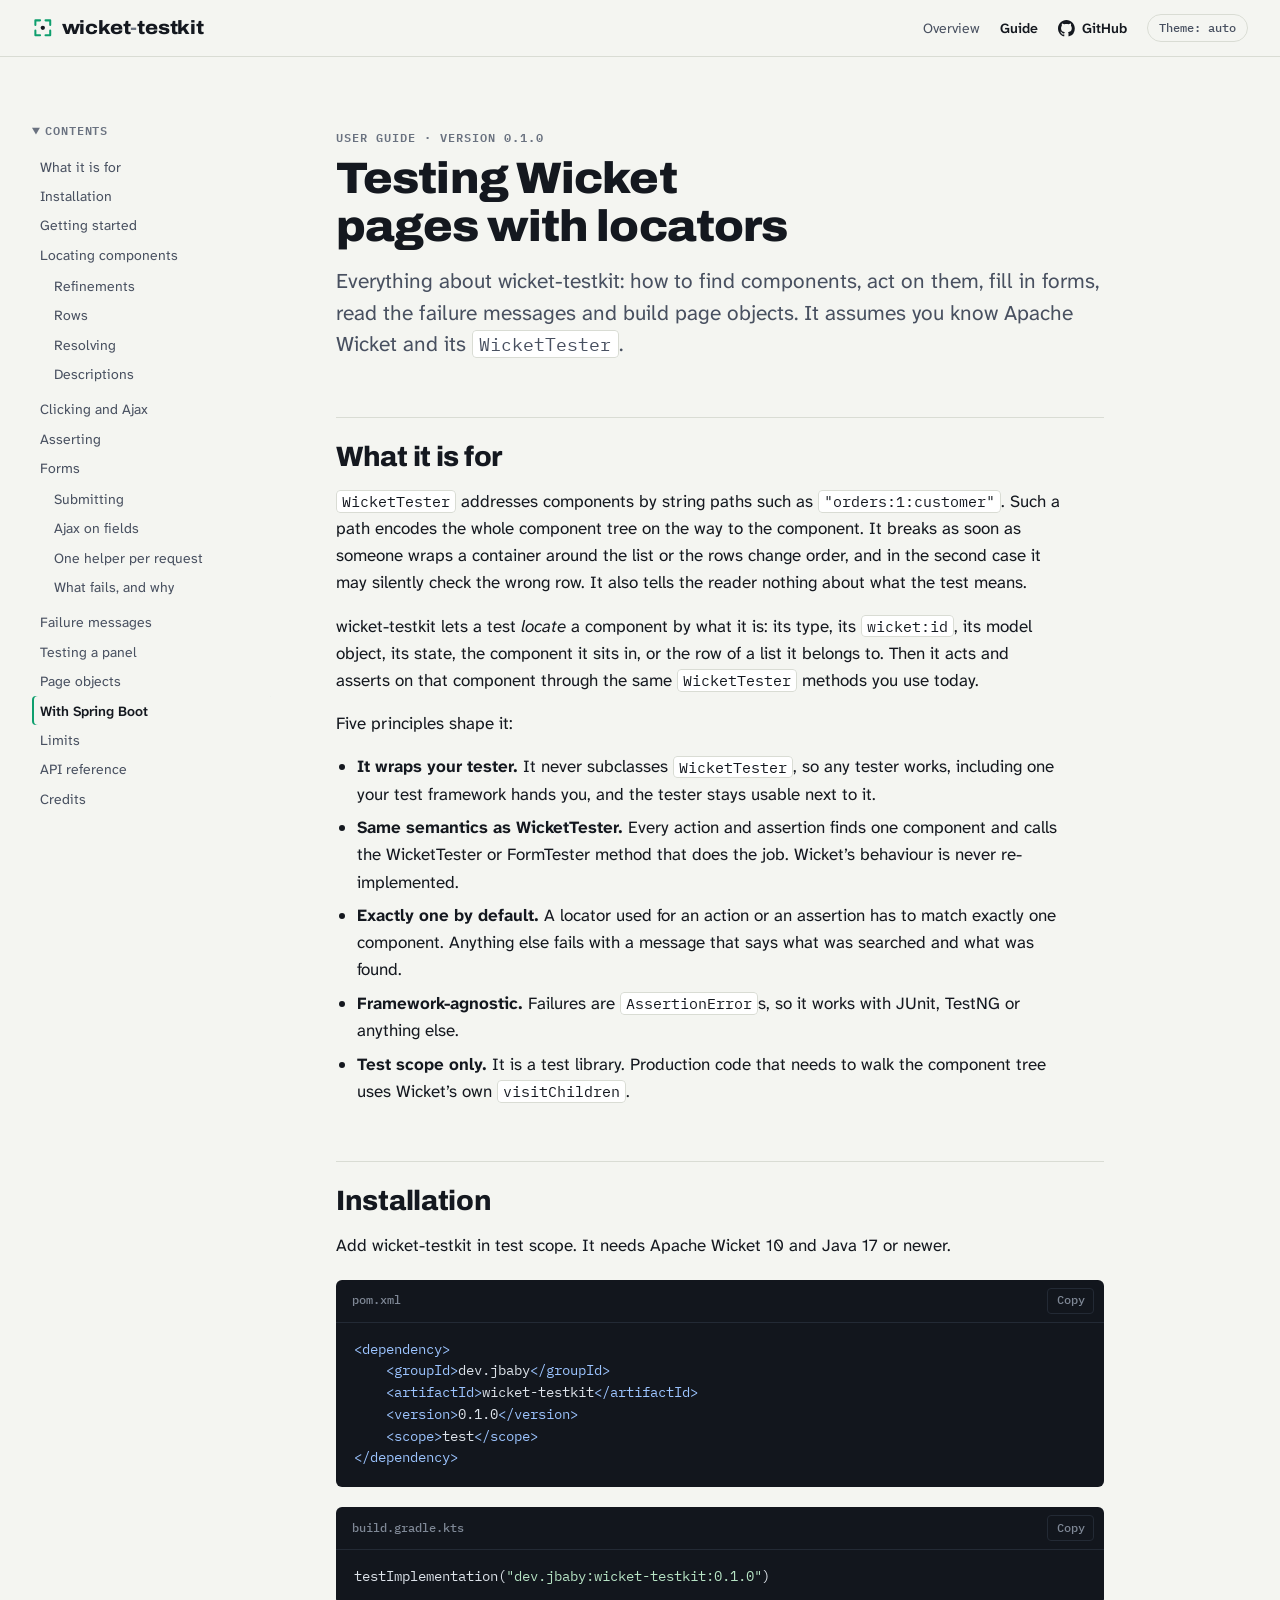
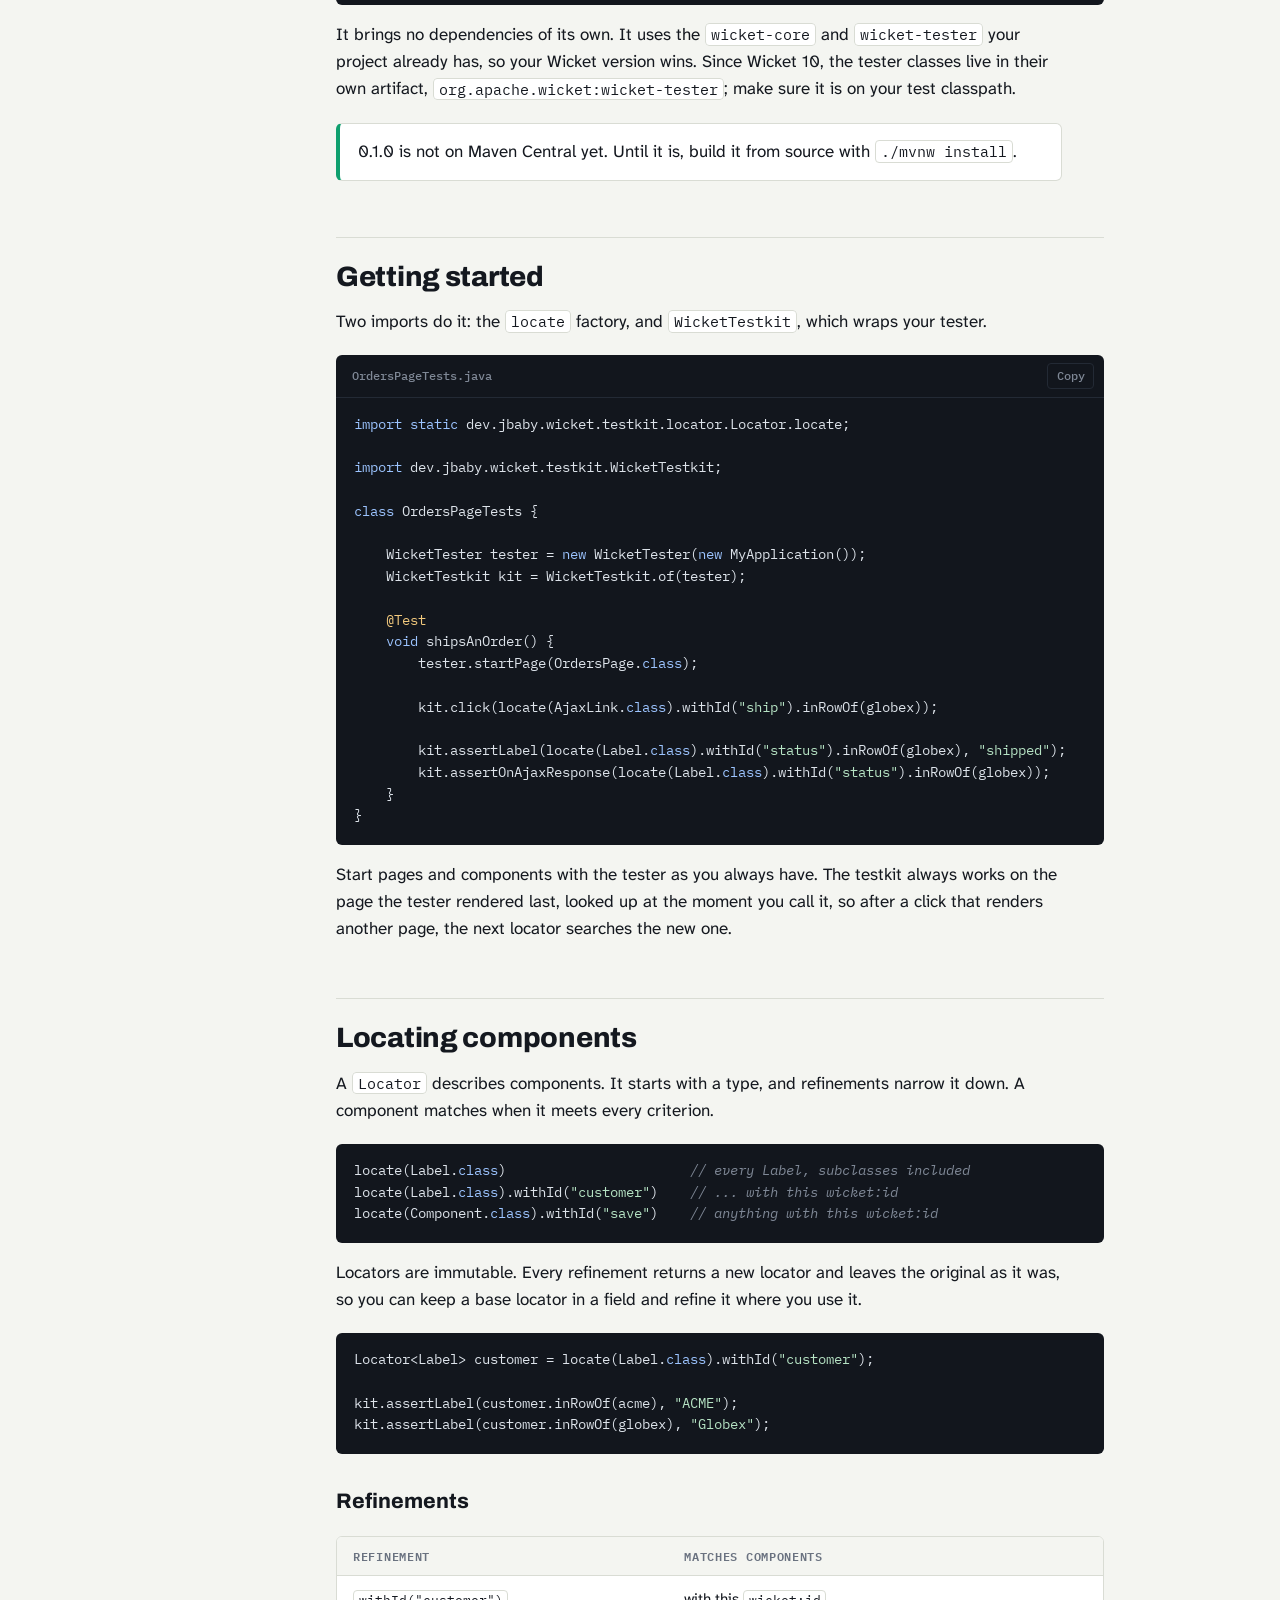
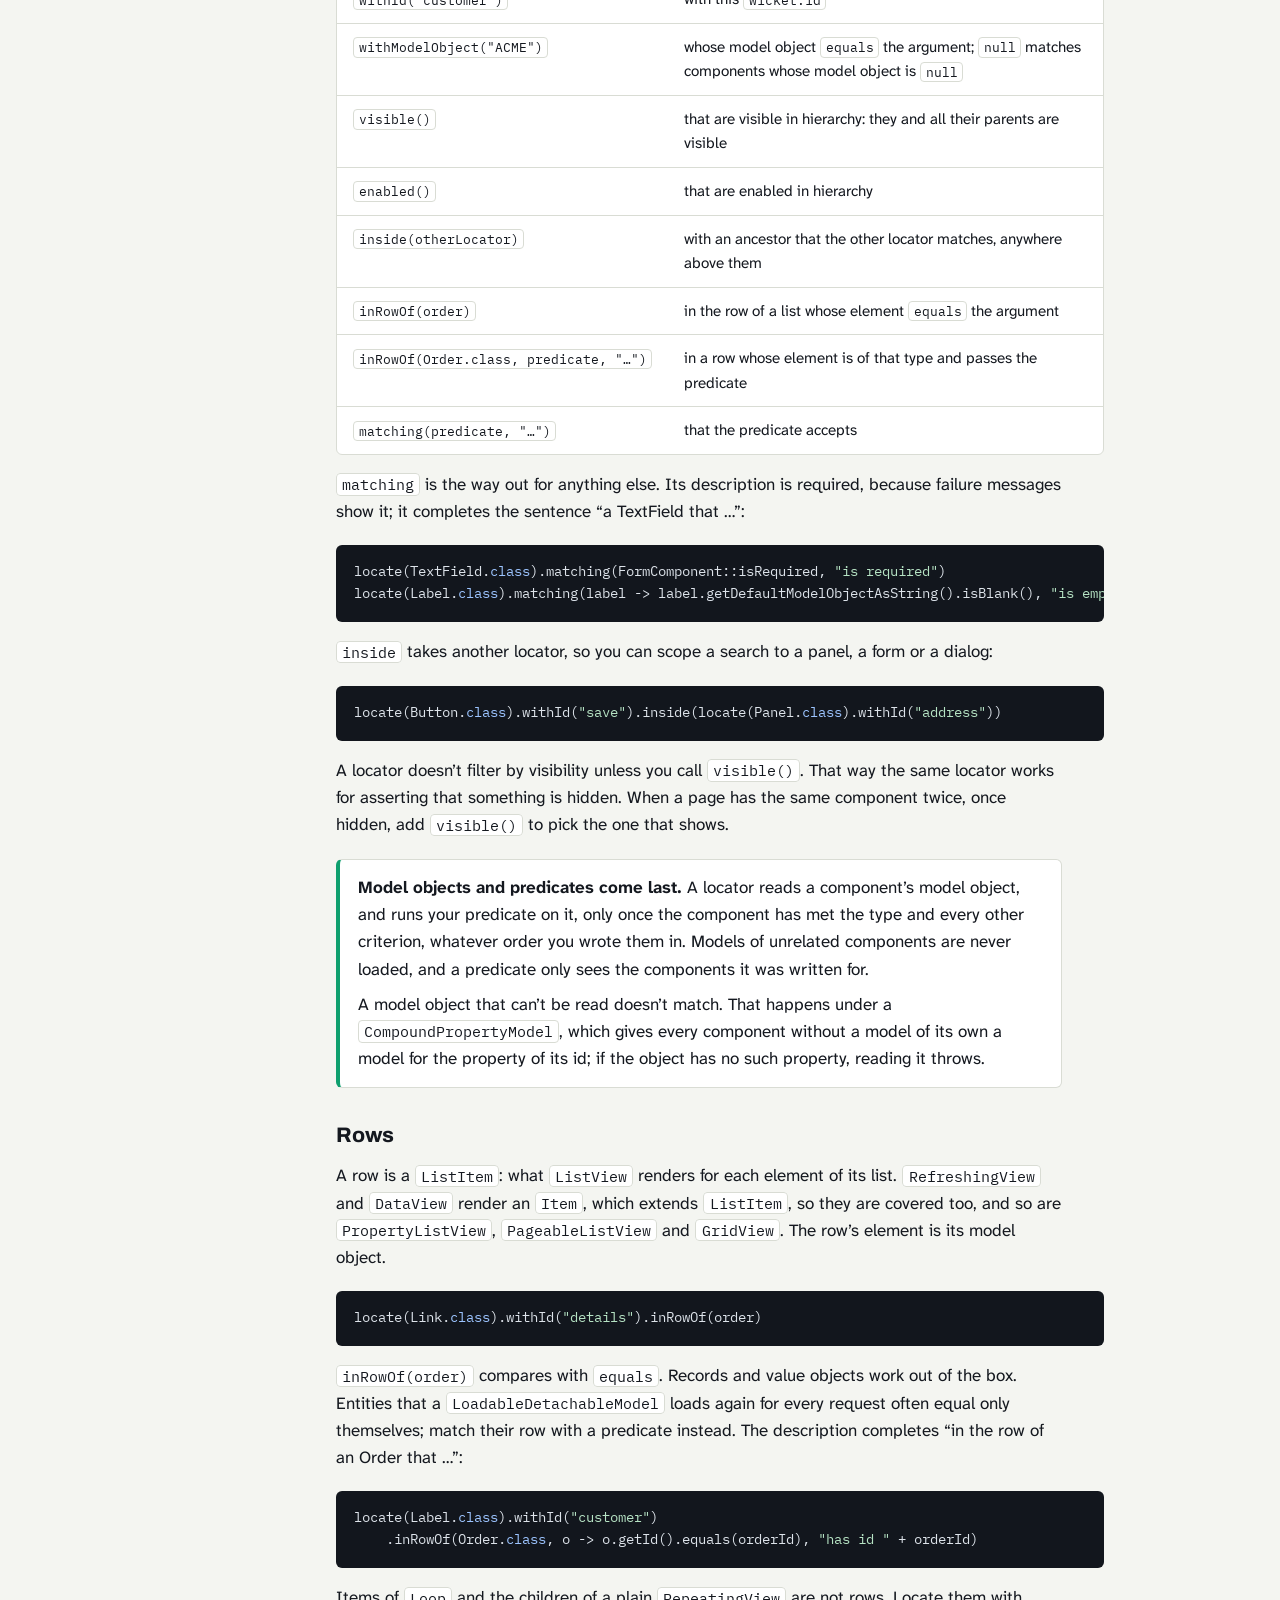
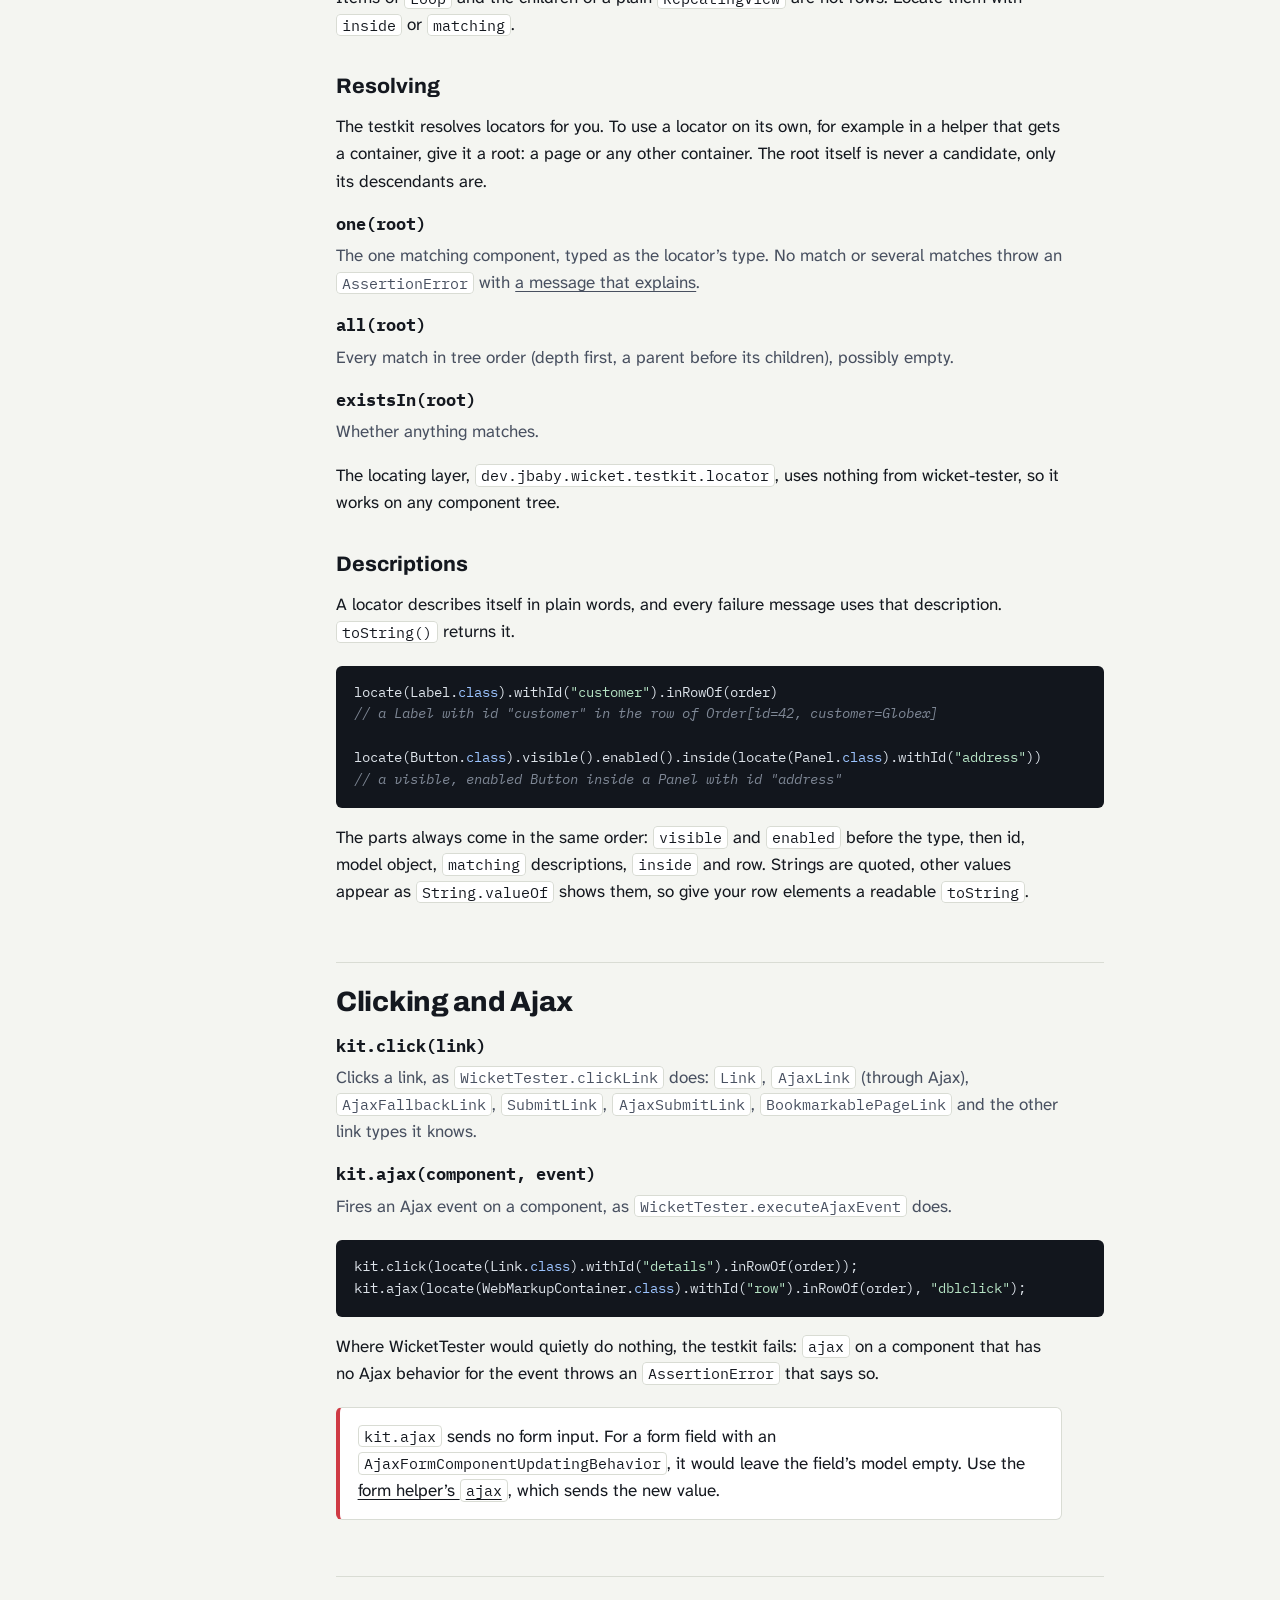
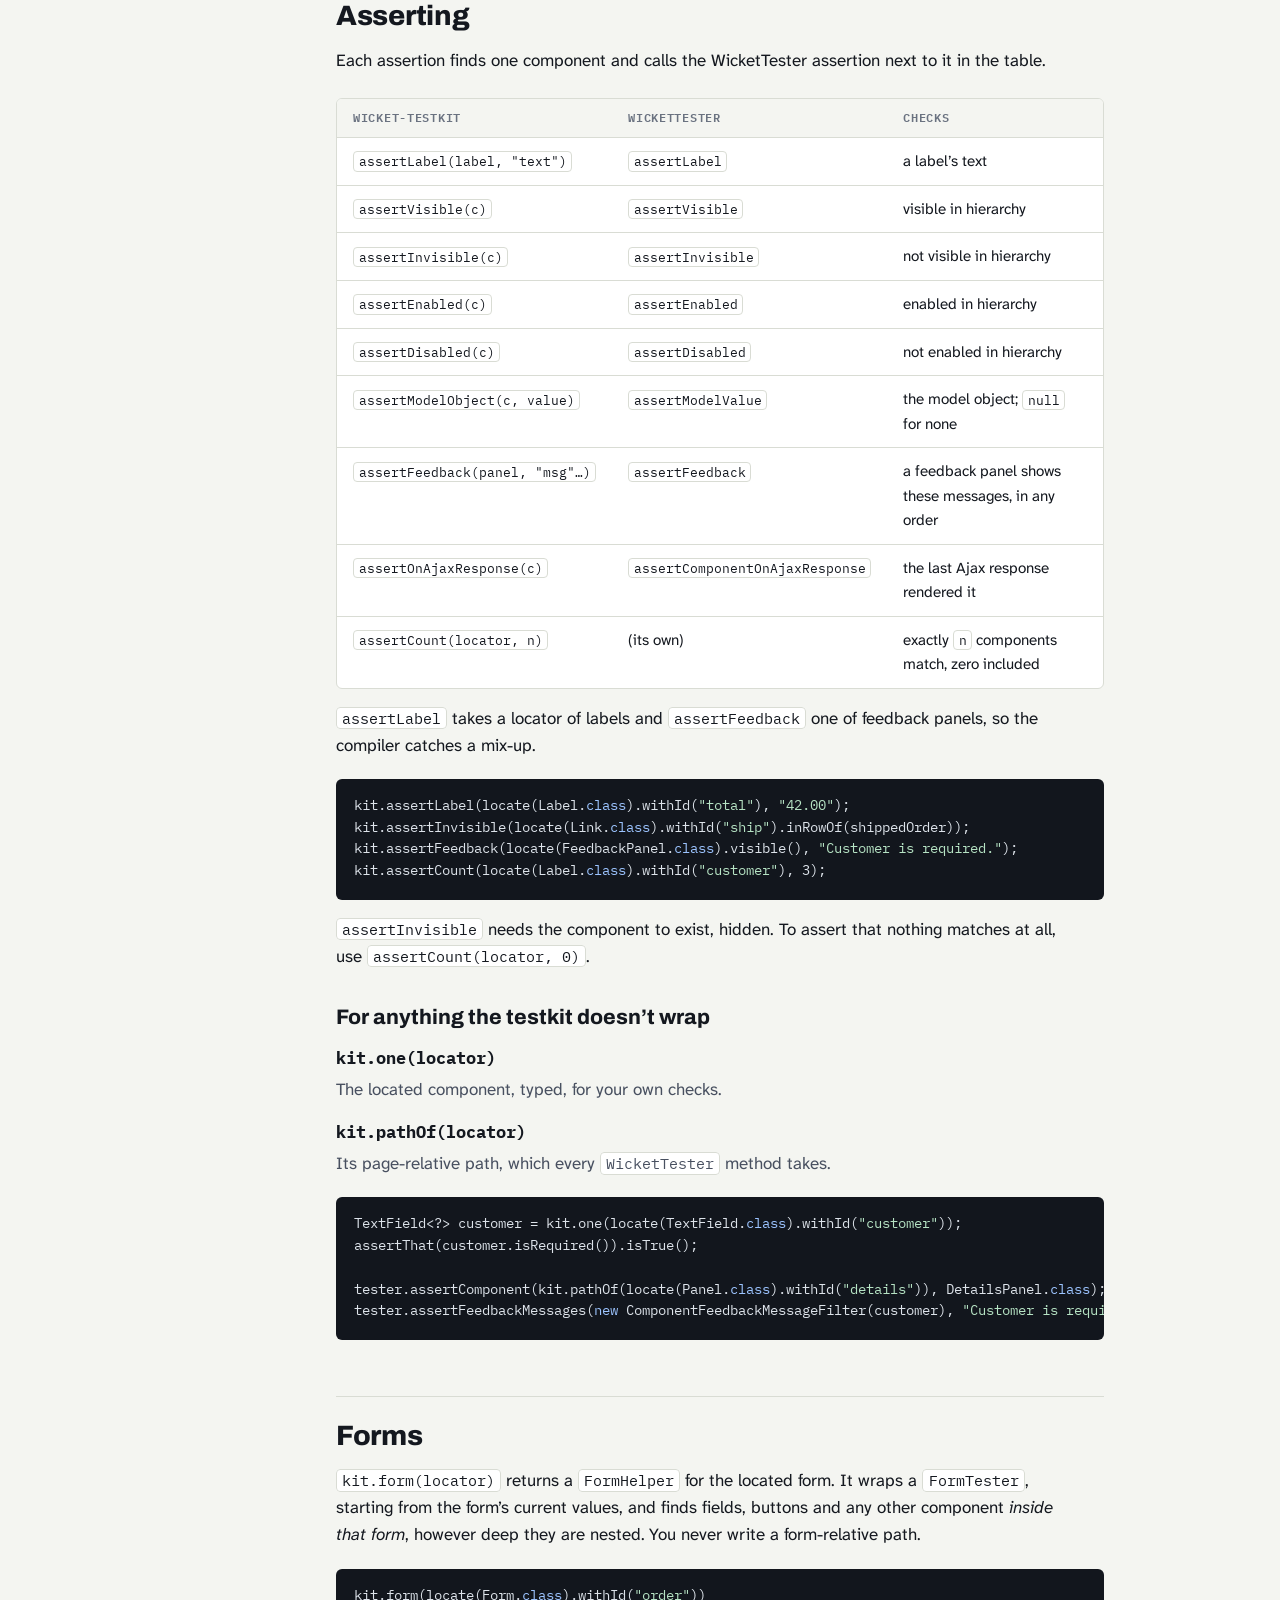
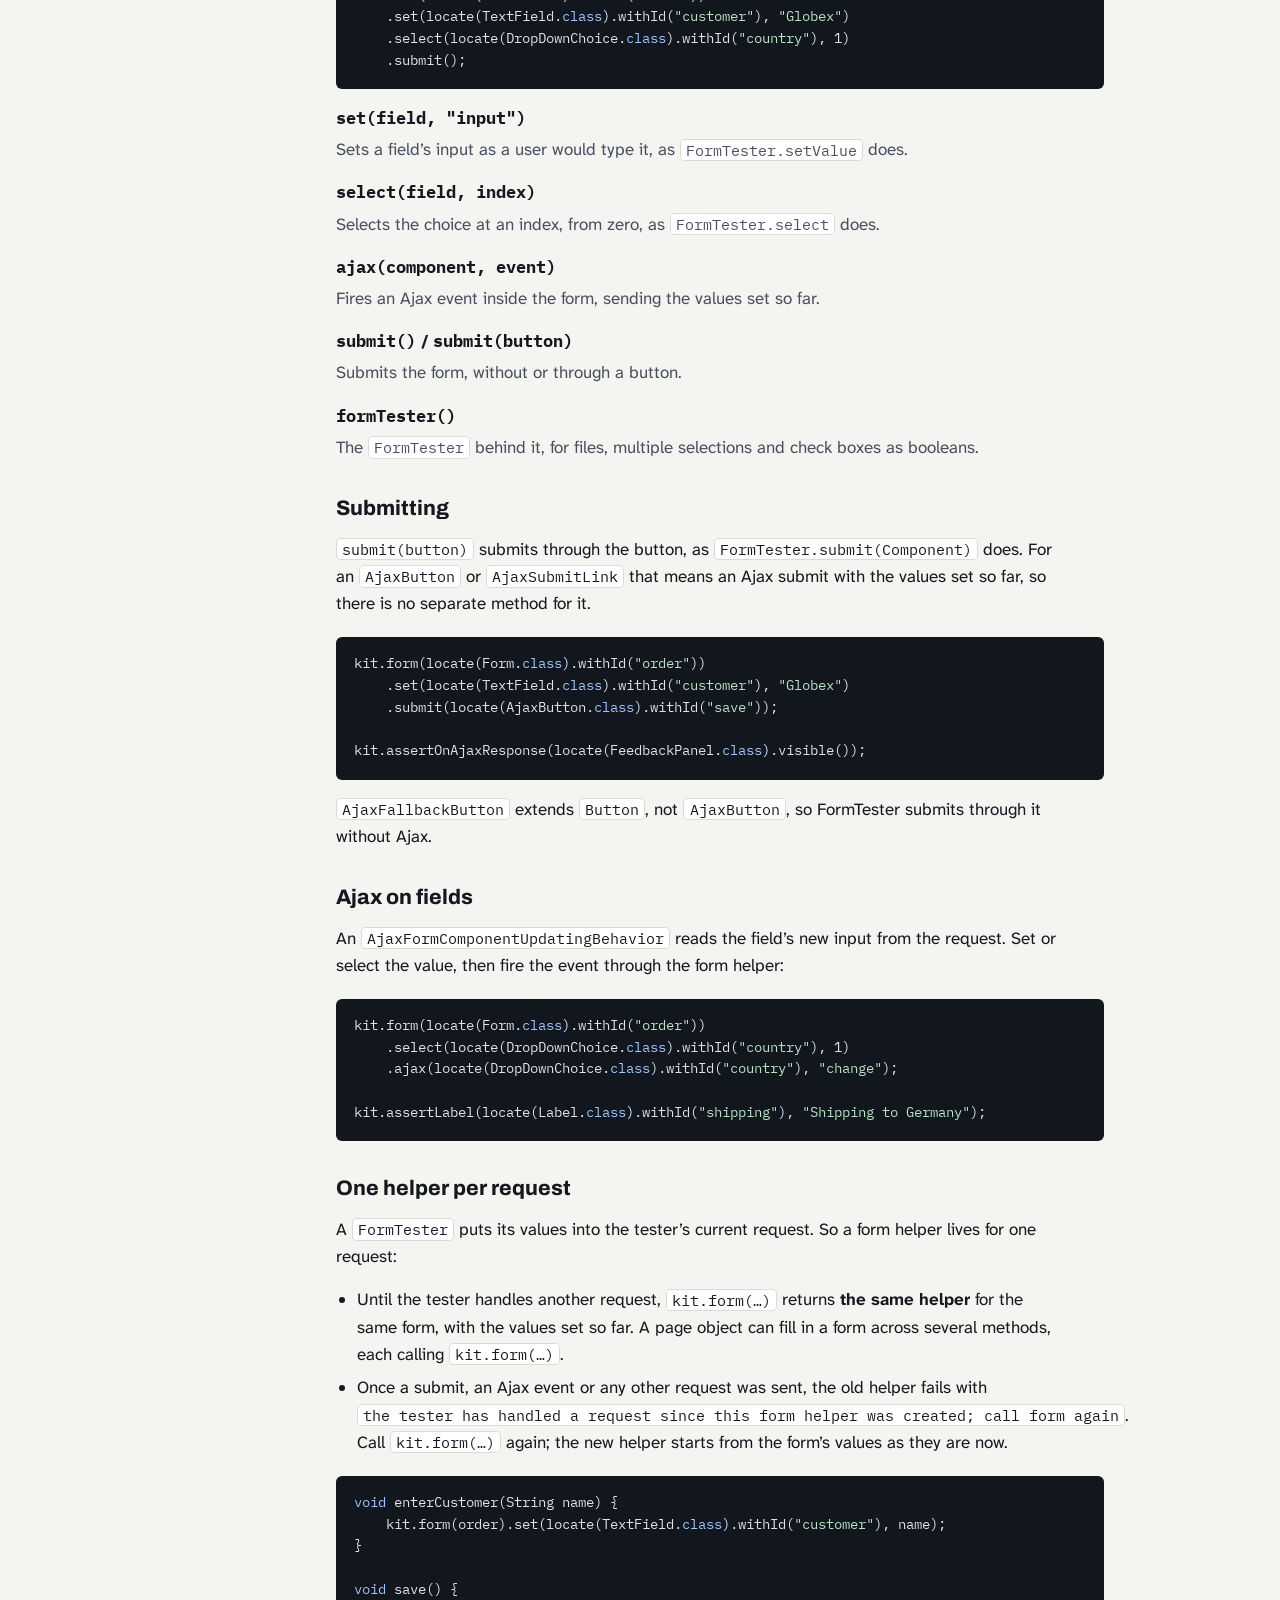
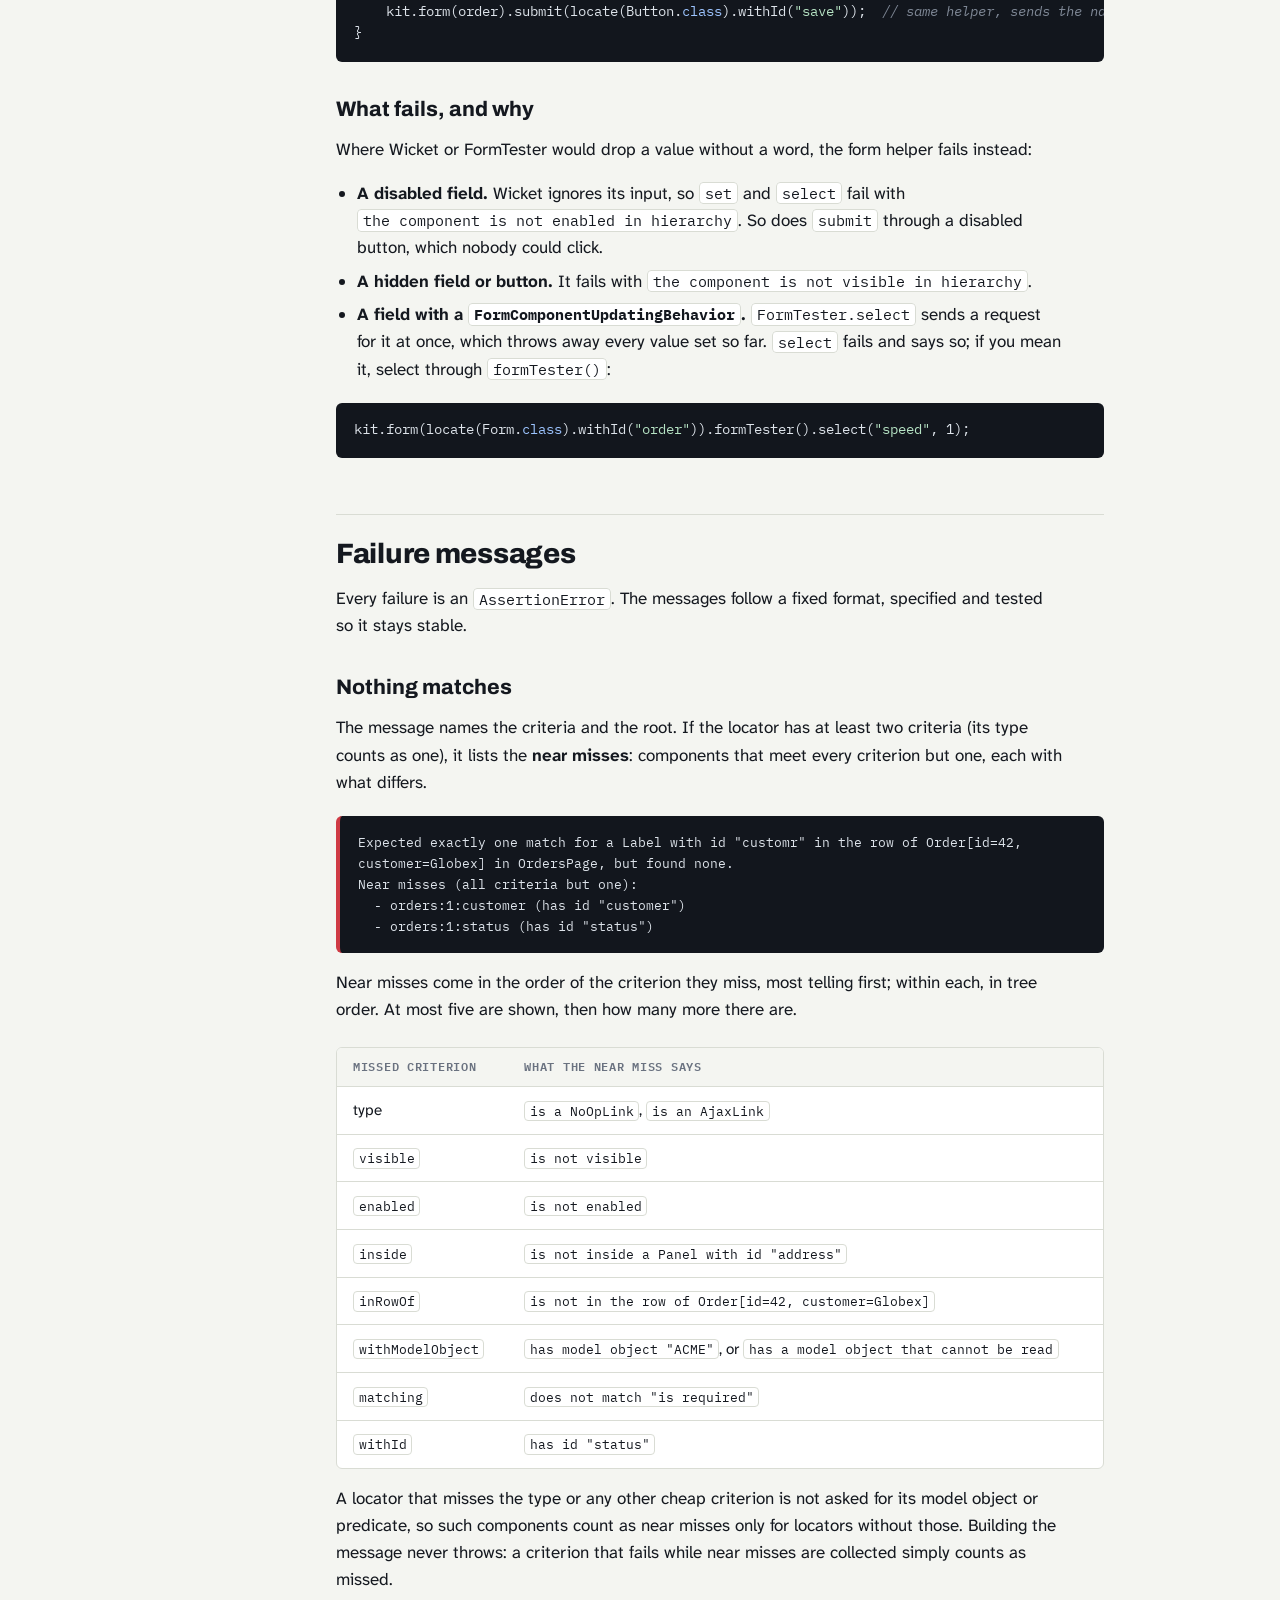
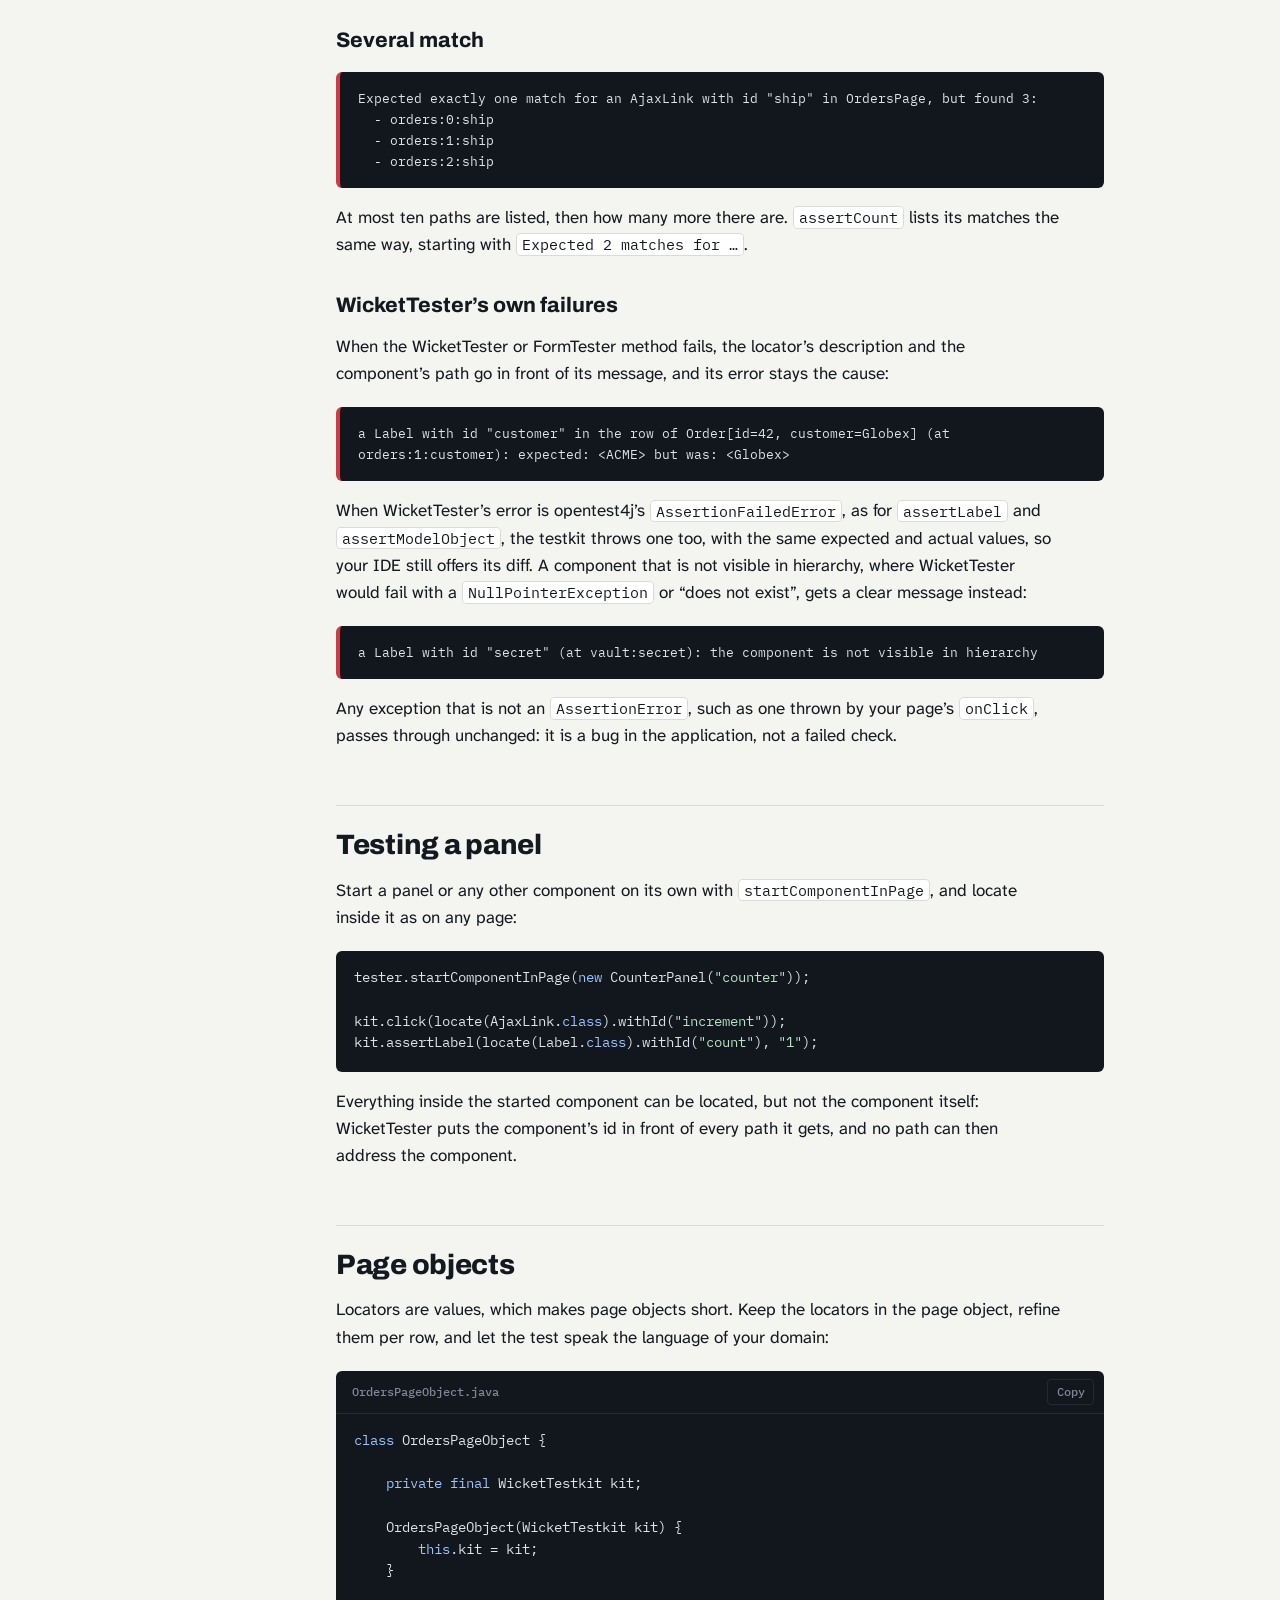
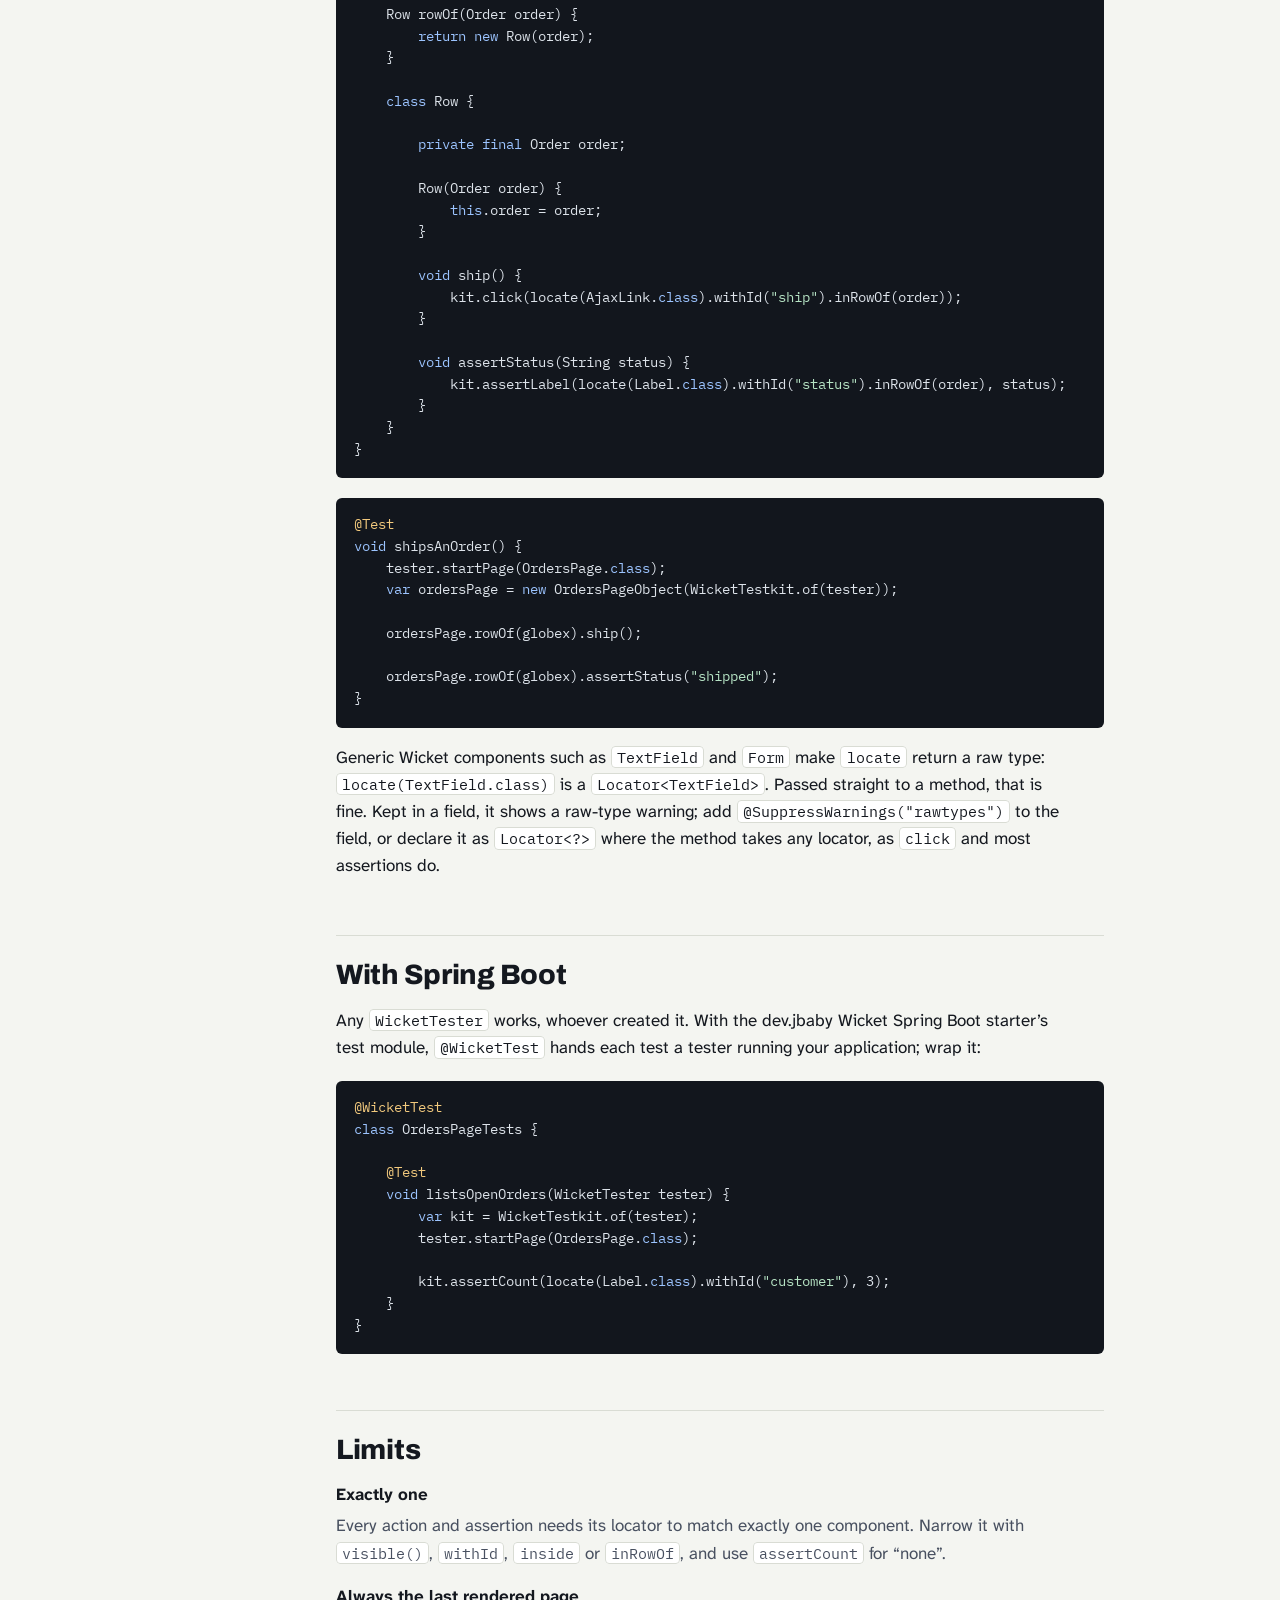
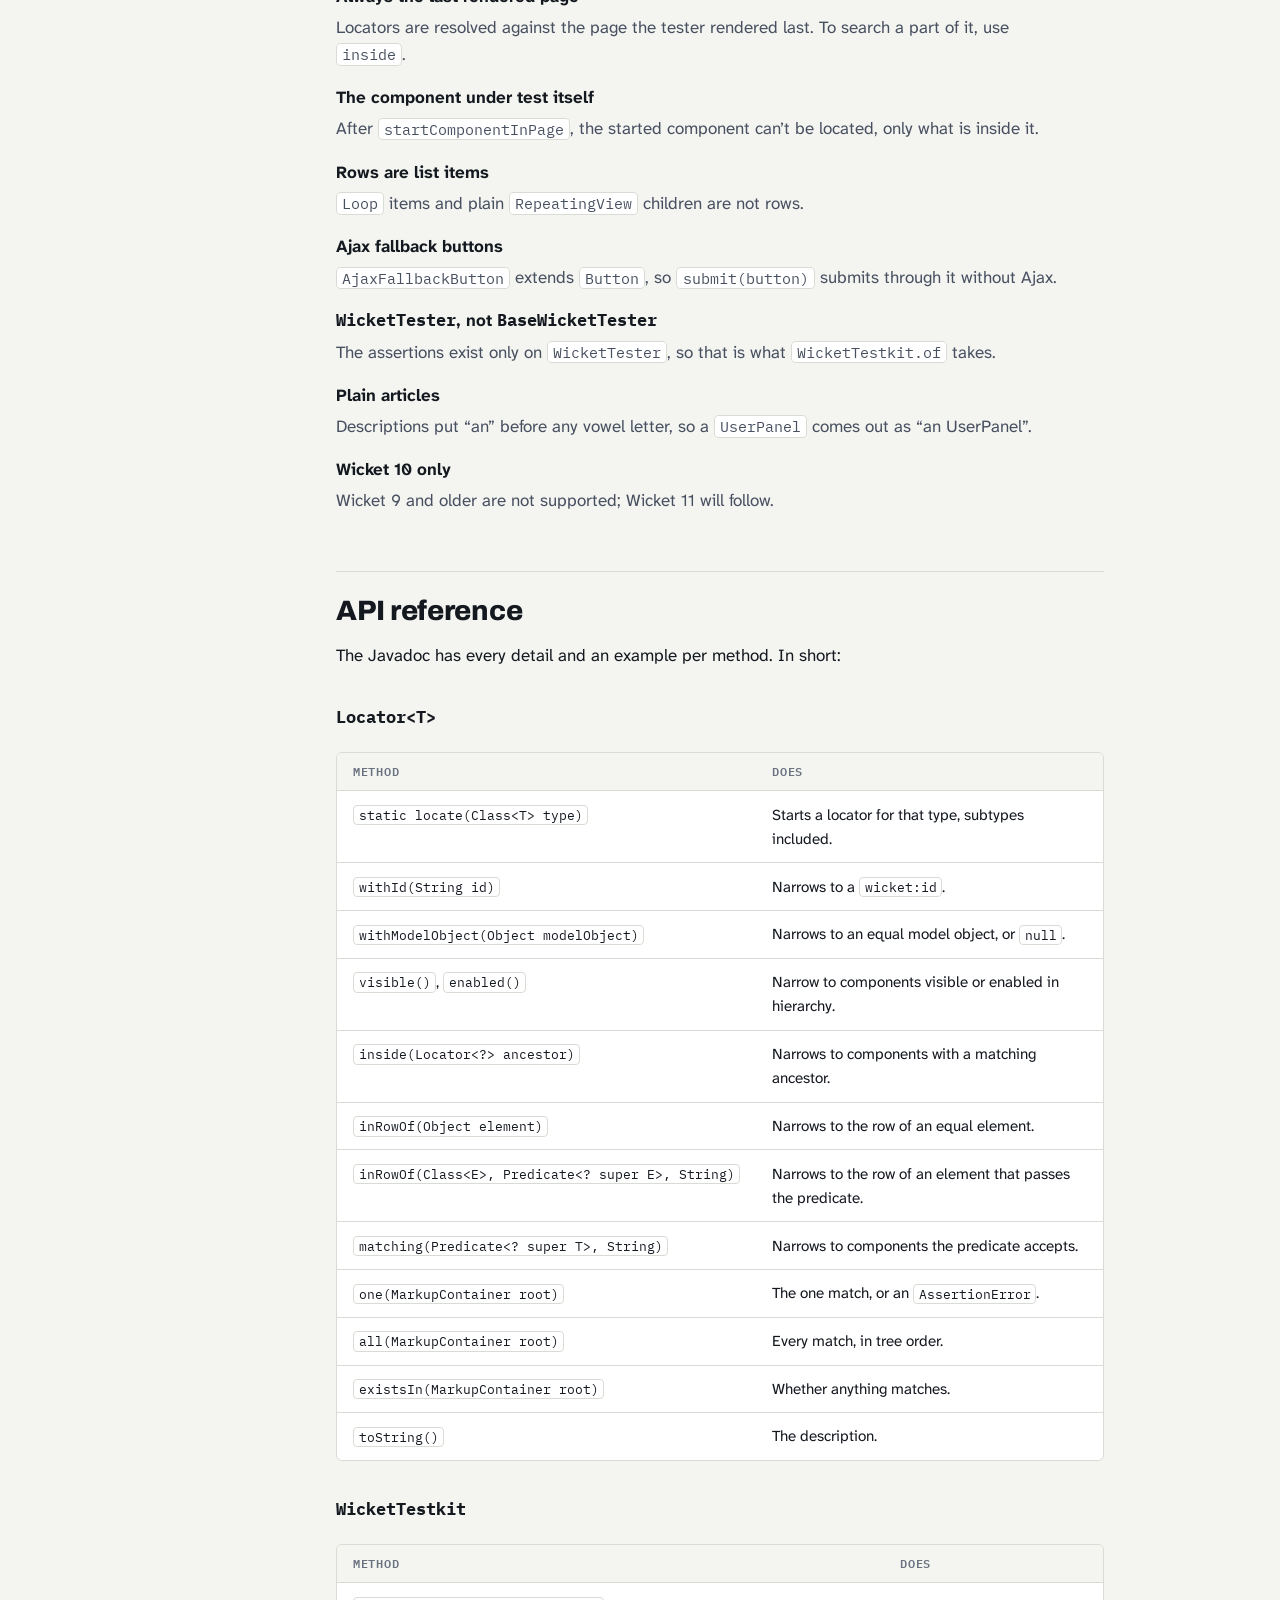
==== site/guide.html @ 8bc58cbb "Add a landing page and a user guide for GitHub Pages site/ holds the landing page (with an interacti" ====
<!doctype html>
<html lang="en">
<head>
<meta charset="utf-8">
<meta name="viewport" content="width=device-width, initial-scale=1, viewport-fit=cover">
<title>wicket-testkit User Guide</title>
<meta name="description" content="How to locate Wicket components with wicket-testkit, act and assert through WicketTester, fill in forms, read failure messages and build page objects.">
<meta property="og:title" content="wicket-testkit User Guide">
<meta property="og:description" content="Everything about testing Apache Wicket 10 pages with locators instead of string paths.">
<meta property="og:type" content="article">
<link rel="icon" href="data:image/svg+xml,%3Csvg xmlns='http://www.w3.org/2000/svg' viewBox='0 0 32 32'%3E%3Crect width='32' height='32' rx='7' fill='%2314181F'/%3E%3Cpath d='M8 13V8h5M19 8h5v5M24 19v5h-5M13 24H8v-5' fill='none' stroke='%233DDC97' stroke-width='2.6' stroke-linecap='round' stroke-linejoin='round'/%3E%3Ccircle cx='16' cy='16' r='2.6' fill='%23E8ECF1'/%3E%3C/svg%3E">
<script>try { var t = localStorage.getItem("wicket-testkit-theme"); if (t === "light" || t === "dark") document.documentElement.setAttribute("data-theme", t); } catch (e) {}</script>
<link rel="preconnect" href="https://fonts.googleapis.com">
<link rel="preconnect" href="https://fonts.gstatic.com" crossorigin>
<link rel="stylesheet" href="https://fonts.googleapis.com/css2?family=Archivo:wdth,wght@62..125,400..900&family=Atkinson+Hyperlegible+Next:ital,wght@0,400;0,600;0,700;1,400&family=IBM+Plex+Mono:wght@400;500;600&display=swap">
<link rel="stylesheet" href="site.css">
<style>
/* Guide: one reading column with a sticky table of contents; brackets mark the current section. */
.guide {
  display: grid;
  grid-template-columns: 15rem minmax(0, 1fr);
  gap: clamp(2rem, 5vw, 4.5rem);
  align-items: start;
  padding-block: clamp(2rem, 5vw, 3.5rem) 0;
}
@media (max-width: 960px) { .guide { grid-template-columns: minmax(0, 1fr); gap: 1.5rem; } }

/* ---------- table of contents ---------- */
.toc { position: sticky; top: 5rem; max-height: calc(100vh - 6rem); overflow-y: auto; font-size: var(--step--1); }
@media (max-width: 960px) { .toc { position: static; max-height: none; border: 1px solid var(--rule); border-radius: var(--radius); background: var(--surface); padding: 0 1rem; } }
.toc summary { font: 600 0.75rem/1.3 var(--mono); letter-spacing: 0.08em; text-transform: uppercase; color: var(--ink-3); cursor: pointer; padding-block: 0.6rem; }
.toc ol { list-style: none; margin: 0.25rem 0 0.75rem; padding: 0; }
.toc ol ol { margin: 0.1rem 0 0.35rem 0.85rem; }
.toc a { display: block; padding: 0.22rem 0.5rem; text-decoration: none; color: var(--ink-2); border-radius: 4px; }
.toc a:hover { color: var(--ink); background: var(--surface); }
.toc a[aria-current] { color: var(--ink); font-weight: 600; box-shadow: inset 2px 0 0 var(--hit); }

/* ---------- reading column ---------- */
main.doc { max-width: 48rem; min-width: 0; }
.doc > header h1 { font-size: var(--step-3); font-weight: 850; font-stretch: 105%; letter-spacing: -0.02em; margin-top: 0.6rem; }
.doc > header p:not(.eyebrow) { margin-top: 1rem; font-size: var(--step-1); line-height: 1.5; color: var(--ink-2); }
.doc h2 { font-size: var(--step-2); font-weight: 800; letter-spacing: -0.01em; margin-top: 3.5rem; padding-top: 1.5rem; border-top: 1px solid var(--rule); scroll-margin-top: 5rem; }
.doc h3 { font-size: var(--step-1); font-weight: 750; margin-top: 2.25rem; scroll-margin-top: 5rem; }
.doc p, .doc ul, .doc ol, .doc dl { margin-top: 1rem; max-width: var(--measure); }
.doc ul, .doc ol { padding-left: 1.3rem; }
.doc li + li { margin-top: 0.4rem; }
.doc dt { font-weight: 700; margin-top: 1rem; }
.doc dd { margin: 0.25rem 0 0; color: var(--ink-2); }
.doc .table-wrap { max-width: none; }
.doc .message { margin-top: 1.25rem; }
.note {
  margin-top: 1.25rem;
  padding: 0.9rem 1.1rem;
  border-radius: var(--radius);
  background: var(--surface);
  border: 1px solid var(--rule);
  border-left: 4px solid var(--hit);
  max-width: var(--measure);
}
.note.warn { border-left-color: var(--miss); }
.note p { margin: 0; }
.note p + p { margin-top: 0.5rem; }
.anchor { text-decoration: none; color: var(--ink-3); margin-left: 0.4rem; font-weight: 400; opacity: 0; }
h2:hover .anchor, h3:hover .anchor, .anchor:focus { opacity: 1; }
</style>
</head>
<body>

<header class="top">
  <div class="wrap">
    <a class="mark" href="./" aria-label="wicket-testkit home">
      <svg viewBox="0 0 32 32" aria-hidden="true"><path d="M5 12V5h7M20 5h7v7M27 20v7h-7M12 27H5v-7" fill="none" stroke="var(--hit)" stroke-width="3" stroke-linecap="round" stroke-linejoin="round"/><circle cx="16" cy="16" r="3.2" fill="currentColor"/></svg>
      <span>wicket<span class="dim">-</span>testkit</span>
    </a>
    <nav class="nav" aria-label="Site">
      <a class="sec" href="./">Overview</a>
      <a href="guide.html" aria-current="page">Guide</a>
      <a class="gh" href="https://github.com/danielbartl/wicket-testkit"><svg viewBox="0 0 16 16" aria-hidden="true"><path fill="currentColor" d="M8 0C3.58 0 0 3.58 0 8c0 3.54 2.29 6.53 5.47 7.59.4.07.55-.17.55-.38 0-.19-.01-.82-.01-1.49-2.01.37-2.53-.49-2.69-.94-.09-.23-.48-.94-.82-1.13-.28-.15-.68-.52-.01-.53.63-.01 1.08.58 1.23.82.72 1.21 1.87.87 2.33.66.07-.52.28-.87.51-1.07-1.78-.2-3.64-.89-3.64-3.95 0-.87.31-1.59.82-2.15-.08-.2-.36-1.02.08-2.12 0 0 .67-.21 2.2.82.64-.18 1.32-.27 2-.27.68 0 1.36.09 2 .27 1.53-1.04 2.2-.82 2.2-.82.44 1.1.16 1.92.08 2.12.51.56.82 1.27.82 2.15 0 3.07-1.87 3.75-3.65 3.95.29.25.54.73.54 1.48 0 1.07-.01 1.93-.01 2.2 0 .21.15.46.55.38A8.013 8.013 0 0016 8c0-4.42-3.58-8-8-8z"/></svg><span class="t">GitHub</span></a>
      <button class="theme-btn" type="button"><span class="lbl">Theme: </span>auto</button>
    </nav>
  </div>
</header>

<div class="wrap guide">
  <nav class="toc" aria-label="Guide contents">
    <details open>
      <summary>Contents</summary>
      <ol>
        <li><a href="#purpose">What it is for</a></li>
        <li><a href="#install">Installation</a></li>
        <li><a href="#start">Getting started</a></li>
        <li><a href="#locating">Locating components</a>
          <ol>
            <li><a href="#refinements">Refinements</a></li>
            <li><a href="#rows">Rows</a></li>
            <li><a href="#resolving">Resolving</a></li>
            <li><a href="#descriptions">Descriptions</a></li>
          </ol>
        </li>
        <li><a href="#acting">Clicking and Ajax</a></li>
        <li><a href="#asserting">Asserting</a></li>
        <li><a href="#forms">Forms</a>
          <ol>
            <li><a href="#forms-submit">Submitting</a></li>
            <li><a href="#forms-ajax">Ajax on fields</a></li>
            <li><a href="#forms-requests">One helper per request</a></li>
            <li><a href="#forms-guards">What fails, and why</a></li>
          </ol>
        </li>
        <li><a href="#messages">Failure messages</a></li>
        <li><a href="#panels">Testing a panel</a></li>
        <li><a href="#page-objects">Page objects</a></li>
        <li><a href="#spring">With Spring Boot</a></li>
        <li><a href="#limits">Limits</a></li>
        <li><a href="#reference">API reference</a></li>
        <li><a href="#credits">Credits</a></li>
      </ol>
    </details>
  </nav>

  <main class="doc">
    <header>
      <p class="eyebrow">User guide · version 0.1.0</p>
      <h1>Testing Wicket pages with locators</h1>
      <p>Everything about wicket-testkit: how to find components, act on them, fill in forms, read the failure
        messages and build page objects. It assumes you know Apache Wicket and its <code>WicketTester</code>.</p>
    </header>

    <h2 id="purpose">What it is for<a class="anchor" href="#purpose" aria-label="Link to this section">#</a></h2>
    <p><code>WicketTester</code> addresses components by string paths such as <code>"orders:1:customer"</code>. Such a
      path encodes the whole component tree on the way to the component. It breaks as soon as someone wraps a
      container around the list or the rows change order, and in the second case it may silently check the wrong
      row. It also tells the reader nothing about what the test means.</p>
    <p>wicket-testkit lets a test <em>locate</em> a component by what it is: its type, its <code>wicket:id</code>, its
      model object, its state, the component it sits in, or the row of a list it belongs to. Then it acts and asserts
      on that component through the same <code>WicketTester</code> methods you use today.</p>
    <p>Five principles shape it:</p>
    <ul>
      <li><strong>It wraps your tester.</strong> It never subclasses <code>WicketTester</code>, so any tester works,
        including one your test framework hands you, and the tester stays usable next to it.</li>
      <li><strong>Same semantics as WicketTester.</strong> Every action and assertion finds one component and calls the
        WicketTester or FormTester method that does the job. Wicket&#8217;s behaviour is never re-implemented.</li>
      <li><strong>Exactly one by default.</strong> A locator used for an action or an assertion has to match exactly
        one component. Anything else fails with a message that says what was searched and what was found.</li>
      <li><strong>Framework-agnostic.</strong> Failures are <code>AssertionError</code>s, so it works with JUnit,
        TestNG or anything else.</li>
      <li><strong>Test scope only.</strong> It is a test library. Production code that needs to walk the component tree
        uses Wicket&#8217;s own <code>visitChildren</code>.</li>
    </ul>

    <h2 id="install">Installation<a class="anchor" href="#install" aria-label="Link to this section">#</a></h2>
    <p>Add wicket-testkit in test scope. It needs Apache Wicket 10 and Java 17 or newer.</p>
    <div class="code">
      <div class="bar"><span class="name">pom.xml</span><button class="copy" type="button">Copy</button></div>
      <pre><code data-lang="xml">&lt;dependency&gt;
    &lt;groupId&gt;dev.jbaby&lt;/groupId&gt;
    &lt;artifactId&gt;wicket-testkit&lt;/artifactId&gt;
    &lt;version&gt;0.1.0&lt;/version&gt;
    &lt;scope&gt;test&lt;/scope&gt;
&lt;/dependency&gt;</code></pre>
    </div>
    <div class="code">
      <div class="bar"><span class="name">build.gradle.kts</span><button class="copy" type="button">Copy</button></div>
      <pre><code data-lang="kotlin">testImplementation("dev.jbaby:wicket-testkit:0.1.0")</code></pre>
    </div>
    <p>It brings no dependencies of its own. It uses the <code>wicket-core</code> and <code>wicket-tester</code> your
      project already has, so your Wicket version wins. Since Wicket 10, the tester classes live in their own artifact,
      <code>org.apache.wicket:wicket-tester</code>; make sure it is on your test classpath.</p>
    <div class="note"><p>0.1.0 is not on Maven Central yet. Until it is, build it from source with
      <code>./mvnw install</code>.</p></div>

    <h2 id="start">Getting started<a class="anchor" href="#start" aria-label="Link to this section">#</a></h2>
    <p>Two imports do it: the <code>locate</code> factory, and <code>WicketTestkit</code>, which wraps your tester.</p>
    <div class="code">
      <div class="bar"><span class="name">OrdersPageTests.java</span><button class="copy" type="button">Copy</button></div>
      <pre><code data-lang="java">import static dev.jbaby.wicket.testkit.locator.Locator.locate;

import dev.jbaby.wicket.testkit.WicketTestkit;

class OrdersPageTests {

    WicketTester tester = new WicketTester(new MyApplication());
    WicketTestkit kit = WicketTestkit.of(tester);

    @Test
    void shipsAnOrder() {
        tester.startPage(OrdersPage.class);

        kit.click(locate(AjaxLink.class).withId("ship").inRowOf(globex));

        kit.assertLabel(locate(Label.class).withId("status").inRowOf(globex), "shipped");
        kit.assertOnAjaxResponse(locate(Label.class).withId("status").inRowOf(globex));
    }
}</code></pre>
    </div>
    <p>Start pages and components with the tester as you always have. The testkit always works on the page the
      tester rendered last, looked up at the moment you call it, so after a click that renders another page, the next
      locator searches the new one.</p>

    <h2 id="locating">Locating components<a class="anchor" href="#locating" aria-label="Link to this section">#</a></h2>
    <p>A <code>Locator</code> describes components. It starts with a type, and refinements narrow it down. A
      component matches when it meets every criterion.</p>
    <div class="code"><pre><code data-lang="java">locate(Label.class)                       // every Label, subclasses included
locate(Label.class).withId("customer")    // ... with this wicket:id
locate(Component.class).withId("save")    // anything with this wicket:id</code></pre></div>
    <p>Locators are immutable. Every refinement returns a new locator and leaves the original as it was, so you can
      keep a base locator in a field and refine it where you use it.</p>
    <div class="code"><pre><code data-lang="java">Locator&lt;Label&gt; customer = locate(Label.class).withId("customer");

kit.assertLabel(customer.inRowOf(acme), "ACME");
kit.assertLabel(customer.inRowOf(globex), "Globex");</code></pre></div>

    <h3 id="refinements">Refinements<a class="anchor" href="#refinements" aria-label="Link to this section">#</a></h3>
    <div class="table-wrap">
      <table>
        <thead><tr><th>Refinement</th><th>Matches components</th></tr></thead>
        <tbody>
          <tr><td><code>withId("customer")</code></td><td>with this <code>wicket:id</code></td></tr>
          <tr><td><code>withModelObject("ACME")</code></td><td>whose model object <code>equals</code> the argument;
            <code>null</code> matches components whose model object is <code>null</code></td></tr>
          <tr><td><code>visible()</code></td><td>that are visible in hierarchy: they and all their parents are visible</td></tr>
          <tr><td><code>enabled()</code></td><td>that are enabled in hierarchy</td></tr>
          <tr><td><code>inside(otherLocator)</code></td><td>with an ancestor that the other locator matches, anywhere above them</td></tr>
          <tr><td><code>inRowOf(order)</code></td><td>in the row of a list whose element <code>equals</code> the argument</td></tr>
          <tr><td><code>inRowOf(Order.class, predicate, "…")</code></td><td>in a row whose element is of that type and passes the predicate</td></tr>
          <tr><td><code>matching(predicate, "…")</code></td><td>that the predicate accepts</td></tr>
        </tbody>
      </table>
    </div>
    <p><code>matching</code> is the way out for anything else. Its description is required, because failure messages
      show it; it completes the sentence &#8220;a TextField that &#8230;&#8221;:</p>
    <div class="code"><pre><code data-lang="java">locate(TextField.class).matching(FormComponent::isRequired, "is required")
locate(Label.class).matching(label -&gt; label.getDefaultModelObjectAsString().isBlank(), "is empty")</code></pre></div>
    <p><code>inside</code> takes another locator, so you can scope a search to a panel, a form or a dialog:</p>
    <div class="code"><pre><code data-lang="java">locate(Button.class).withId("save").inside(locate(Panel.class).withId("address"))</code></pre></div>
    <p>A locator doesn&#8217;t filter by visibility unless you call <code>visible()</code>. That way the same locator
      works for asserting that something is hidden. When a page has the same component twice, once hidden, add
      <code>visible()</code> to pick the one that shows.</p>
    <div class="note">
      <p><strong>Model objects and predicates come last.</strong> A locator reads a component&#8217;s model object, and
        runs your predicate on it, only once the component has met the type and every other criterion, whatever order
        you wrote them in. Models of unrelated components are never loaded, and a predicate only sees the components
        it was written for.</p>
      <p>A model object that can&#8217;t be read doesn&#8217;t match. That happens under a
        <code>CompoundPropertyModel</code>, which gives every component without a model of its own a model for the
        property of its id; if the object has no such property, reading it throws.</p>
    </div>

    <h3 id="rows">Rows<a class="anchor" href="#rows" aria-label="Link to this section">#</a></h3>
    <p>A row is a <code>ListItem</code>: what <code>ListView</code> renders for each element of its list.
      <code>RefreshingView</code> and <code>DataView</code> render an <code>Item</code>, which extends
      <code>ListItem</code>, so they are covered too, and so are <code>PropertyListView</code>,
      <code>PageableListView</code> and <code>GridView</code>. The row&#8217;s element is its model object.</p>
    <div class="code"><pre><code data-lang="java">locate(Link.class).withId("details").inRowOf(order)</code></pre></div>
    <p><code>inRowOf(order)</code> compares with <code>equals</code>. Records and value objects work out of the box.
      Entities that a <code>LoadableDetachableModel</code> loads again for every request often equal only themselves;
      match their row with a predicate instead. The description completes &#8220;in the row of an Order that
      &#8230;&#8221;:</p>
    <div class="code"><pre><code data-lang="java">locate(Label.class).withId("customer")
    .inRowOf(Order.class, o -&gt; o.getId().equals(orderId), "has id " + orderId)</code></pre></div>
    <p>Items of <code>Loop</code> and the children of a plain <code>RepeatingView</code> are not rows. Locate them
      with <code>inside</code> or <code>matching</code>.</p>

    <h3 id="resolving">Resolving<a class="anchor" href="#resolving" aria-label="Link to this section">#</a></h3>
    <p>The testkit resolves locators for you. To use a locator on its own, for example in a helper that gets a
      container, give it a root: a page or any other container. The root itself is never a candidate, only its
      descendants are.</p>
    <dl>
      <dt><code>one(root)</code></dt>
      <dd>The one matching component, typed as the locator&#8217;s type. No match or several matches throw an
        <code>AssertionError</code> with <a href="#messages">a message that explains</a>.</dd>
      <dt><code>all(root)</code></dt>
      <dd>Every match in tree order (depth first, a parent before its children), possibly empty.</dd>
      <dt><code>existsIn(root)</code></dt>
      <dd>Whether anything matches.</dd>
    </dl>
    <p>The locating layer, <code>dev.jbaby.wicket.testkit.locator</code>, uses nothing from wicket-tester, so it works
      on any component tree.</p>

    <h3 id="descriptions">Descriptions<a class="anchor" href="#descriptions" aria-label="Link to this section">#</a></h3>
    <p>A locator describes itself in plain words, and every failure message uses that description.
      <code>toString()</code> returns it.</p>
    <div class="code"><pre><code data-lang="java">locate(Label.class).withId("customer").inRowOf(order)
// a Label with id "customer" in the row of Order[id=42, customer=Globex]

locate(Button.class).visible().enabled().inside(locate(Panel.class).withId("address"))
// a visible, enabled Button inside a Panel with id "address"</code></pre></div>
    <p>The parts always come in the same order: <code>visible</code> and <code>enabled</code> before the type, then id,
      model object, <code>matching</code> descriptions, <code>inside</code> and row. Strings are quoted, other values
      appear as <code>String.valueOf</code> shows them, so give your row elements a readable <code>toString</code>.</p>

    <h2 id="acting">Clicking and Ajax<a class="anchor" href="#acting" aria-label="Link to this section">#</a></h2>
    <dl>
      <dt><code>kit.click(link)</code></dt>
      <dd>Clicks a link, as <code>WicketTester.clickLink</code> does: <code>Link</code>, <code>AjaxLink</code> (through
        Ajax), <code>AjaxFallbackLink</code>, <code>SubmitLink</code>, <code>AjaxSubmitLink</code>,
        <code>BookmarkablePageLink</code> and the other link types it knows.</dd>
      <dt><code>kit.ajax(component, event)</code></dt>
      <dd>Fires an Ajax event on a component, as <code>WicketTester.executeAjaxEvent</code> does.</dd>
    </dl>
    <div class="code"><pre><code data-lang="java">kit.click(locate(Link.class).withId("details").inRowOf(order));
kit.ajax(locate(WebMarkupContainer.class).withId("row").inRowOf(order), "dblclick");</code></pre></div>
    <p>Where WicketTester would quietly do nothing, the testkit fails: <code>ajax</code> on a component that has no
      Ajax behavior for the event throws an <code>AssertionError</code> that says so.</p>
    <div class="note warn"><p><code>kit.ajax</code> sends no form input. For a form field with an
      <code>AjaxFormComponentUpdatingBehavior</code>, it would leave the field&#8217;s model empty. Use the
      <a href="#forms-ajax">form helper&#8217;s <code>ajax</code></a>, which sends the new value.</p></div>

    <h2 id="asserting">Asserting<a class="anchor" href="#asserting" aria-label="Link to this section">#</a></h2>
    <p>Each assertion finds one component and calls the WicketTester assertion next to it in the table.</p>
    <div class="table-wrap">
      <table>
        <thead><tr><th>wicket-testkit</th><th>WicketTester</th><th>Checks</th></tr></thead>
        <tbody>
          <tr><td><code>assertLabel(label, "text")</code></td><td><code>assertLabel</code></td><td>a label&#8217;s text</td></tr>
          <tr><td><code>assertVisible(c)</code></td><td><code>assertVisible</code></td><td>visible in hierarchy</td></tr>
          <tr><td><code>assertInvisible(c)</code></td><td><code>assertInvisible</code></td><td>not visible in hierarchy</td></tr>
          <tr><td><code>assertEnabled(c)</code></td><td><code>assertEnabled</code></td><td>enabled in hierarchy</td></tr>
          <tr><td><code>assertDisabled(c)</code></td><td><code>assertDisabled</code></td><td>not enabled in hierarchy</td></tr>
          <tr><td><code>assertModelObject(c, value)</code></td><td><code>assertModelValue</code></td><td>the model object; <code>null</code> for none</td></tr>
          <tr><td><code>assertFeedback(panel, "msg"…)</code></td><td><code>assertFeedback</code></td><td>a feedback panel shows these messages, in any order</td></tr>
          <tr><td><code>assertOnAjaxResponse(c)</code></td><td><code>assertComponentOnAjaxResponse</code></td><td>the last Ajax response rendered it</td></tr>
          <tr><td><code>assertCount(locator, n)</code></td><td>(its own)</td><td>exactly <code>n</code> components match, zero included</td></tr>
        </tbody>
      </table>
    </div>
    <p><code>assertLabel</code> takes a locator of labels and <code>assertFeedback</code> one of feedback panels, so the
      compiler catches a mix-up.</p>
    <div class="code"><pre><code data-lang="java">kit.assertLabel(locate(Label.class).withId("total"), "42.00");
kit.assertInvisible(locate(Link.class).withId("ship").inRowOf(shippedOrder));
kit.assertFeedback(locate(FeedbackPanel.class).visible(), "Customer is required.");
kit.assertCount(locate(Label.class).withId("customer"), 3);</code></pre></div>
    <p><code>assertInvisible</code> needs the component to exist, hidden. To assert that nothing matches at all, use
      <code>assertCount(locator, 0)</code>.</p>

    <h3 id="escape">For anything the testkit doesn&#8217;t wrap<a class="anchor" href="#escape" aria-label="Link to this section">#</a></h3>
    <dl>
      <dt><code>kit.one(locator)</code></dt>
      <dd>The located component, typed, for your own checks.</dd>
      <dt><code>kit.pathOf(locator)</code></dt>
      <dd>Its page-relative path, which every <code>WicketTester</code> method takes.</dd>
    </dl>
    <div class="code"><pre><code data-lang="java">TextField&lt;?&gt; customer = kit.one(locate(TextField.class).withId("customer"));
assertThat(customer.isRequired()).isTrue();

tester.assertComponent(kit.pathOf(locate(Panel.class).withId("details")), DetailsPanel.class);
tester.assertFeedbackMessages(new ComponentFeedbackMessageFilter(customer), "Customer is required.");</code></pre></div>

    <h2 id="forms">Forms<a class="anchor" href="#forms" aria-label="Link to this section">#</a></h2>
    <p><code>kit.form(locator)</code> returns a <code>FormHelper</code> for the located form. It wraps a
      <code>FormTester</code>, starting from the form&#8217;s current values, and finds fields, buttons and any other
      component <em>inside that form</em>, however deep they are nested. You never write a form-relative path.</p>
    <div class="code"><pre><code data-lang="java">kit.form(locate(Form.class).withId("order"))
    .set(locate(TextField.class).withId("customer"), "Globex")
    .select(locate(DropDownChoice.class).withId("country"), 1)
    .submit();</code></pre></div>
    <dl>
      <dt><code>set(field, "input")</code></dt>
      <dd>Sets a field&#8217;s input as a user would type it, as <code>FormTester.setValue</code> does.</dd>
      <dt><code>select(field, index)</code></dt>
      <dd>Selects the choice at an index, from zero, as <code>FormTester.select</code> does.</dd>
      <dt><code>ajax(component, event)</code></dt>
      <dd>Fires an Ajax event inside the form, sending the values set so far.</dd>
      <dt><code>submit()</code> / <code>submit(button)</code></dt>
      <dd>Submits the form, without or through a button.</dd>
      <dt><code>formTester()</code></dt>
      <dd>The <code>FormTester</code> behind it, for files, multiple selections and check boxes as booleans.</dd>
    </dl>

    <h3 id="forms-submit">Submitting<a class="anchor" href="#forms-submit" aria-label="Link to this section">#</a></h3>
    <p><code>submit(button)</code> submits through the button, as <code>FormTester.submit(Component)</code> does. For an
      <code>AjaxButton</code> or <code>AjaxSubmitLink</code> that means an Ajax submit with the values set so far, so
      there is no separate method for it.</p>
    <div class="code"><pre><code data-lang="java">kit.form(locate(Form.class).withId("order"))
    .set(locate(TextField.class).withId("customer"), "Globex")
    .submit(locate(AjaxButton.class).withId("save"));

kit.assertOnAjaxResponse(locate(FeedbackPanel.class).visible());</code></pre></div>
    <p><code>AjaxFallbackButton</code> extends <code>Button</code>, not <code>AjaxButton</code>, so FormTester submits
      through it without Ajax.</p>

    <h3 id="forms-ajax">Ajax on fields<a class="anchor" href="#forms-ajax" aria-label="Link to this section">#</a></h3>
    <p>An <code>AjaxFormComponentUpdatingBehavior</code> reads the field&#8217;s new input from the request. Set or
      select the value, then fire the event through the form helper:</p>
    <div class="code"><pre><code data-lang="java">kit.form(locate(Form.class).withId("order"))
    .select(locate(DropDownChoice.class).withId("country"), 1)
    .ajax(locate(DropDownChoice.class).withId("country"), "change");

kit.assertLabel(locate(Label.class).withId("shipping"), "Shipping to Germany");</code></pre></div>

    <h3 id="forms-requests">One helper per request<a class="anchor" href="#forms-requests" aria-label="Link to this section">#</a></h3>
    <p>A <code>FormTester</code> puts its values into the tester&#8217;s current request. So a form helper lives for one
      request:</p>
    <ul>
      <li>Until the tester handles another request, <code>kit.form(…)</code> returns <strong>the same helper</strong>
        for the same form, with the values set so far. A page object can fill in a form across several methods, each
        calling <code>kit.form(…)</code>.</li>
      <li>Once a submit, an Ajax event or any other request was sent, the old helper fails with
        <code>the tester has handled a request since this form helper was created; call form again</code>. Call
        <code>kit.form(…)</code> again; the new helper starts from the form&#8217;s values as they are now.</li>
    </ul>
    <div class="code"><pre><code data-lang="java">void enterCustomer(String name) {
    kit.form(order).set(locate(TextField.class).withId("customer"), name);
}

void save() {
    kit.form(order).submit(locate(Button.class).withId("save"));  // same helper, sends the name
}</code></pre></div>

    <h3 id="forms-guards">What fails, and why<a class="anchor" href="#forms-guards" aria-label="Link to this section">#</a></h3>
    <p>Where Wicket or FormTester would drop a value without a word, the form helper fails instead:</p>
    <ul>
      <li><strong>A disabled field.</strong> Wicket ignores its input, so <code>set</code> and <code>select</code>
        fail with <code>the component is not enabled in hierarchy</code>. So does <code>submit</code> through a
        disabled button, which nobody could click.</li>
      <li><strong>A hidden field or button.</strong> It fails with <code>the component is not visible in
        hierarchy</code>.</li>
      <li><strong>A field with a <code>FormComponentUpdatingBehavior</code>.</strong> <code>FormTester.select</code>
        sends a request for it at once, which throws away every value set so far. <code>select</code> fails and says
        so; if you mean it, select through <code>formTester()</code>:</li>
    </ul>
    <div class="code"><pre><code data-lang="java">kit.form(locate(Form.class).withId("order")).formTester().select("speed", 1);</code></pre></div>

    <h2 id="messages">Failure messages<a class="anchor" href="#messages" aria-label="Link to this section">#</a></h2>
    <p>Every failure is an <code>AssertionError</code>. The messages follow a fixed format, specified and tested so it
      stays stable.</p>

    <h3 id="messages-none">Nothing matches<a class="anchor" href="#messages-none" aria-label="Link to this section">#</a></h3>
    <p>The message names the criteria and the root. If the locator has at least two criteria (its type counts as one),
      it lists the <strong>near misses</strong>: components that meet every criterion but one, each with what
      differs.</p>
    <div class="message"><pre>Expected exactly one match for a Label with id "customr" in the row of Order[id=42, customer=Globex] in OrdersPage, but found none.
Near misses (all criteria but one):
  - orders:1:customer (has id "customer")
  - orders:1:status (has id "status")</pre></div>
    <p>Near misses come in the order of the criterion they miss, most telling first; within each, in tree order. At
      most five are shown, then how many more there are.</p>
    <div class="table-wrap">
      <table>
        <thead><tr><th>Missed criterion</th><th>What the near miss says</th></tr></thead>
        <tbody>
          <tr><td>type</td><td><code>is a NoOpLink</code>, <code>is an AjaxLink</code></td></tr>
          <tr><td><code>visible</code></td><td><code>is not visible</code></td></tr>
          <tr><td><code>enabled</code></td><td><code>is not enabled</code></td></tr>
          <tr><td><code>inside</code></td><td><code>is not inside a Panel with id "address"</code></td></tr>
          <tr><td><code>inRowOf</code></td><td><code>is not in the row of Order[id=42, customer=Globex]</code></td></tr>
          <tr><td><code>withModelObject</code></td><td><code>has model object "ACME"</code>, or <code>has a model object that cannot be read</code></td></tr>
          <tr><td><code>matching</code></td><td><code>does not match "is required"</code></td></tr>
          <tr><td><code>withId</code></td><td><code>has id "status"</code></td></tr>
        </tbody>
      </table>
    </div>
    <p>A locator that misses the type or any other cheap criterion is not asked for its model object or predicate, so
      such components count as near misses only for locators without those. Building the message never throws: a
      criterion that fails while near misses are collected simply counts as missed.</p>

    <h3 id="messages-several">Several match<a class="anchor" href="#messages-several" aria-label="Link to this section">#</a></h3>
    <div class="message"><pre>Expected exactly one match for an AjaxLink with id "ship" in OrdersPage, but found 3:
  - orders:0:ship
  - orders:1:ship
  - orders:2:ship</pre></div>
    <p>At most ten paths are listed, then how many more there are. <code>assertCount</code> lists its matches the same
      way, starting with <code>Expected 2 matches for &#8230;</code>.</p>

    <h3 id="messages-wickettester">WicketTester&#8217;s own failures<a class="anchor" href="#messages-wickettester" aria-label="Link to this section">#</a></h3>
    <p>When the WicketTester or FormTester method fails, the locator&#8217;s description and the component&#8217;s path go
      in front of its message, and its error stays the cause:</p>
    <div class="message"><pre>a Label with id "customer" in the row of Order[id=42, customer=Globex] (at orders:1:customer): expected: &lt;ACME&gt; but was: &lt;Globex&gt;</pre></div>
    <p>When WicketTester&#8217;s error is opentest4j&#8217;s <code>AssertionFailedError</code>, as for
      <code>assertLabel</code> and <code>assertModelObject</code>, the testkit throws one too, with the same expected
      and actual values, so your IDE still offers its diff. A component that is not visible in hierarchy, where
      WicketTester would fail with a <code>NullPointerException</code> or &#8220;does not exist&#8221;, gets a clear
      message instead:</p>
    <div class="message"><pre>a Label with id "secret" (at vault:secret): the component is not visible in hierarchy</pre></div>
    <p>Any exception that is not an <code>AssertionError</code>, such as one thrown by your page&#8217;s
      <code>onClick</code>, passes through unchanged: it is a bug in the application, not a failed check.</p>

    <h2 id="panels">Testing a panel<a class="anchor" href="#panels" aria-label="Link to this section">#</a></h2>
    <p>Start a panel or any other component on its own with <code>startComponentInPage</code>, and locate inside it
      as on any page:</p>
    <div class="code"><pre><code data-lang="java">tester.startComponentInPage(new CounterPanel("counter"));

kit.click(locate(AjaxLink.class).withId("increment"));
kit.assertLabel(locate(Label.class).withId("count"), "1");</code></pre></div>
    <p>Everything inside the started component can be located, but not the component itself: WicketTester puts the
      component&#8217;s id in front of every path it gets, and no path can then address the component.</p>

    <h2 id="page-objects">Page objects<a class="anchor" href="#page-objects" aria-label="Link to this section">#</a></h2>
    <p>Locators are values, which makes page objects short. Keep the locators in the page object, refine them per
      row, and let the test speak the language of your domain:</p>
    <div class="code">
      <div class="bar"><span class="name">OrdersPageObject.java</span><button class="copy" type="button">Copy</button></div>
      <pre><code data-lang="java">class OrdersPageObject {

    private final WicketTestkit kit;

    OrdersPageObject(WicketTestkit kit) {
        this.kit = kit;
    }

    Row rowOf(Order order) {
        return new Row(order);
    }

    class Row {

        private final Order order;

        Row(Order order) {
            this.order = order;
        }

        void ship() {
            kit.click(locate(AjaxLink.class).withId("ship").inRowOf(order));
        }

        void assertStatus(String status) {
            kit.assertLabel(locate(Label.class).withId("status").inRowOf(order), status);
        }
    }
}</code></pre>
    </div>
    <div class="code"><pre><code data-lang="java">@Test
void shipsAnOrder() {
    tester.startPage(OrdersPage.class);
    var ordersPage = new OrdersPageObject(WicketTestkit.of(tester));

    ordersPage.rowOf(globex).ship();

    ordersPage.rowOf(globex).assertStatus("shipped");
}</code></pre></div>
    <p>Generic Wicket components such as <code>TextField</code> and <code>Form</code> make <code>locate</code> return
      a raw type: <code>locate(TextField.class)</code> is a <code>Locator&lt;TextField&gt;</code>. Passed straight to a
      method, that is fine. Kept in a field, it shows a raw-type warning; add
      <code>@SuppressWarnings("rawtypes")</code> to the field, or declare it as <code>Locator&lt;?&gt;</code> where the
      method takes any locator, as <code>click</code> and most assertions do.</p>

    <h2 id="spring">With Spring Boot<a class="anchor" href="#spring" aria-label="Link to this section">#</a></h2>
    <p>Any <code>WicketTester</code> works, whoever created it. With the dev.jbaby Wicket Spring Boot starter&#8217;s
      test module, <code>@WicketTest</code> hands each test a tester running your application; wrap it:</p>
    <div class="code"><pre><code data-lang="java">@WicketTest
class OrdersPageTests {

    @Test
    void listsOpenOrders(WicketTester tester) {
        var kit = WicketTestkit.of(tester);
        tester.startPage(OrdersPage.class);

        kit.assertCount(locate(Label.class).withId("customer"), 3);
    }
}</code></pre></div>

    <h2 id="limits">Limits<a class="anchor" href="#limits" aria-label="Link to this section">#</a></h2>
    <dl>
      <dt>Exactly one</dt>
      <dd>Every action and assertion needs its locator to match exactly one component. Narrow it with
        <code>visible()</code>, <code>withId</code>, <code>inside</code> or <code>inRowOf</code>, and use
        <code>assertCount</code> for &#8220;none&#8221;.</dd>
      <dt>Always the last rendered page</dt>
      <dd>Locators are resolved against the page the tester rendered last. To search a part of it, use
        <code>inside</code>.</dd>
      <dt>The component under test itself</dt>
      <dd>After <code>startComponentInPage</code>, the started component can&#8217;t be located, only what is inside
        it.</dd>
      <dt>Rows are list items</dt>
      <dd><code>Loop</code> items and plain <code>RepeatingView</code> children are not rows.</dd>
      <dt>Ajax fallback buttons</dt>
      <dd><code>AjaxFallbackButton</code> extends <code>Button</code>, so <code>submit(button)</code> submits through it
        without Ajax.</dd>
      <dt><code>WicketTester</code>, not <code>BaseWicketTester</code></dt>
      <dd>The assertions exist only on <code>WicketTester</code>, so that is what <code>WicketTestkit.of</code>
        takes.</dd>
      <dt>Plain articles</dt>
      <dd>Descriptions put &#8220;an&#8221; before any vowel letter, so a <code>UserPanel</code> comes out as
        &#8220;an UserPanel&#8221;.</dd>
      <dt>Wicket 10 only</dt>
      <dd>Wicket 9 and older are not supported; Wicket 11 will follow.</dd>
    </dl>

    <h2 id="reference">API reference<a class="anchor" href="#reference" aria-label="Link to this section">#</a></h2>
    <p>The Javadoc has every detail and an example per method. In short:</p>
    <h3 id="ref-locator"><code>Locator&lt;T&gt;</code><a class="anchor" href="#ref-locator" aria-label="Link to this section">#</a></h3>
    <div class="table-wrap">
      <table>
        <thead><tr><th>Method</th><th>Does</th></tr></thead>
        <tbody>
          <tr><td><code>static locate(Class&lt;T&gt; type)</code></td><td>Starts a locator for that type, subtypes included.</td></tr>
          <tr><td><code>withId(String id)</code></td><td>Narrows to a <code>wicket:id</code>.</td></tr>
          <tr><td><code>withModelObject(Object modelObject)</code></td><td>Narrows to an equal model object, or <code>null</code>.</td></tr>
          <tr><td><code>visible()</code>, <code>enabled()</code></td><td>Narrow to components visible or enabled in hierarchy.</td></tr>
          <tr><td><code>inside(Locator&lt;?&gt; ancestor)</code></td><td>Narrows to components with a matching ancestor.</td></tr>
          <tr><td><code>inRowOf(Object element)</code></td><td>Narrows to the row of an equal element.</td></tr>
          <tr><td><code>inRowOf(Class&lt;E&gt;, Predicate&lt;? super E&gt;, String)</code></td><td>Narrows to the row of an element that passes the predicate.</td></tr>
          <tr><td><code>matching(Predicate&lt;? super T&gt;, String)</code></td><td>Narrows to components the predicate accepts.</td></tr>
          <tr><td><code>one(MarkupContainer root)</code></td><td>The one match, or an <code>AssertionError</code>.</td></tr>
          <tr><td><code>all(MarkupContainer root)</code></td><td>Every match, in tree order.</td></tr>
          <tr><td><code>existsIn(MarkupContainer root)</code></td><td>Whether anything matches.</td></tr>
          <tr><td><code>toString()</code></td><td>The description.</td></tr>
        </tbody>
      </table>
    </div>
    <h3 id="ref-kit"><code>WicketTestkit</code><a class="anchor" href="#ref-kit" aria-label="Link to this section">#</a></h3>
    <div class="table-wrap">
      <table>
        <thead><tr><th>Method</th><th>Does</th></tr></thead>
        <tbody>
          <tr><td><code>static of(WicketTester tester)</code></td><td>Wraps a tester.</td></tr>
          <tr><td><code>click(Locator&lt;?&gt;)</code></td><td><code>clickLink</code></td></tr>
          <tr><td><code>ajax(Locator&lt;?&gt;, String event)</code></td><td><code>executeAjaxEvent</code>; fails without a behavior for the event</td></tr>
          <tr><td><code>form(Locator&lt;? extends Form&gt;)</code></td><td>A <code>FormHelper</code> for the form</td></tr>
          <tr><td><code>assertLabel(Locator&lt;? extends Label&gt;, String)</code></td><td><code>assertLabel</code></td></tr>
          <tr><td><code>assertVisible</code>, <code>assertInvisible</code>, <code>assertEnabled</code>, <code>assertDisabled</code></td><td>Their WicketTester namesakes</td></tr>
          <tr><td><code>assertModelObject(Locator&lt;?&gt;, Object)</code></td><td><code>assertModelValue</code></td></tr>
          <tr><td><code>assertFeedback(Locator&lt;? extends FeedbackPanel&gt;, Serializable…)</code></td><td><code>assertFeedback</code></td></tr>
          <tr><td><code>assertOnAjaxResponse(Locator&lt;?&gt;)</code></td><td><code>assertComponentOnAjaxResponse</code></td></tr>
          <tr><td><code>assertCount(Locator&lt;?&gt;, int)</code></td><td>How many match</td></tr>
          <tr><td><code>one(Locator&lt;T&gt;)</code></td><td>The located component, typed</td></tr>
          <tr><td><code>pathOf(Locator&lt;?&gt;)</code></td><td>Its page-relative path</td></tr>
        </tbody>
      </table>
    </div>
    <h3 id="ref-form"><code>FormHelper</code><a class="anchor" href="#ref-form" aria-label="Link to this section">#</a></h3>
    <div class="table-wrap">
      <table>
        <thead><tr><th>Method</th><th>Does</th></tr></thead>
        <tbody>
          <tr><td><code>set(Locator&lt;? extends FormComponent&gt;, String)</code></td><td><code>FormTester.setValue</code></td></tr>
          <tr><td><code>select(Locator&lt;? extends FormComponent&gt;, int)</code></td><td><code>FormTester.select</code></td></tr>
          <tr><td><code>ajax(Locator&lt;?&gt;, String event)</code></td><td><code>executeAjaxEvent</code> with the values set so far</td></tr>
          <tr><td><code>submit()</code></td><td><code>FormTester.submit()</code></td></tr>
          <tr><td><code>submit(Locator&lt;?&gt; button)</code></td><td><code>FormTester.submit(Component)</code>, through Ajax for Ajax buttons</td></tr>
          <tr><td><code>formTester()</code></td><td>The <code>FormTester</code> itself</td></tr>
        </tbody>
      </table>
    </div>

    <h2 id="credits">Credits<a class="anchor" href="#credits" aria-label="Link to this section">#</a></h2>
    <p>wicket-testkit builds on the idea of
      <a href="https://github.com/otto-de/enhanced-wickettester">otto-de/enhanced-wickettester</a> (Apache 2.0), which
      selected Wicket components by matchers instead of paths, back in Wicket 7. wicket-testkit is a from-scratch
      rewrite for Wicket 10 and shares no code with it: it wraps <code>WicketTester</code> instead of subclassing it,
      needs no TestNG, Hamcrest or commons-lang, and adds the row shortcut and the failure messages. The word
      &#8220;locator&#8221; is borrowed from <a href="https://playwright.dev/">Playwright</a>.</p>
    <p>Apache Wicket is a trademark of the Apache Software Foundation; this project is not part of it.
      wicket-testkit is licensed under the <a href="https://github.com/danielbartl/wicket-testkit/blob/master/LICENSE">Apache License 2.0</a>.</p>
  </main>
</div>

<footer>
  <div class="wrap">
    <div>
      <h2>wicket-testkit</h2>
      <p>Test helpers for Apache Wicket 10. Apache License 2.0.</p>
    </div>
    <div>
      <h2>Read</h2>
      <ul>
        <li><a href="./">Overview</a></li>
        <li><a href="https://github.com/danielbartl/wicket-testkit">Source on GitHub</a></li>
        <li><a href="https://github.com/danielbartl/wicket-testkit/issues">Issues</a></li>
      </ul>
    </div>
  </div>
</footer>

<script src="site.js"></script>
</body>
</html>
---- site/site.css ----
/* Shared by all pages of the wicket-testkit site: color tokens (light and dark), base type, header, inline
   code, tables, code blocks, the viewfinder brackets and the footer. Page-specific styles live in each page. */
:root {
  --paper: #F4F5F1;
  --surface: #FFFFFF;
  --ink: #14181F;
  --ink-2: #485060;
  --ink-3: #6A7280;
  --rule: #D9DCD4;
  --hit: #0E9F6E;
  --hit-ink: #04261A;
  --hit-soft: #D7F3E6;
  --miss: #CF3A44;
  --miss-soft: #FBE2E3;
  --code-bg: #12161D;
  --code-fg: #DDE3EA;
  --code-dim: #7F8896;
  --code-key: #9CC4FF;
  --code-str: #B6E3C4;
  --code-ann: #F2C97D;
  --code-rule: #232A35;

  --display: "Archivo", "Arial Narrow", "Helvetica Neue", Arial, sans-serif;
  --body: "Atkinson Hyperlegible Next", "Segoe UI", system-ui, -apple-system, sans-serif;
  --mono: "IBM Plex Mono", ui-monospace, "SFMono-Regular", Menlo, Consolas, monospace;

  --step--1: 0.875rem;
  --step-0: 1.0625rem;
  --step-1: 1.3125rem;
  --step-2: 1.75rem;
  --step-3: clamp(2rem, 1.4rem + 2.4vw, 2.75rem);
  --step-4: clamp(2.5rem, 1.5rem + 4.4vw, 4.6rem);

  --measure: 66ch;
  --wide: 76rem;
  --radius: 6px;
  color-scheme: light;
}
@media (prefers-color-scheme: dark) {
  :root:not([data-theme="light"]) {
    --paper: #0E1116;
    --surface: #151A22;
    --ink: #E8ECF1;
    --ink-2: #A5AEBB;
    --ink-3: #7F8896;
    --rule: #252C37;
    --hit: #3DDC97;
    --hit-ink: #04261A;
    --hit-soft: #123A2A;
    --miss: #FF6B72;
    --miss-soft: #3B1B1E;
    --code-bg: #0A0D12;
    --code-rule: #1E2530;
    color-scheme: dark;
  }
}
:root[data-theme="dark"] {
  --paper: #0E1116;
  --surface: #151A22;
  --ink: #E8ECF1;
  --ink-2: #A5AEBB;
  --ink-3: #7F8896;
  --rule: #252C37;
  --hit: #3DDC97;
  --hit-ink: #04261A;
  --hit-soft: #123A2A;
  --miss: #FF6B72;
  --miss-soft: #3B1B1E;
  --code-bg: #0A0D12;
  --code-rule: #1E2530;
  color-scheme: dark;
}

*, *::before, *::after { box-sizing: border-box; }
html { -webkit-text-size-adjust: 100%; scroll-behavior: smooth; }
@media (prefers-reduced-motion: reduce) { html { scroll-behavior: auto; } }
body {
  margin: 0;
  background: var(--paper);
  color: var(--ink);
  font-family: var(--body);
  font-size: var(--step-0);
  line-height: 1.6;
  padding-inline: max(16px, env(safe-area-inset-left, 0px));
}
img, svg { max-width: 100%; }
[hidden] { display: none !important; }
a { color: inherit; text-decoration-thickness: 1px; text-underline-offset: 3px; }
a:hover { text-decoration-color: var(--hit); text-decoration-thickness: 2px; }
:focus-visible { outline: 3px solid var(--hit); outline-offset: 2px; border-radius: 2px; }
h1, h2, h3 { font-family: var(--display); text-wrap: balance; margin: 0; line-height: 1.08; }
p { margin: 0; }
code, pre, kbd { font-family: var(--mono); }
.wrap { max-width: var(--wide); margin-inline: auto; }

/* ---------- the viewfinder: corner brackets around what a locator finds; the site's one device ---------- */
.target {
  --corner: 0.32em;
  --stroke: 0.09em;
  position: relative;
  padding: 0.02em 0.16em;
  margin-inline: 0.04em;
  background:
    linear-gradient(var(--hit), var(--hit)) top left / var(--corner) var(--stroke),
    linear-gradient(var(--hit), var(--hit)) top left / var(--stroke) var(--corner),
    linear-gradient(var(--hit), var(--hit)) top right / var(--corner) var(--stroke),
    linear-gradient(var(--hit), var(--hit)) top right / var(--stroke) var(--corner),
    linear-gradient(var(--hit), var(--hit)) bottom left / var(--corner) var(--stroke),
    linear-gradient(var(--hit), var(--hit)) bottom left / var(--stroke) var(--corner),
    linear-gradient(var(--hit), var(--hit)) bottom right / var(--corner) var(--stroke),
    linear-gradient(var(--hit), var(--hit)) bottom right / var(--stroke) var(--corner);
  background-repeat: no-repeat;
  white-space: nowrap;
}

/* ---------- header ---------- */
.top {
  position: sticky;
  top: env(safe-area-inset-top, 0px);
  z-index: 10;
  background: color-mix(in srgb, var(--paper) 88%, transparent);
  backdrop-filter: blur(8px);
  -webkit-backdrop-filter: blur(8px);
  border-bottom: 1px solid var(--rule);
  margin-inline: calc(-1 * max(16px, env(safe-area-inset-left, 0px)));
  padding-inline: max(16px, env(safe-area-inset-left, 0px));
}
.top .wrap { display: flex; align-items: center; gap: 1.5rem; padding-block: 0.8rem; }
.mark {
  font-family: var(--display);
  font-weight: 800;
  font-stretch: 110%;
  font-size: 1.2rem;
  letter-spacing: -0.01em;
  text-decoration: none;
  display: inline-flex;
  align-items: center;
  gap: 0.5rem;
  white-space: nowrap;
}
.mark svg { width: 1.35rem; height: 1.35rem; flex: none; }
.mark .dim { color: var(--ink-3); font-weight: 600; }
.nav { display: flex; gap: 1.25rem; margin-left: auto; align-items: center; font-size: var(--step--1); }
.nav a { text-decoration: none; color: var(--ink-2); }
.nav a:hover { color: var(--ink); }
.nav a[aria-current="page"] { color: var(--ink); font-weight: 600; }
.nav .gh { color: var(--ink); font-weight: 600; display: inline-flex; gap: 0.4rem; align-items: center; }
.nav .gh svg { width: 1.05rem; height: 1.05rem; }
.theme-btn {
  background: none;
  border: 1px solid var(--rule);
  color: var(--ink-2);
  border-radius: 999px;
  font: 500 0.75rem/1 var(--mono);
  padding: 0.45rem 0.7rem;
  cursor: pointer;
  white-space: nowrap;
}
.theme-btn:hover { color: var(--ink); border-color: var(--ink-3); }
@media (max-width: 760px) { .nav .sec { display: none; } }
@media (max-width: 480px) {
  .nav { gap: 0.9rem; }
  .theme-btn .lbl, .nav .gh .t { position: absolute; width: 1px; height: 1px; overflow: hidden; clip: rect(0 0 0 0); white-space: nowrap; }
}

.eyebrow {
  font: 600 0.78rem/1.3 var(--mono);
  letter-spacing: 0.08em;
  text-transform: uppercase;
  color: var(--ink-3);
}

/* ---------- inline code ---------- */
p code, li code, td code, dd code, h2 code, h3 code, figcaption code {
  font-size: 0.86em;
  background: var(--surface);
  border: 1px solid var(--rule);
  border-radius: 4px;
  padding: 0.05em 0.35em;
  white-space: nowrap;
}
h2 code, h3 code { font-size: 0.8em; border: 0; background: none; padding: 0; }
/* On phones, long inline code wraps instead of overflowing. */
@media (max-width: 600px) {
  p code, li code, td code, dd code {
    white-space: normal;
    overflow-wrap: anywhere;
    -webkit-box-decoration-break: clone;
    box-decoration-break: clone;
  }
}

/* ---------- tables ---------- */
.table-wrap { overflow-x: auto; margin-top: 1.5rem; border: 1px solid var(--rule); border-radius: var(--radius); background: var(--surface); }
table { border-collapse: collapse; width: 100%; min-width: 36rem; font-size: 0.95rem; }
th, td { text-align: left; padding: 0.7rem 1rem; border-bottom: 1px solid var(--rule); vertical-align: top; }
tr:last-child td { border-bottom: 0; }
th { font: 600 0.74rem/1.3 var(--mono); letter-spacing: 0.06em; text-transform: uppercase; color: var(--ink-3); background: var(--paper); }
td code { white-space: nowrap; }

/* ---------- code blocks ---------- */
.code {
  background: var(--code-bg);
  color: var(--code-fg);
  border-radius: var(--radius);
  min-width: 0;
  overflow: hidden;
  margin-top: 1.25rem;
}
.code .bar {
  display: flex;
  align-items: center;
  gap: 0.75rem;
  padding: 0.5rem 0.6rem 0.5rem 1rem;
  border-bottom: 1px solid var(--code-rule);
  font: 500 0.75rem/1.2 var(--mono);
  color: var(--code-dim);
}
.code .bar .name { overflow: hidden; text-overflow: ellipsis; white-space: nowrap; }
.code .copy {
  margin-left: auto;
  background: none;
  border: 1px solid var(--code-rule);
  color: var(--code-dim);
  border-radius: 4px;
  font: inherit;
  padding: 0.3rem 0.55rem;
  cursor: pointer;
}
.code .copy:hover { color: var(--code-fg); border-color: var(--code-dim); }
.code pre {
  margin: 0;
  padding: 1rem 1.1rem 1.1rem;
  overflow-x: auto;
  font-size: 0.85rem;
  line-height: 1.6;
  tab-size: 4;
}
.code pre code { font-size: inherit; }
.code .k { color: var(--code-key); }
.code .s { color: var(--code-str); }
.code .c { color: var(--code-dim); font-style: italic; }
.code .a { color: var(--code-ann); }
.code .bad { color: #FF8A8F; }
.code .good { color: #4FE0A5; }

/* A failure message, as a test runner prints it. */
.message {
  background: var(--code-bg);
  color: var(--code-fg);
  border-radius: var(--radius);
  border-left: 4px solid var(--miss);
  overflow: hidden;
}
.message pre { margin: 0; padding: 1rem 1.1rem; font-size: 0.82rem; line-height: 1.6; white-space: pre-wrap; overflow-wrap: anywhere; }
.message .em { color: #FFD08A; }
.message .ok { color: #7EE8B8; }

/* ---------- footer ---------- */
footer {
  border-top: 1px solid var(--rule);
  margin-top: clamp(3rem, 8vw, 5rem);
  padding-block: 2.5rem 3rem;
  color: var(--ink-3);
  font-size: var(--step--1);
}
footer .wrap { display: grid; gap: 1.25rem; grid-template-columns: repeat(auto-fit, minmax(14rem, 1fr)); }
footer h2 { font: 600 0.75rem/1.3 var(--mono); letter-spacing: 0.08em; text-transform: uppercase; color: var(--ink-2); margin-bottom: 0.6rem; }
footer ul { list-style: none; margin: 0; padding: 0; display: grid; gap: 0.35rem; }
footer p + p { margin-top: 0.5rem; }

/* Code inside a code block is never styled as inline code, wherever the block sits. */
pre code {
  background: none;
  border: 0;
  border-radius: 0;
  padding: 0;
  font-size: inherit;
  color: inherit;
  white-space: inherit;
  overflow-wrap: normal;
}
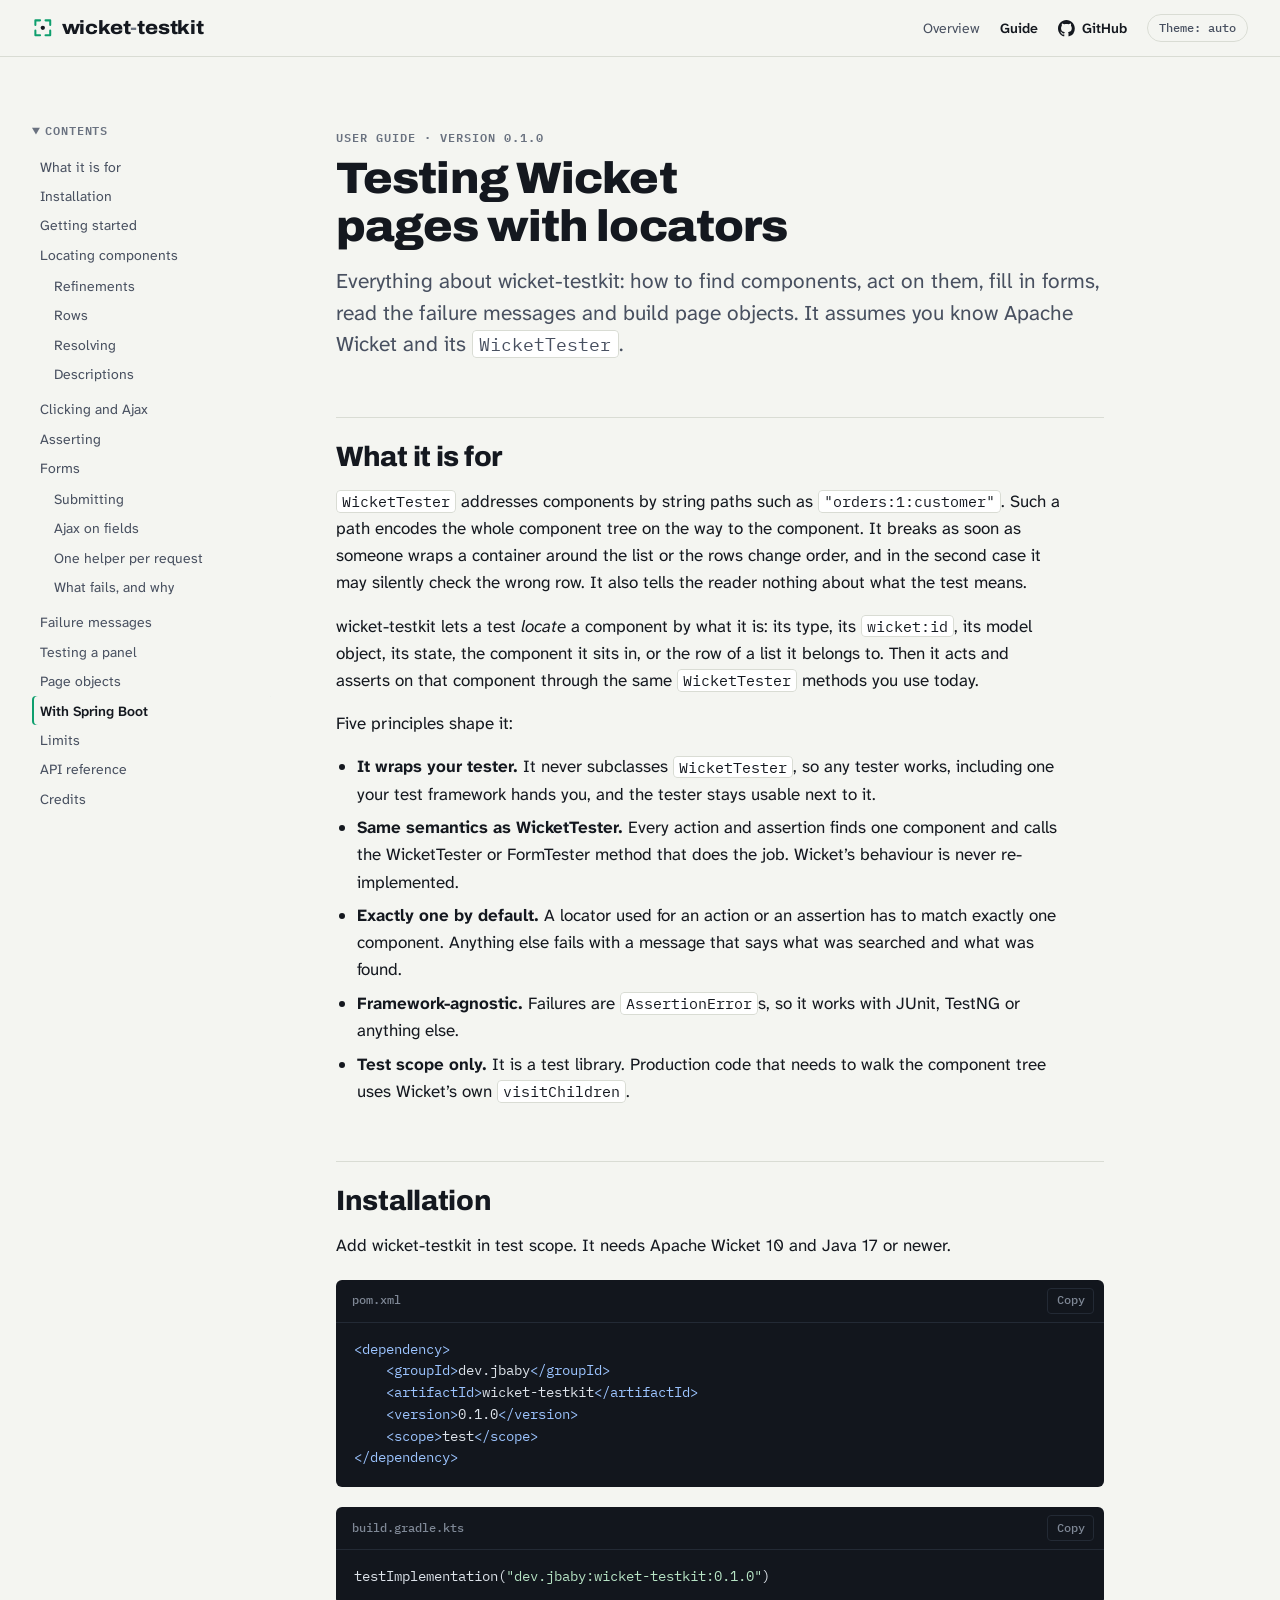
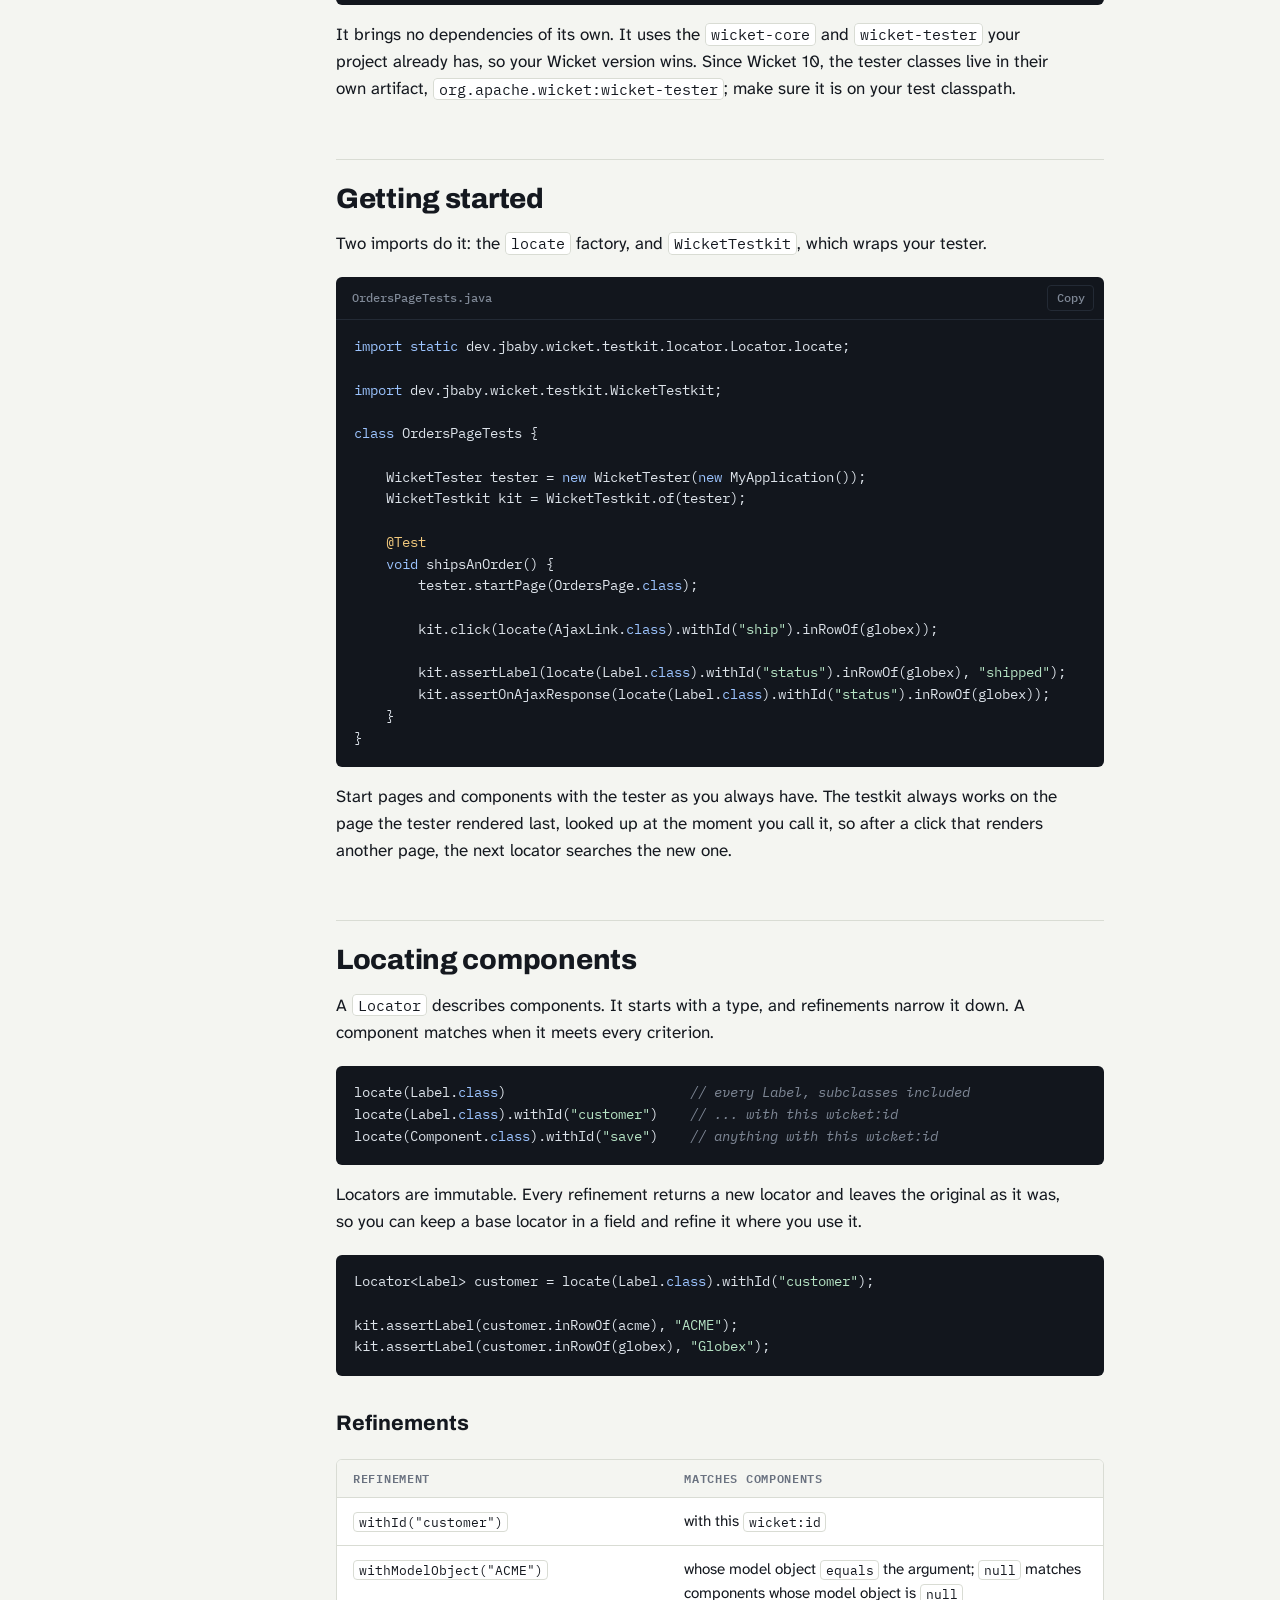
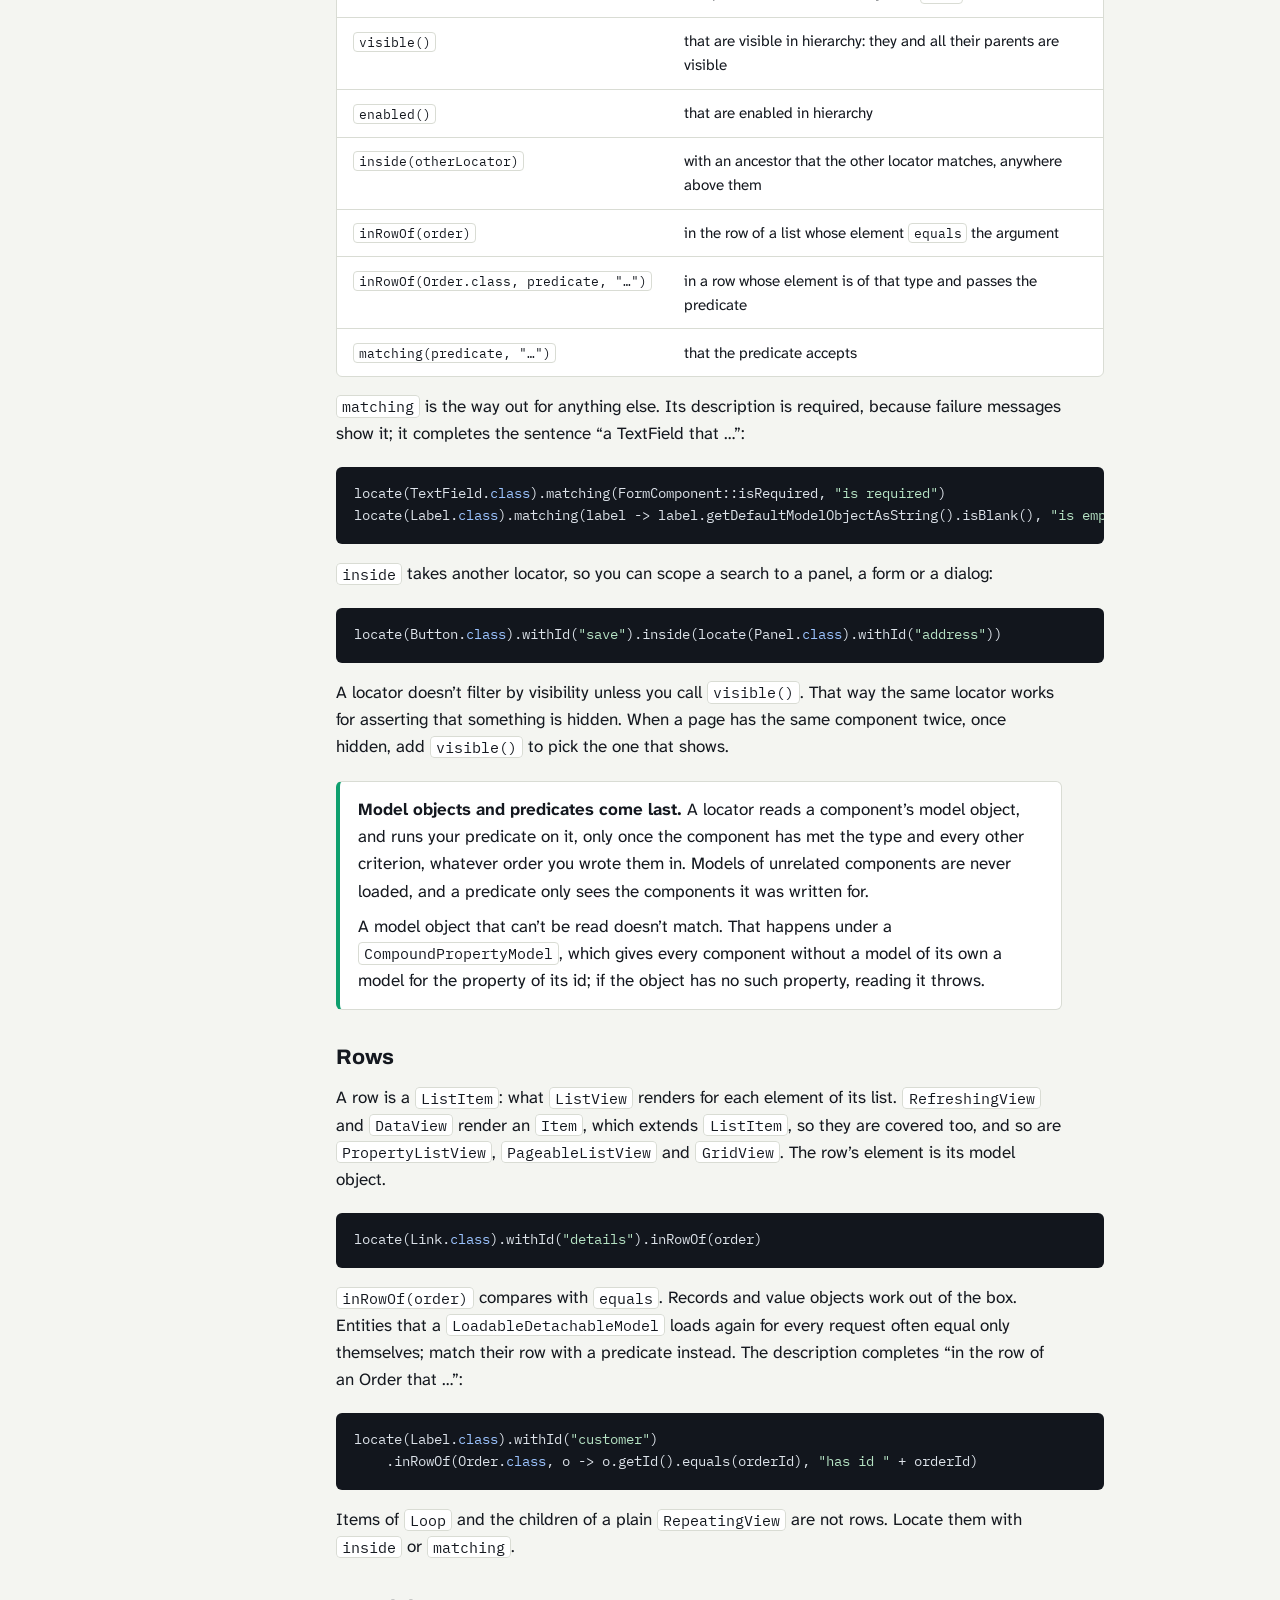
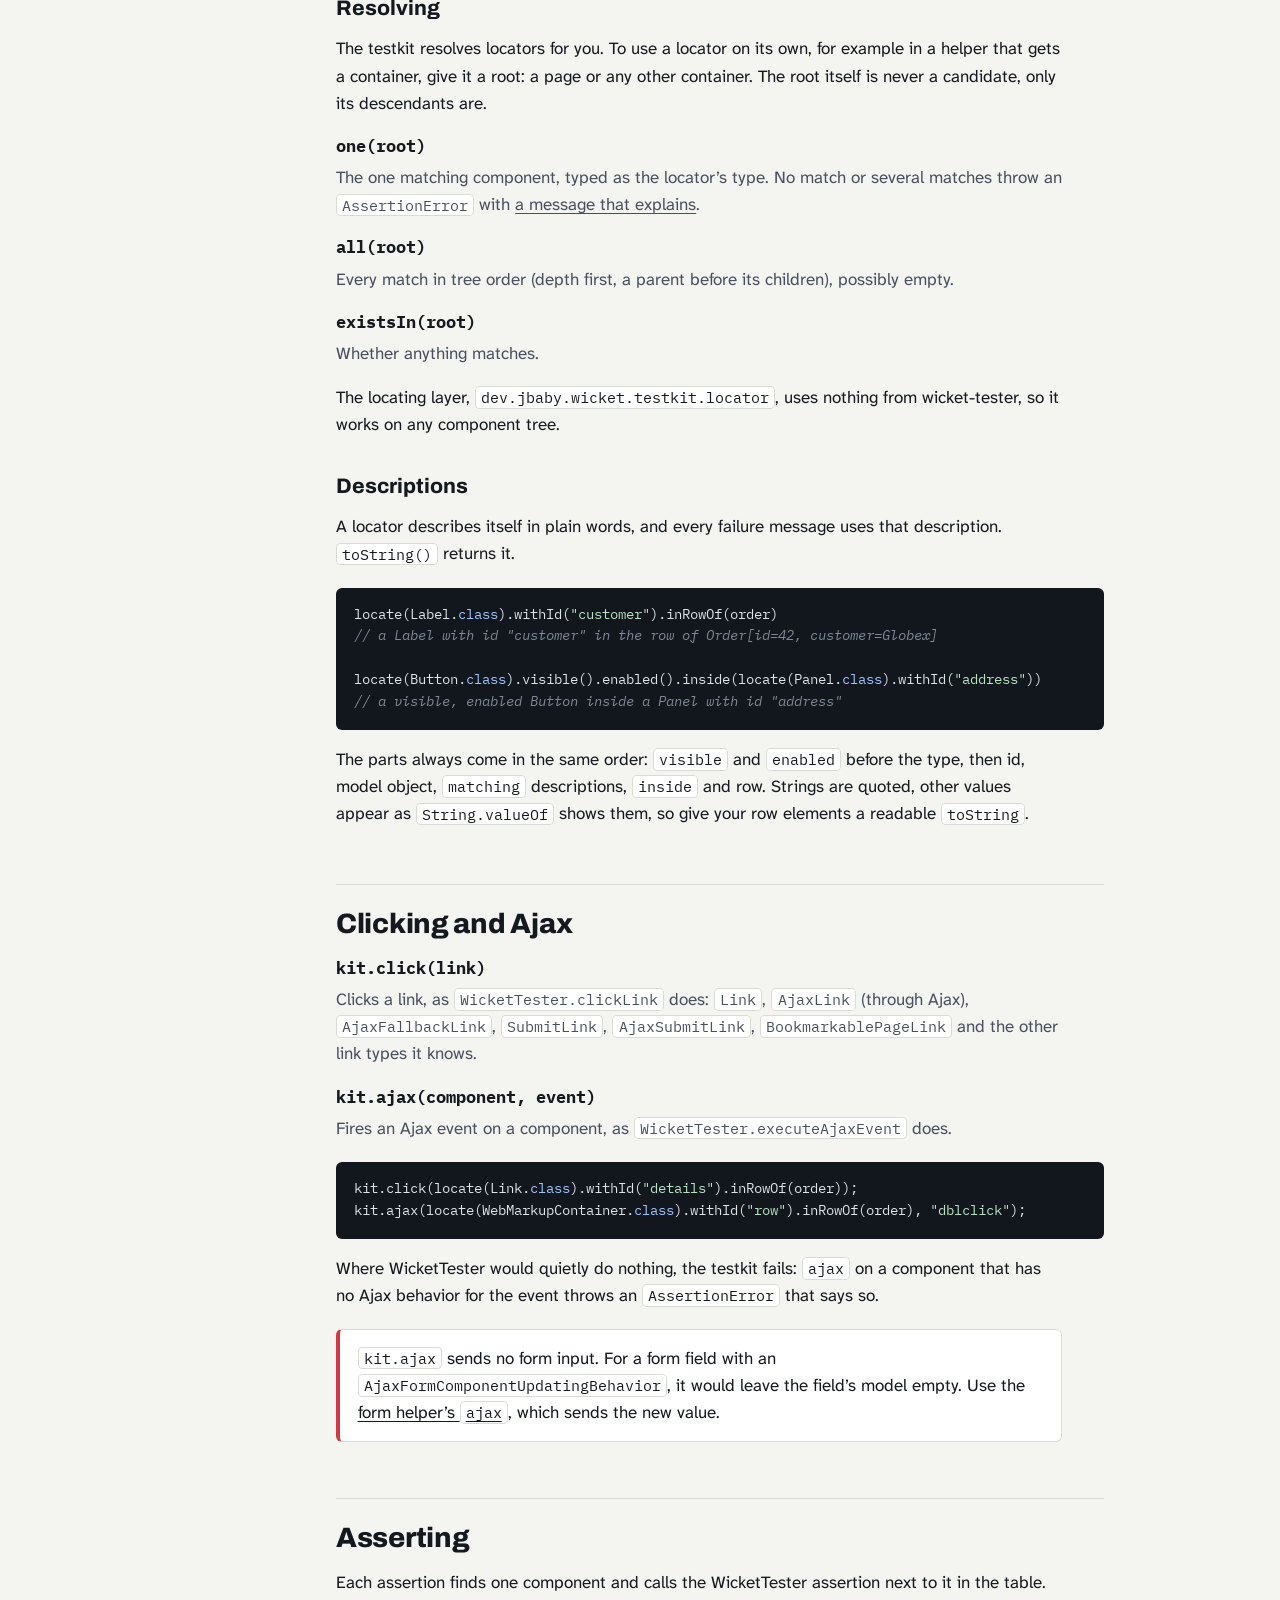
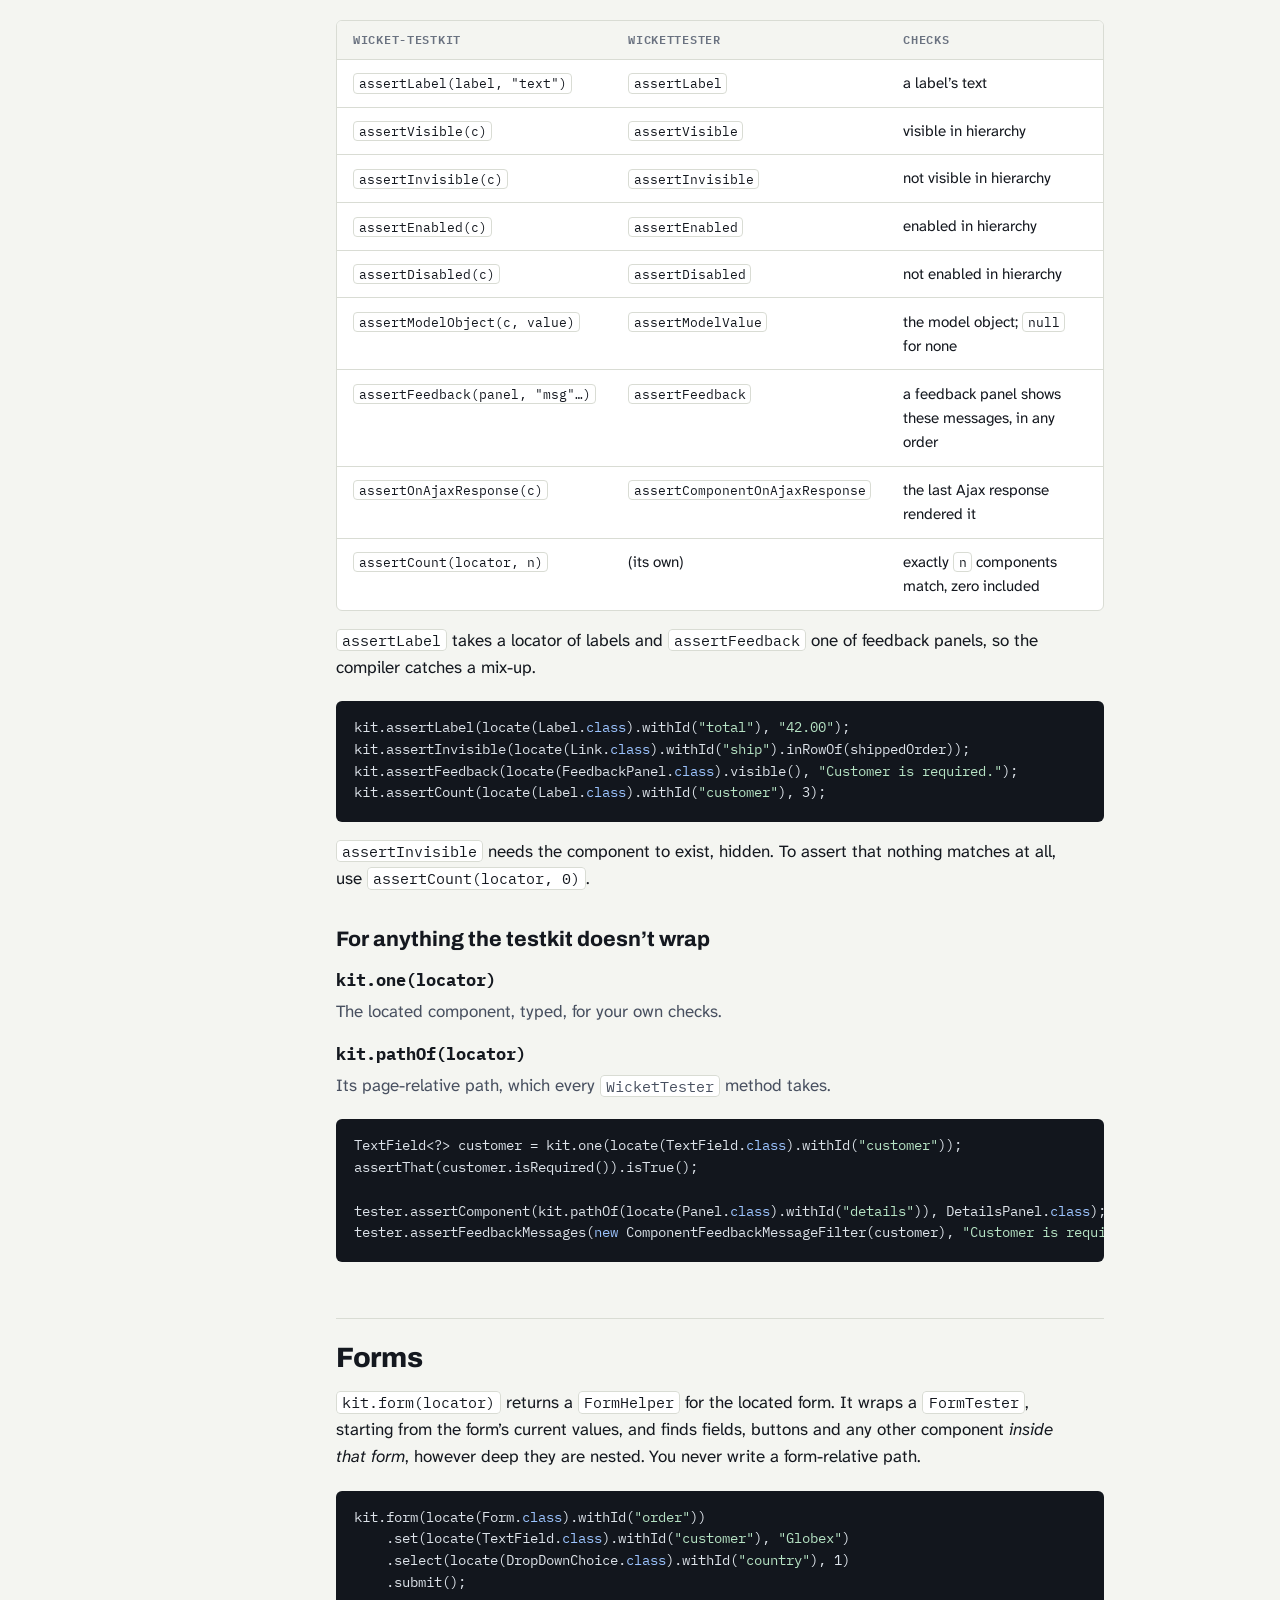
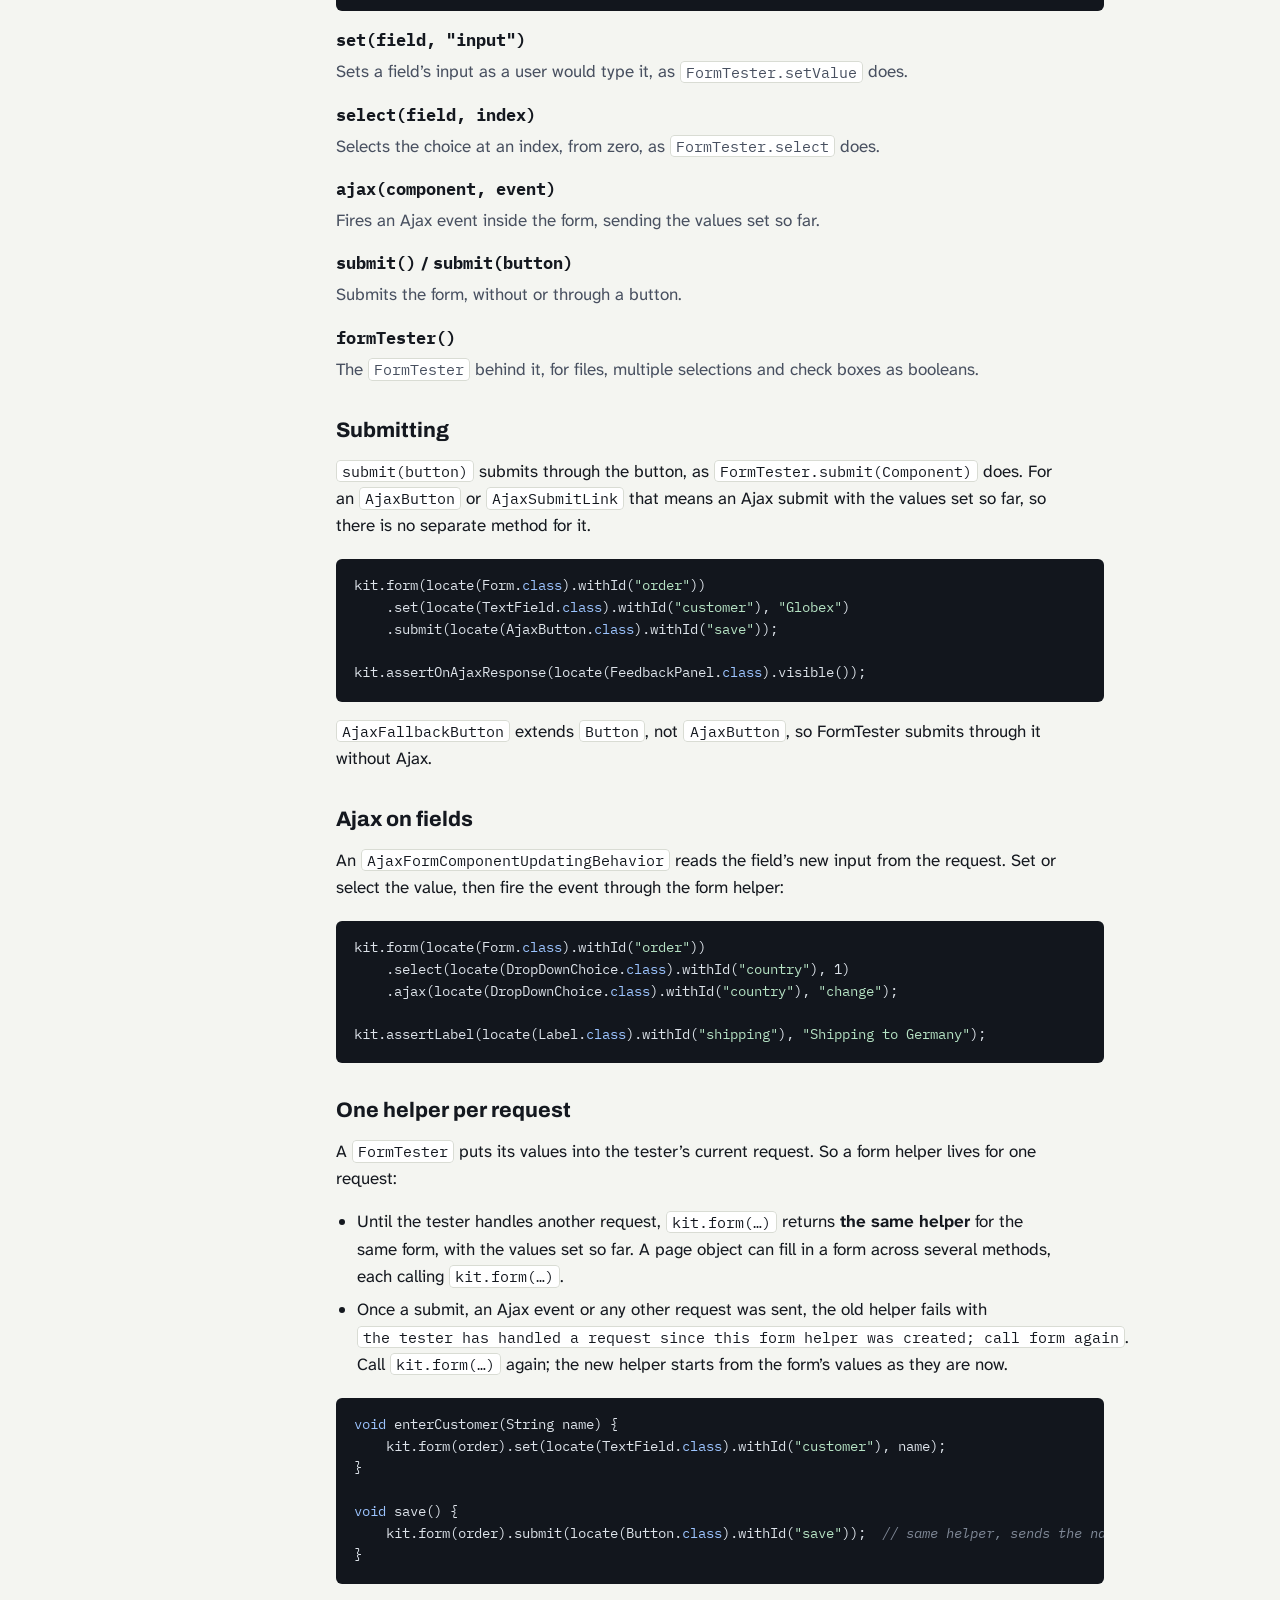
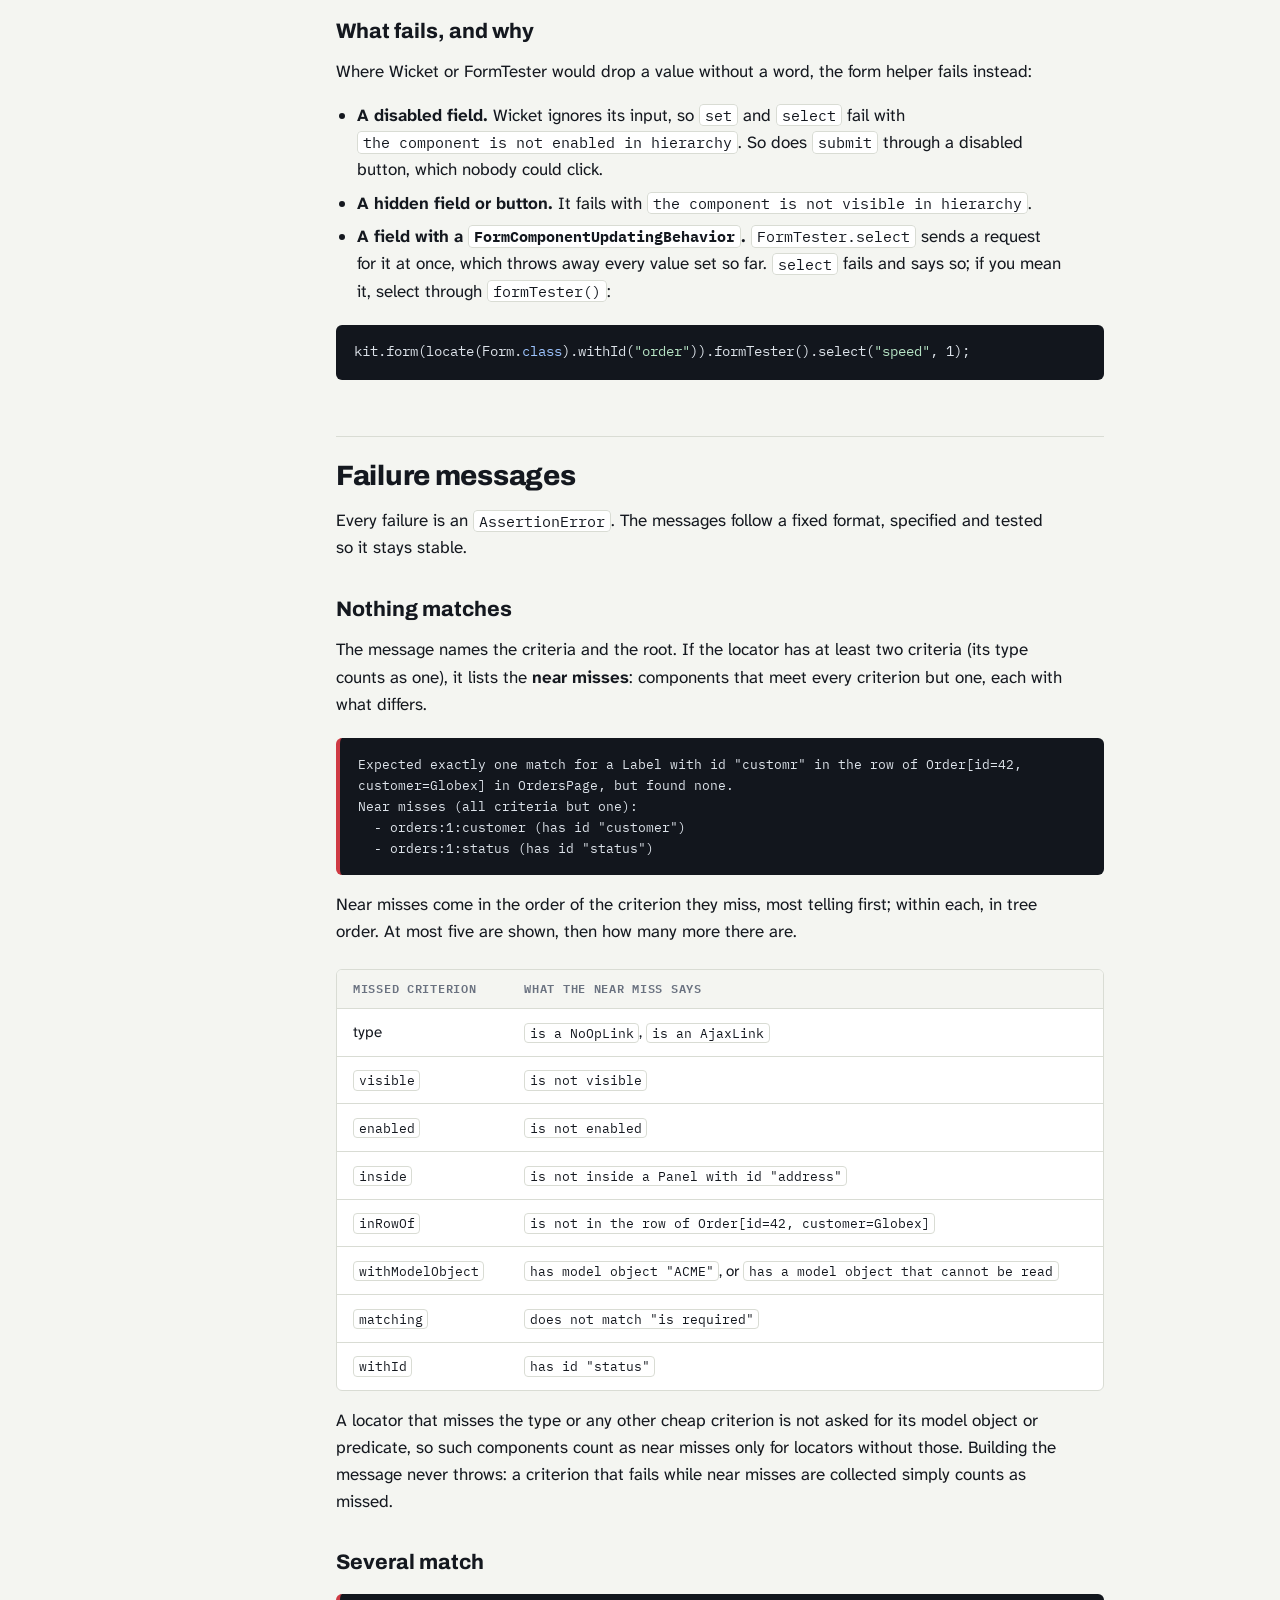
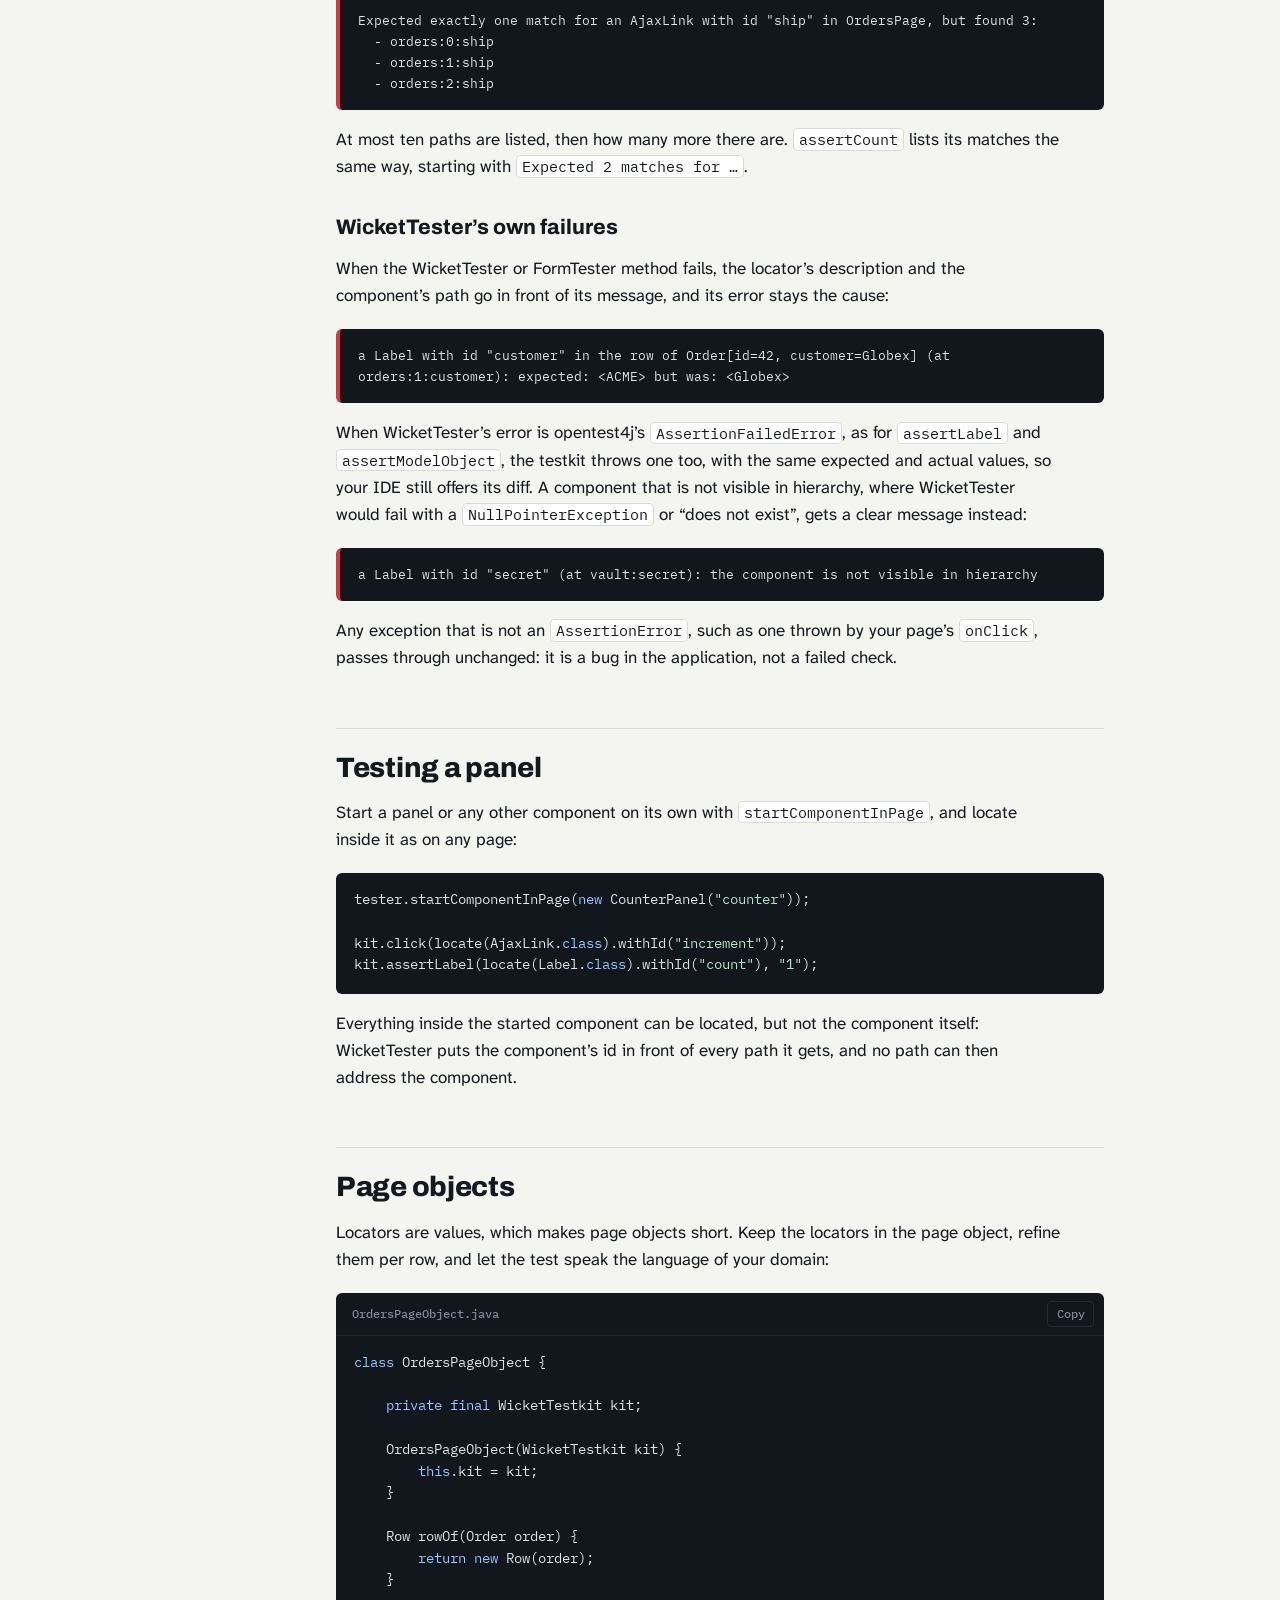
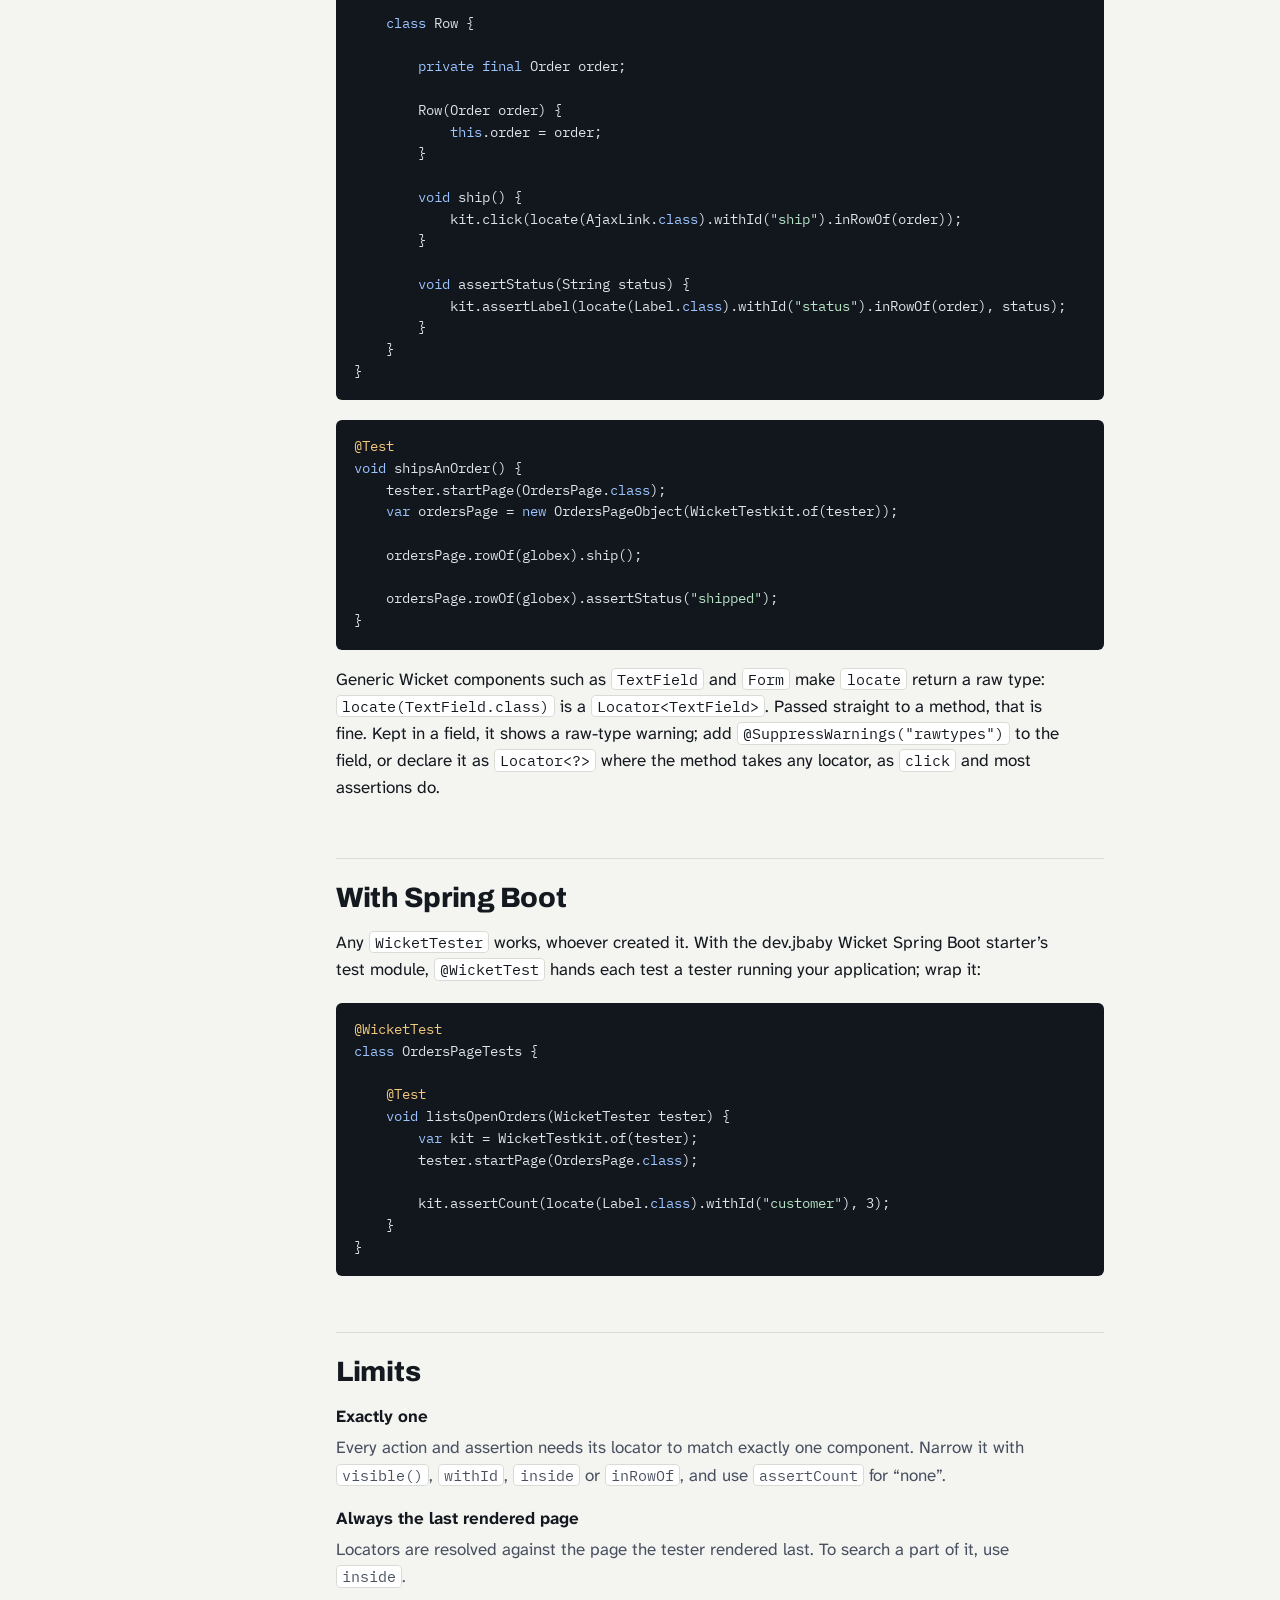
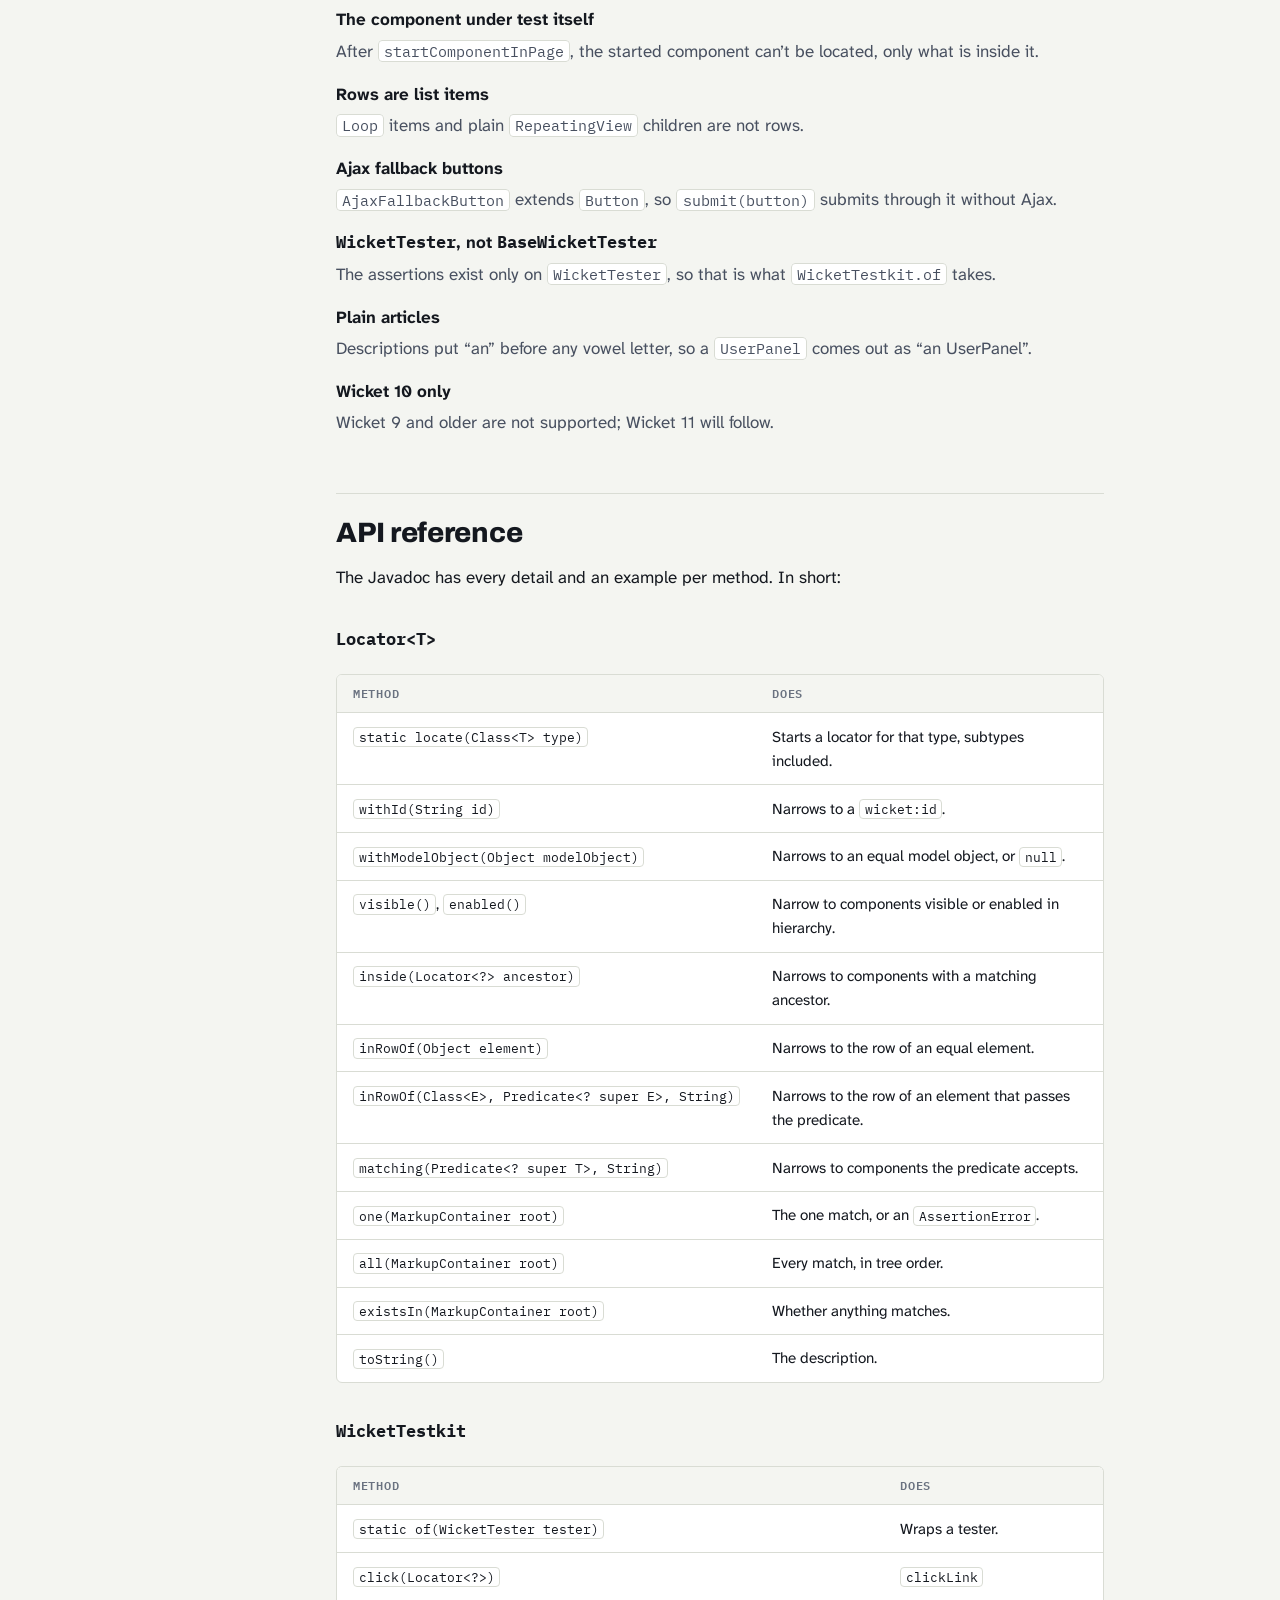
==== commit 92e16968: "Point to the 0.1.0 release on Maven Central Co-Authored-By: Claude Opus 5.5 <noreply@anthropic.com>" ====
--- a/site/guide.html
+++ b/site/guide.html
@@ -166,8 +166,6 @@
     <p>It brings no dependencies of its own. It uses the <code>wicket-core</code> and <code>wicket-tester</code> your
       project already has, so your Wicket version wins. Since Wicket 10, the tester classes live in their own artifact,
       <code>org.apache.wicket:wicket-tester</code>; make sure it is on your test classpath.</p>
-    <div class="note"><p>0.1.0 is not on Maven Central yet. Until it is, build it from source with
-      <code>./mvnw install</code>.</p></div>
 
     <h2 id="start">Getting started<a class="anchor" href="#start" aria-label="Link to this section">#</a></h2>
     <p>Two imports do it: the <code>locate</code> factory, and <code>WicketTestkit</code>, which wraps your tester.</p>
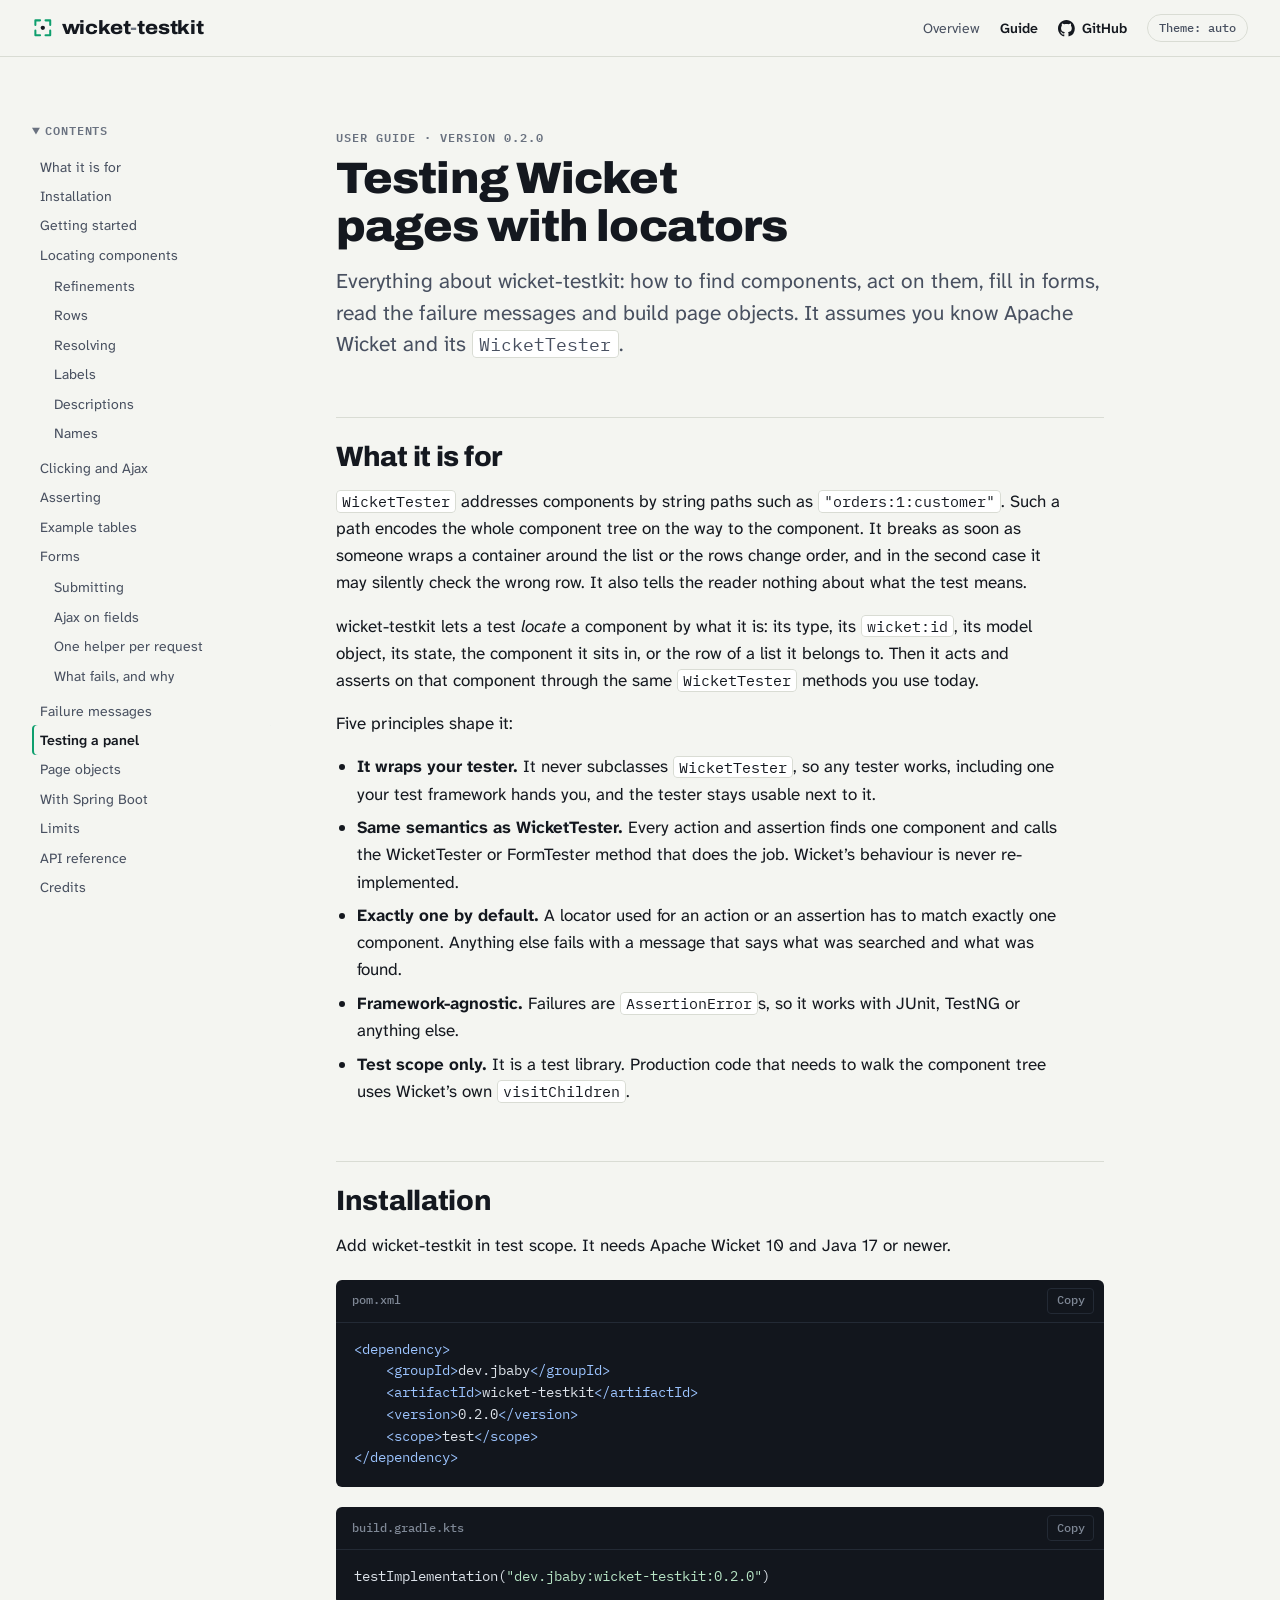
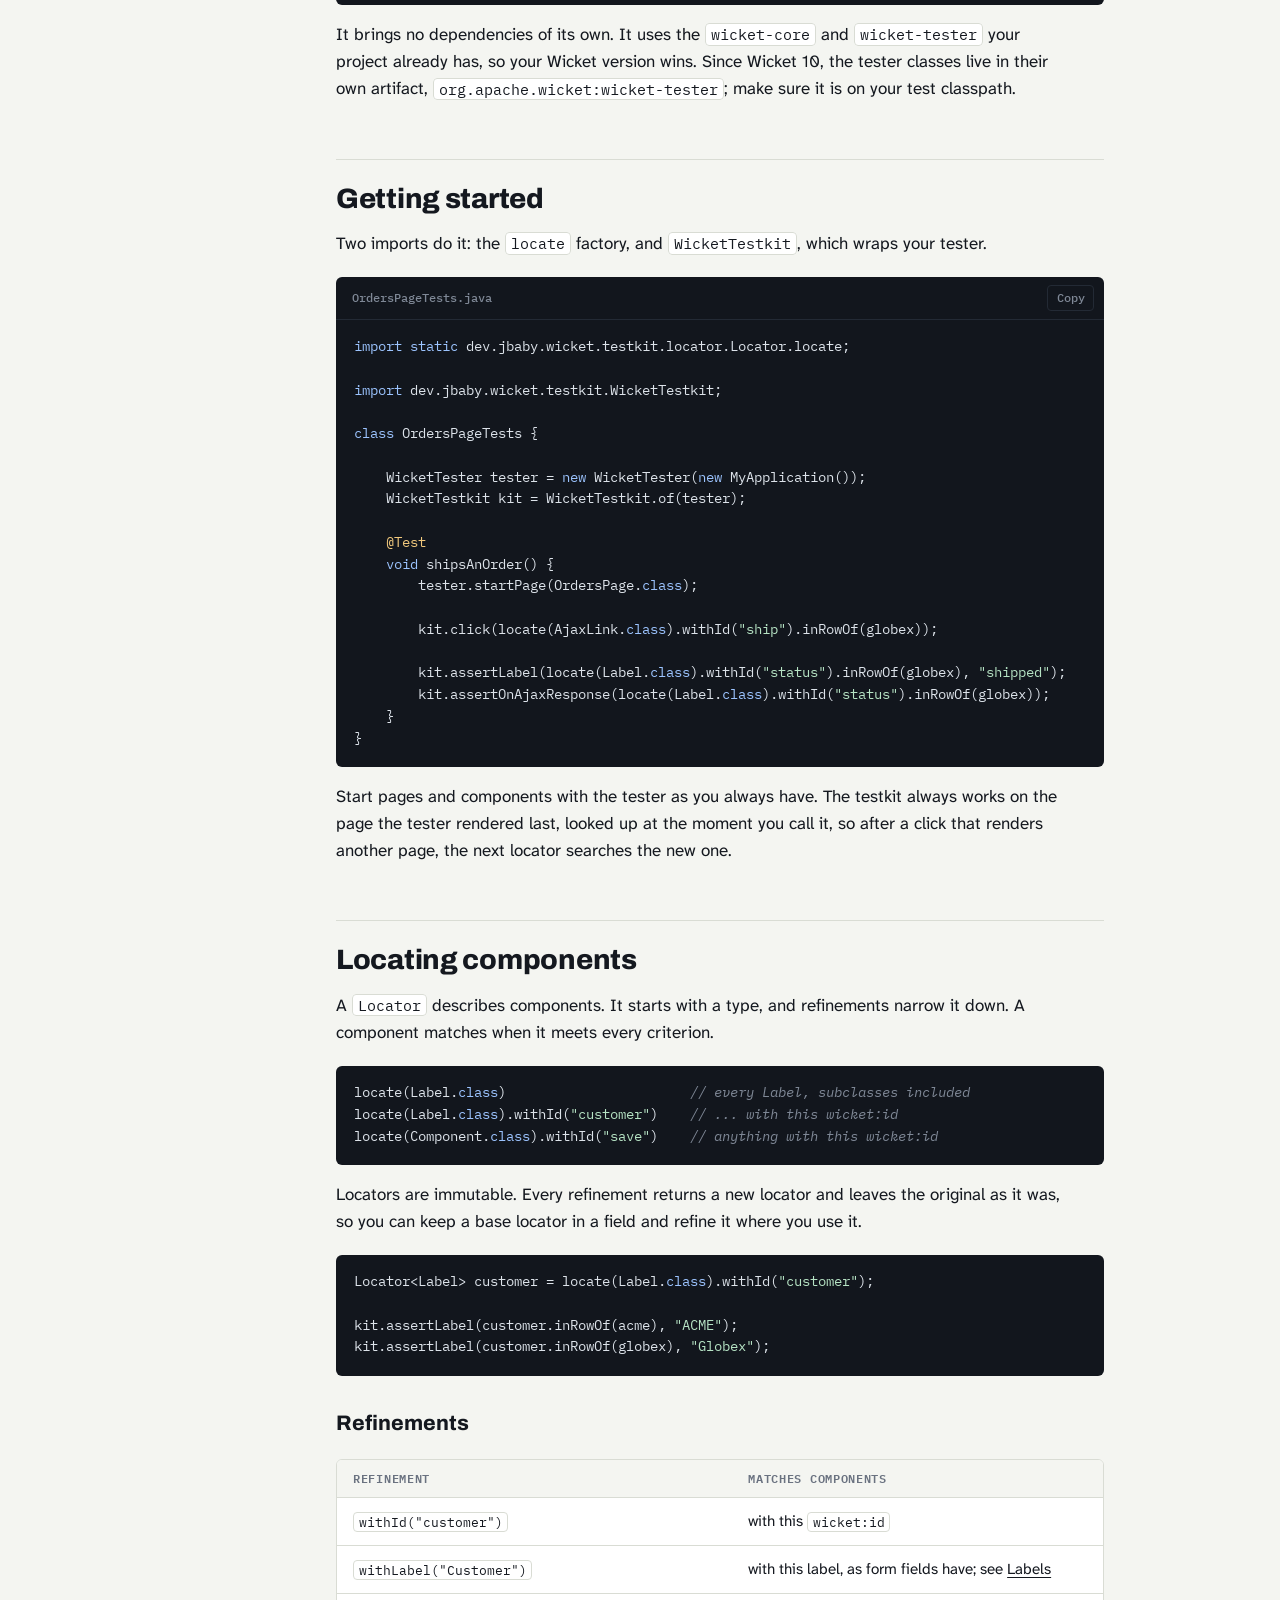
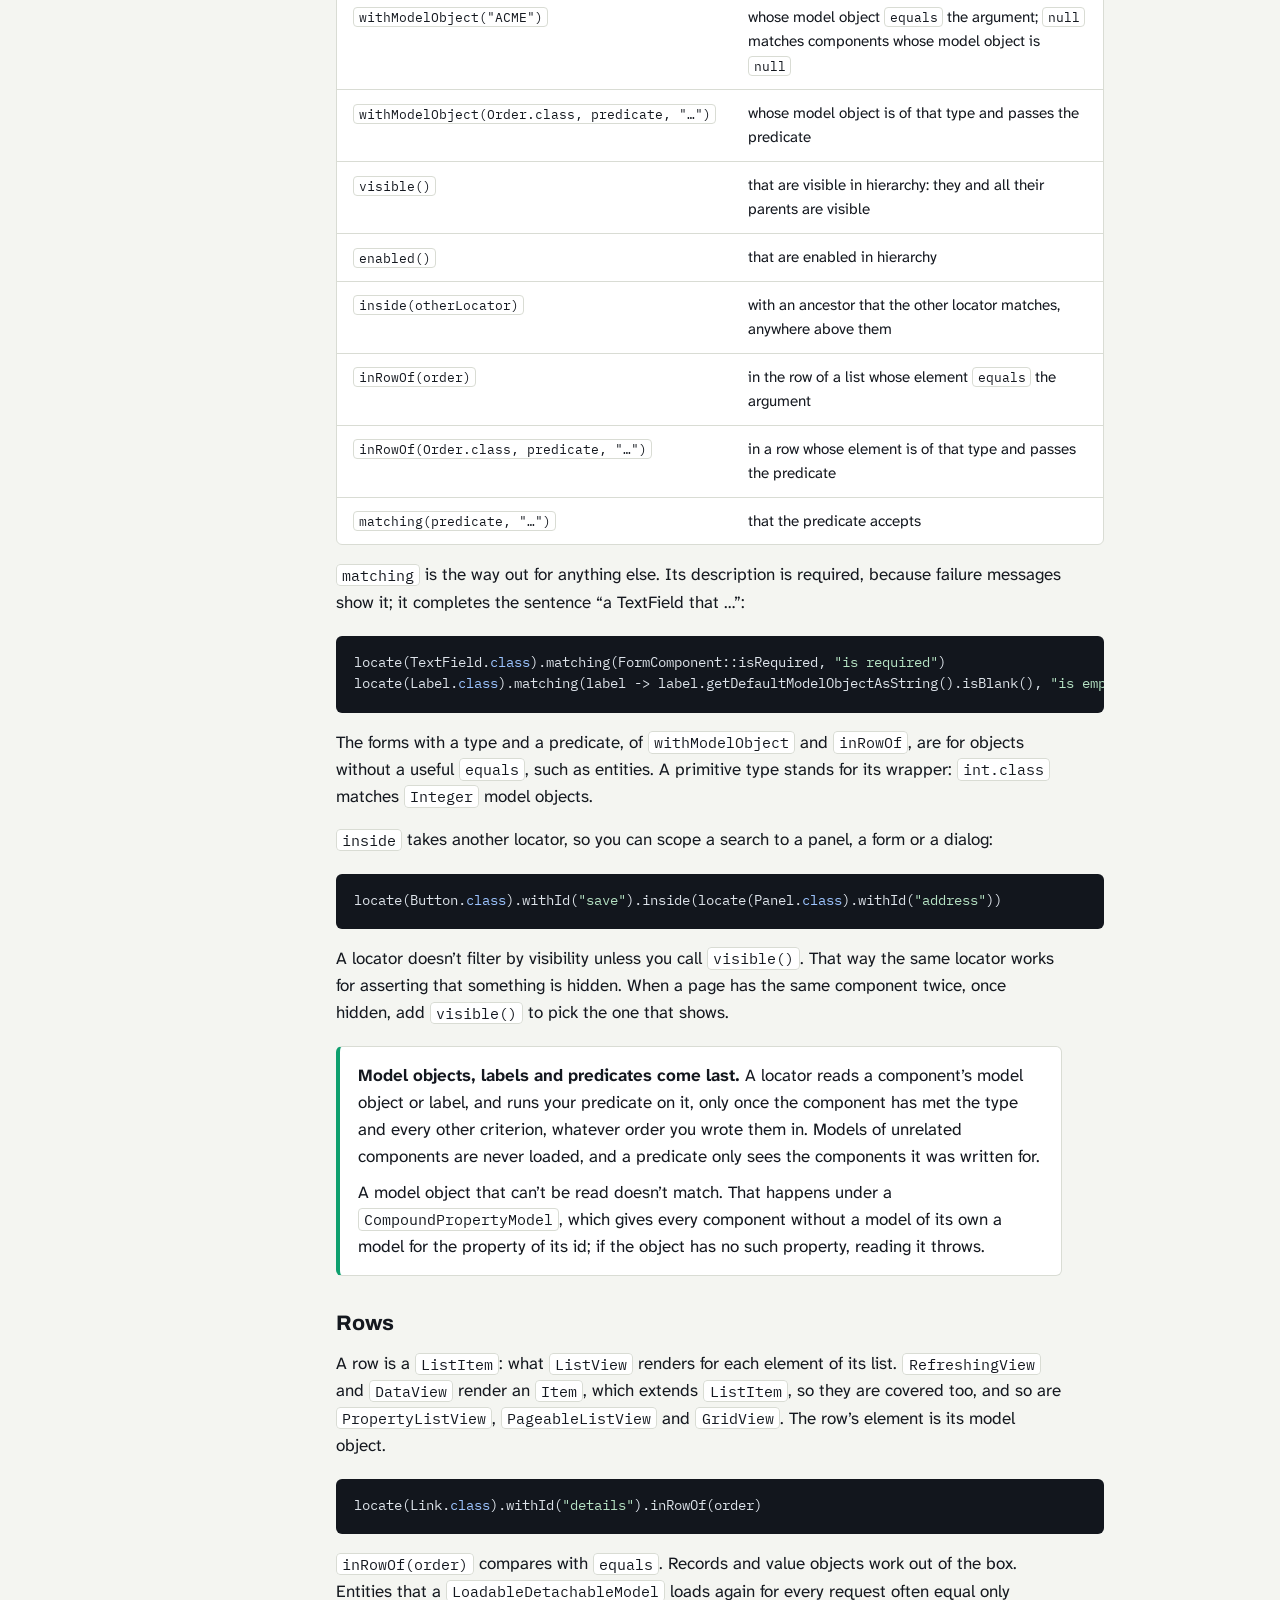
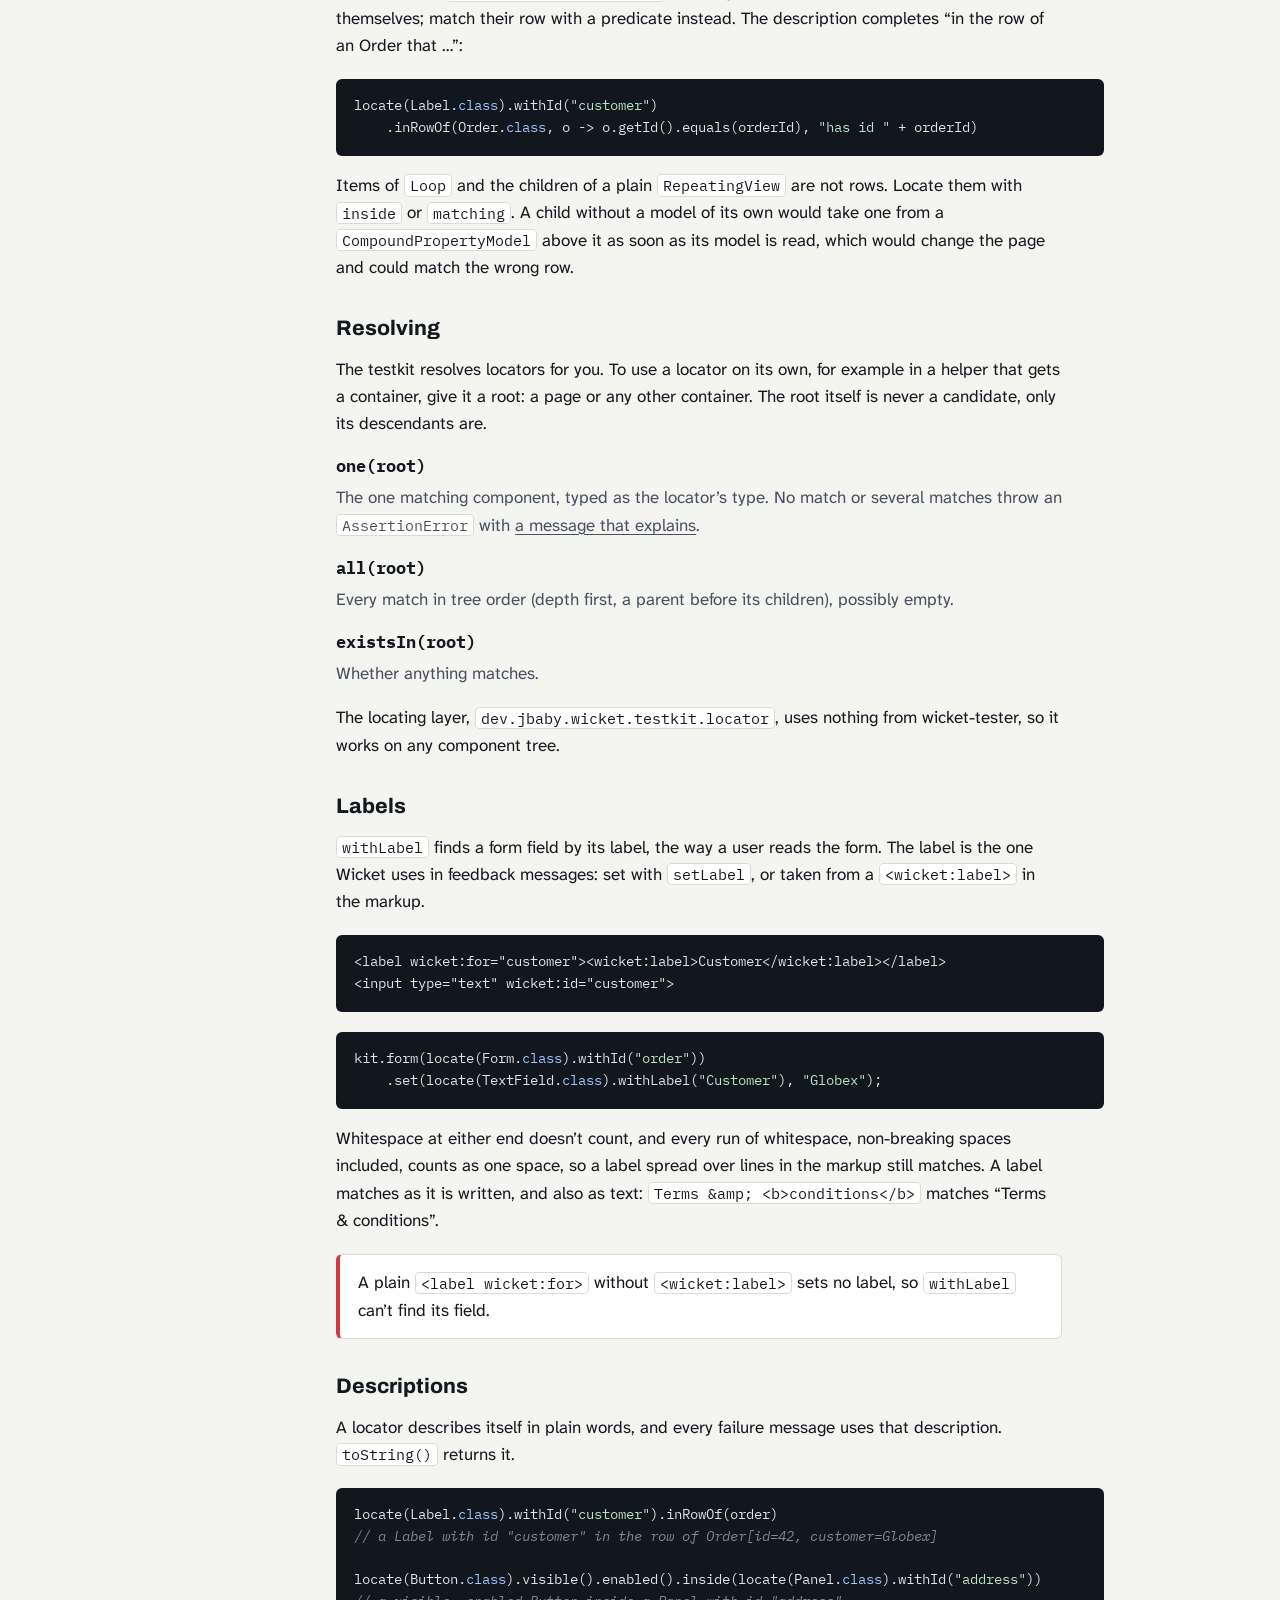
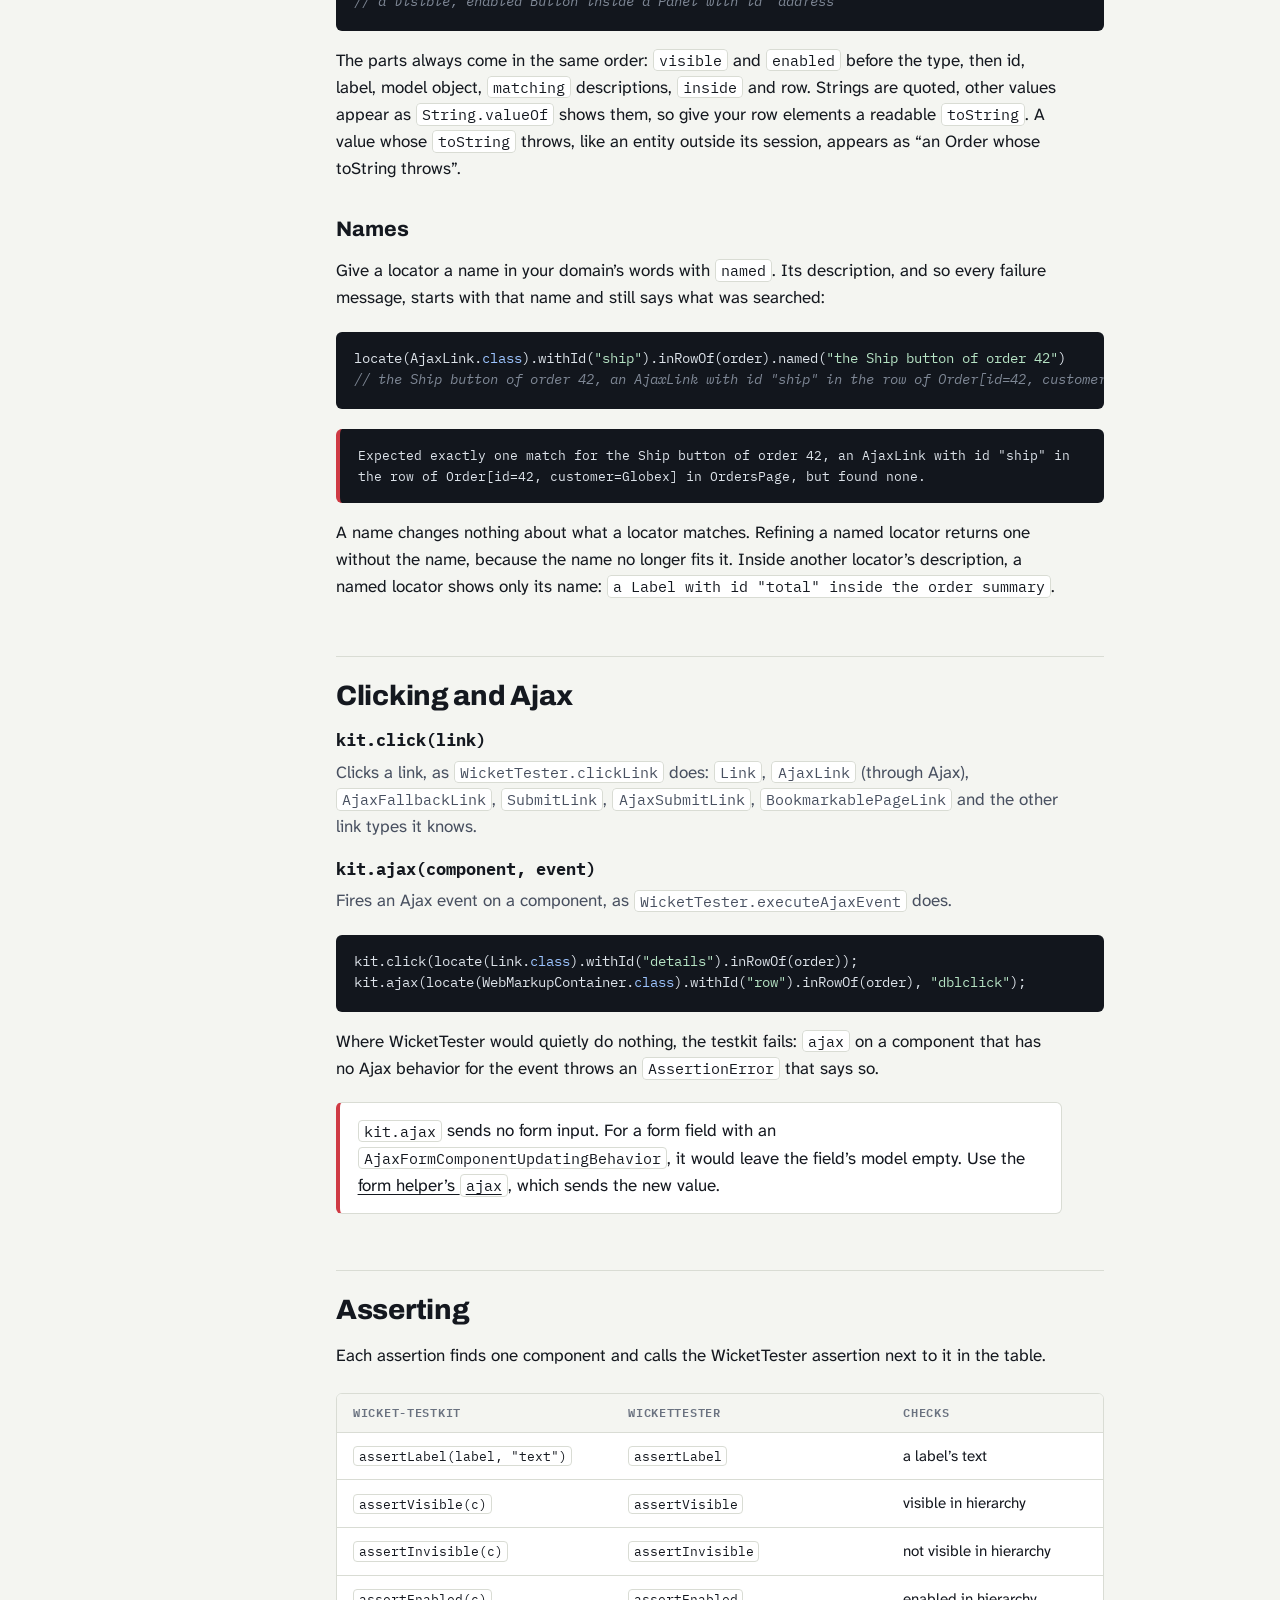
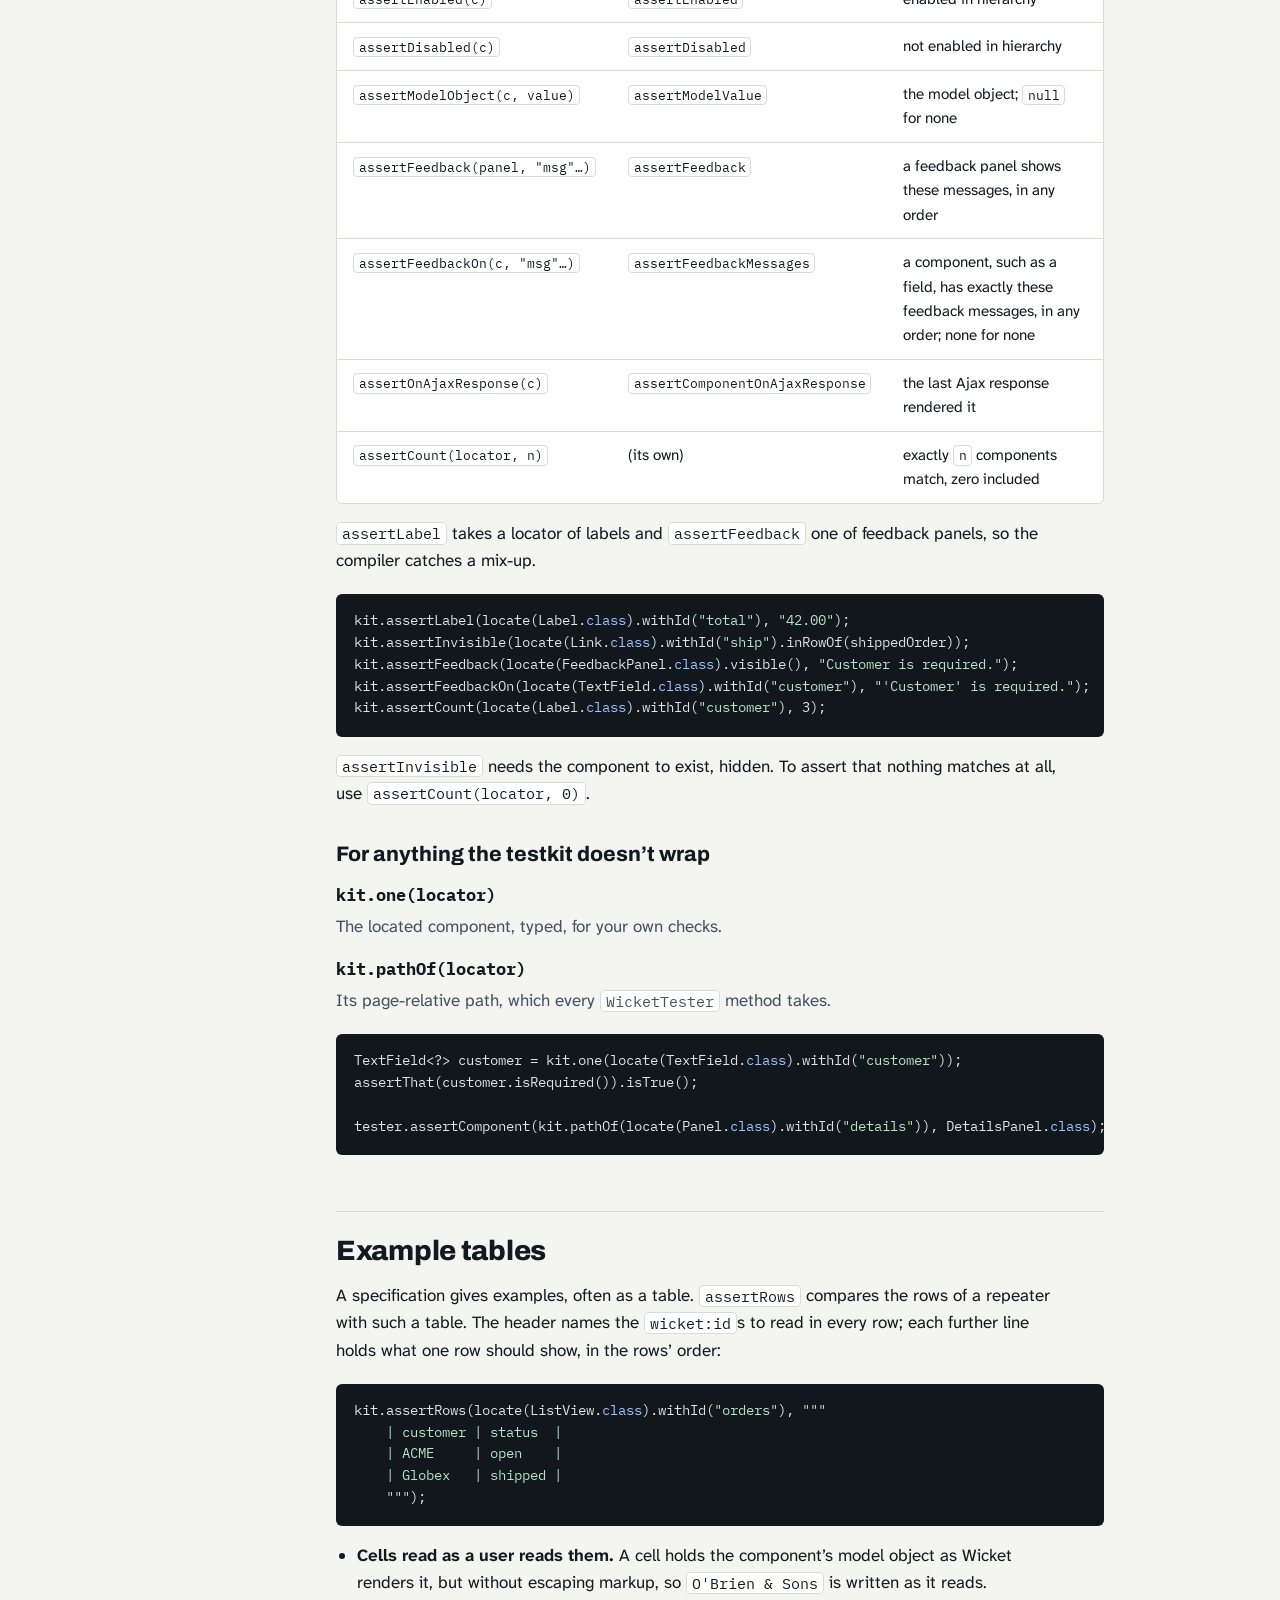
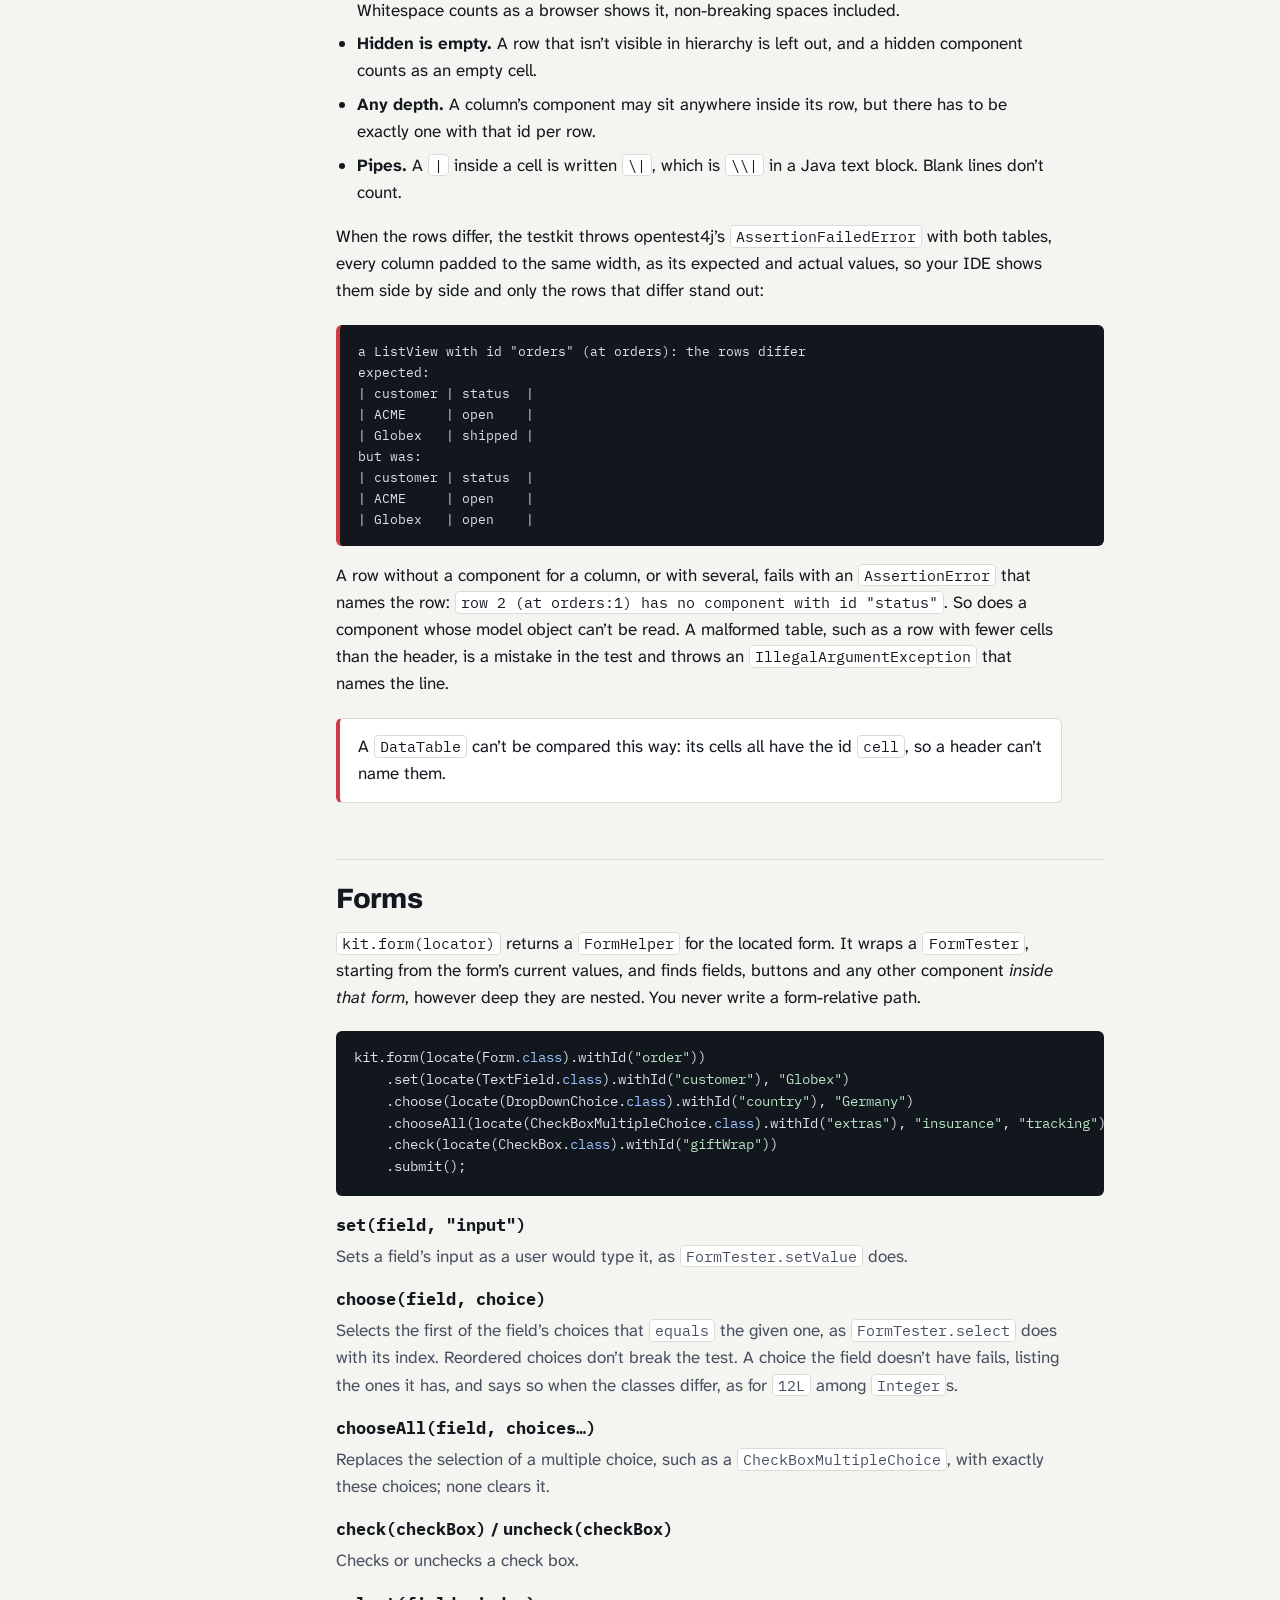
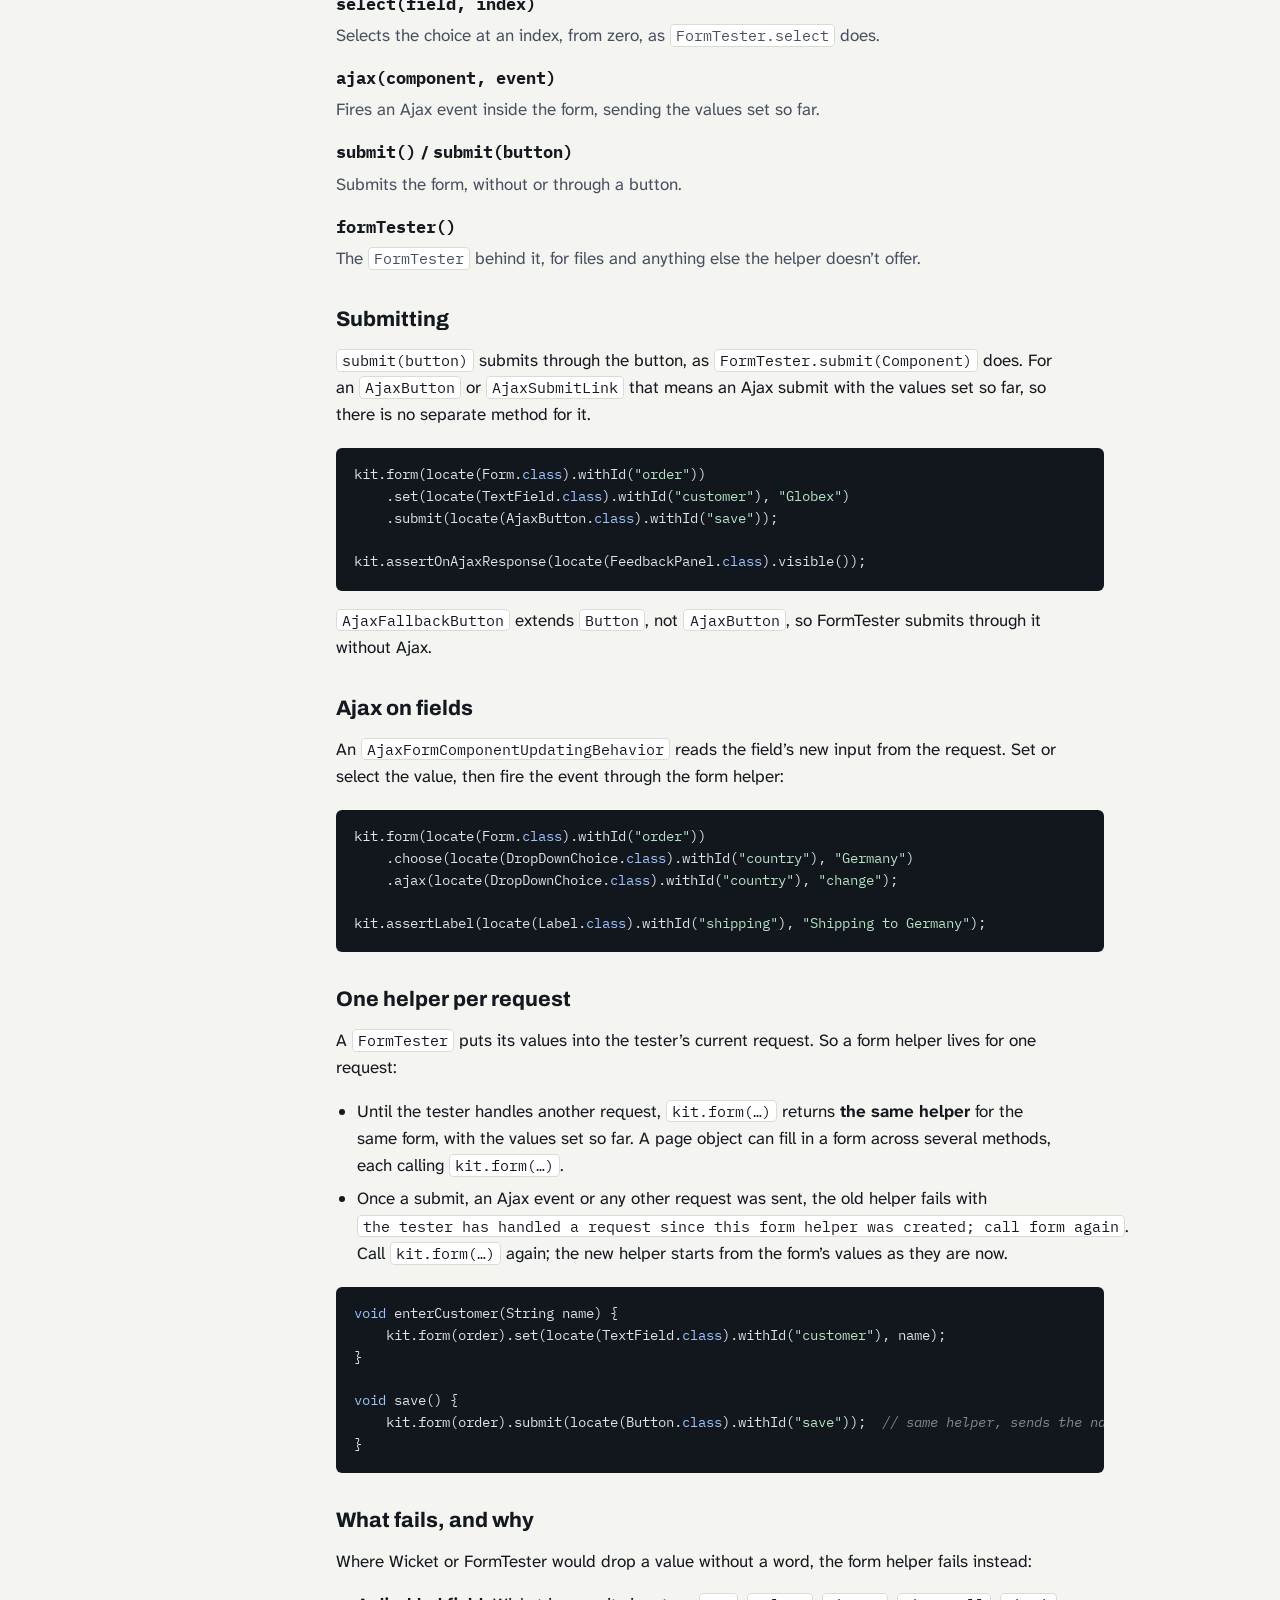
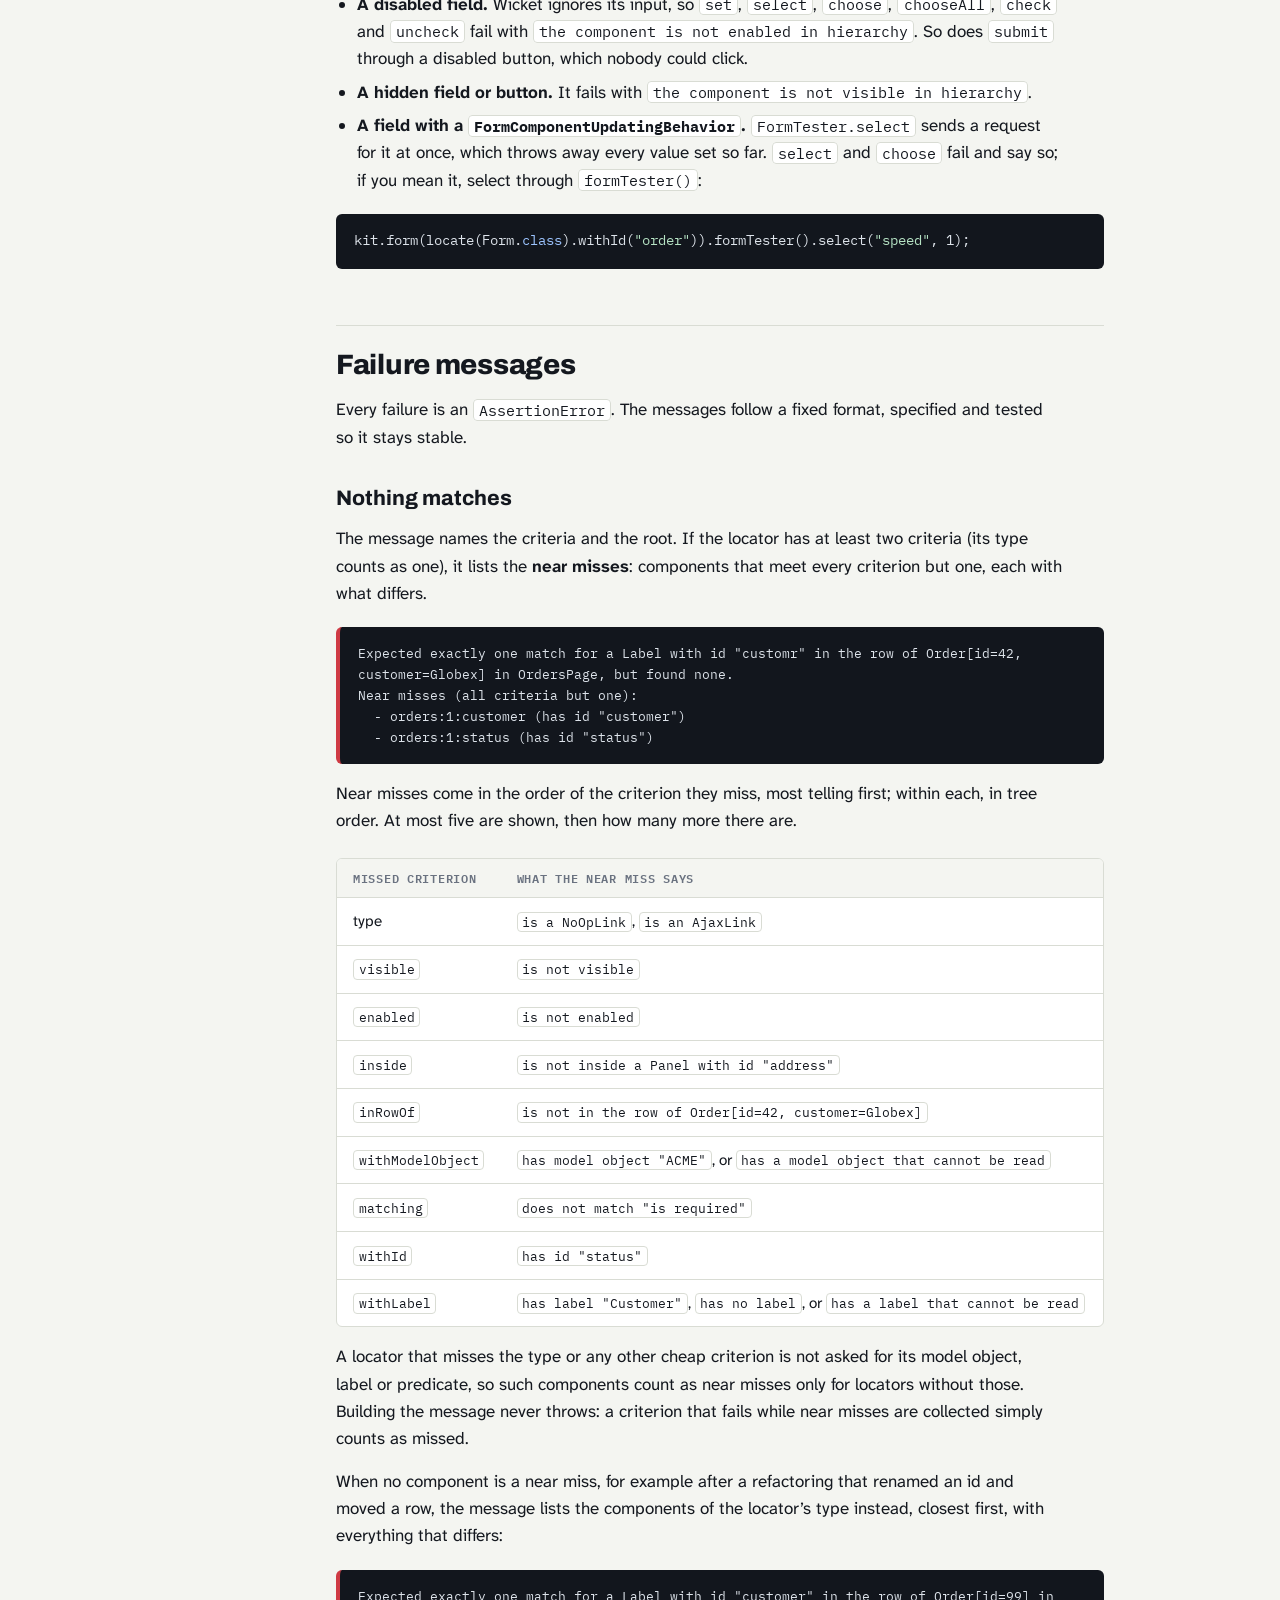
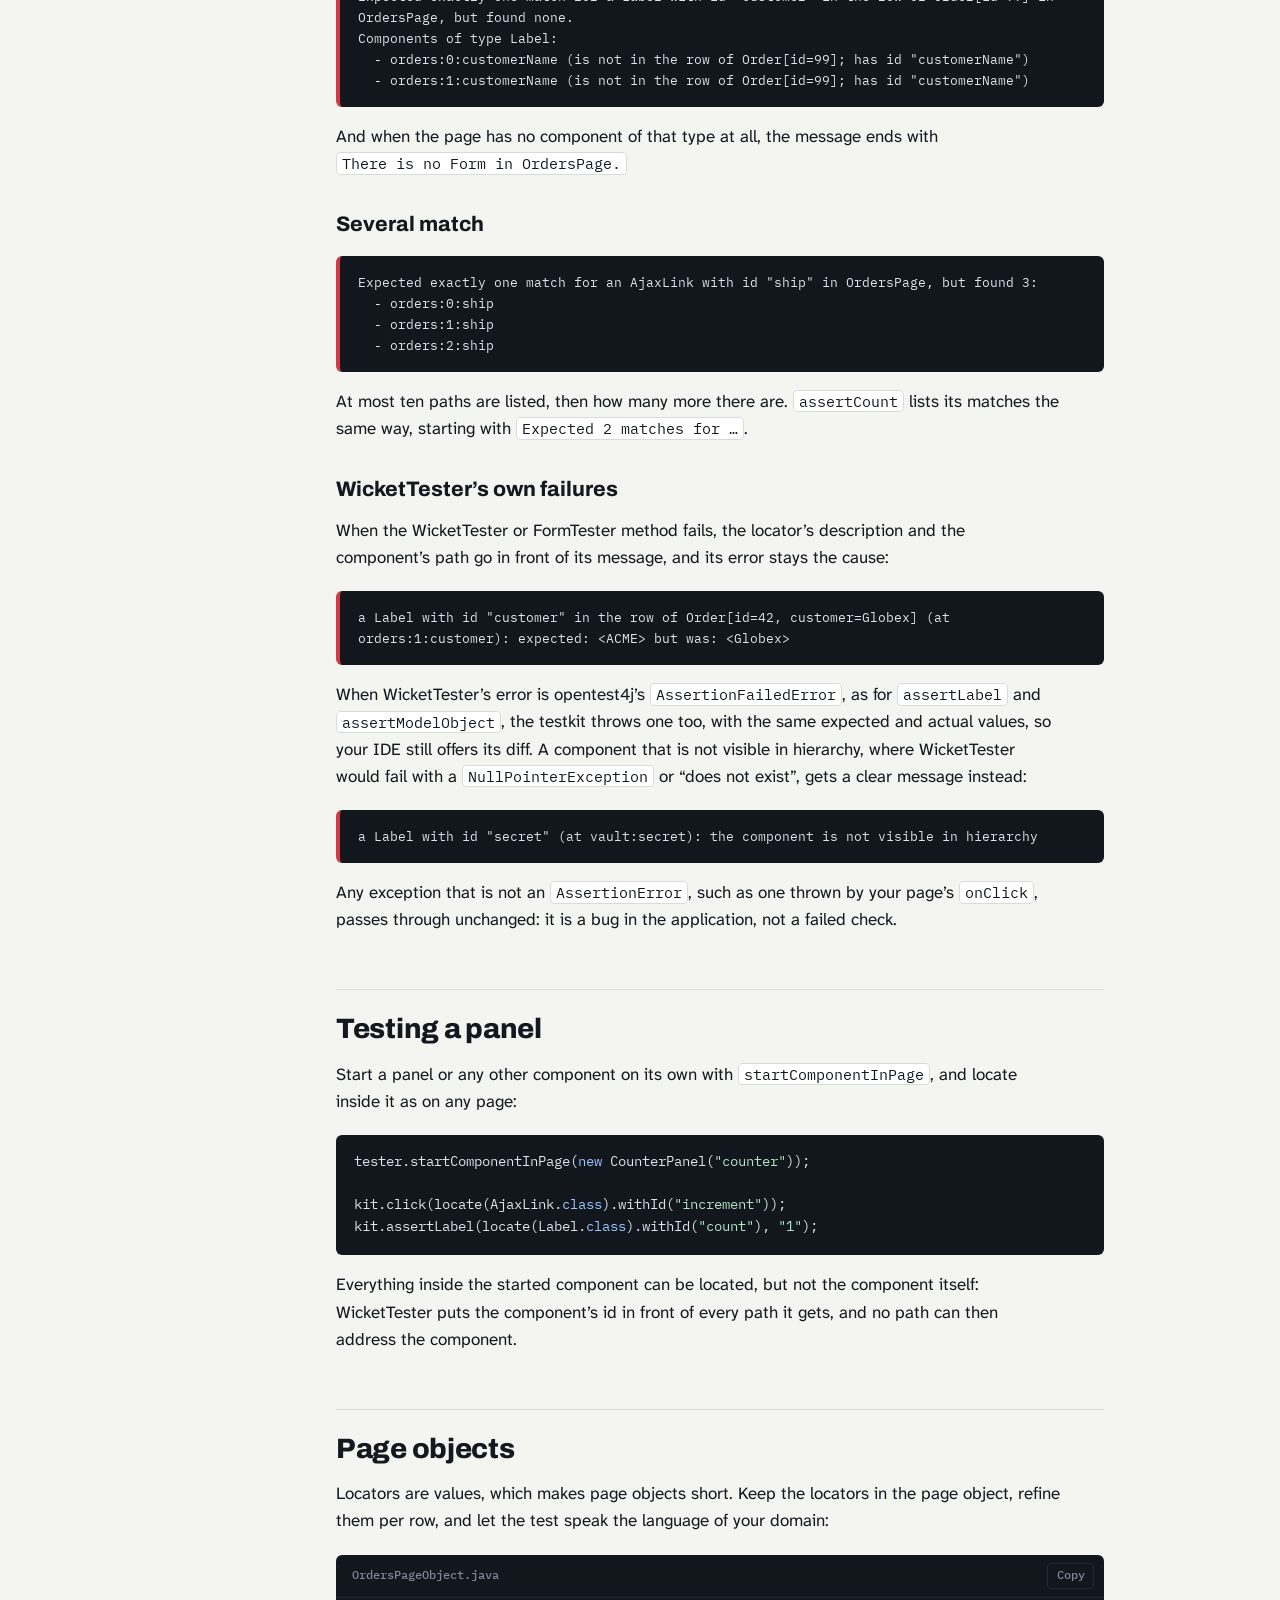
==== commit c868140e: "Document 0.2.0 in the README, the guide and the landing page - Versions: 0.2.0 in every install snip" ====
--- a/site/guide.html
+++ b/site/guide.html
@@ -94,11 +94,14 @@
             <li><a href="#refinements">Refinements</a></li>
             <li><a href="#rows">Rows</a></li>
             <li><a href="#resolving">Resolving</a></li>
+            <li><a href="#labels">Labels</a></li>
             <li><a href="#descriptions">Descriptions</a></li>
+            <li><a href="#names">Names</a></li>
           </ol>
         </li>
         <li><a href="#acting">Clicking and Ajax</a></li>
         <li><a href="#asserting">Asserting</a></li>
+        <li><a href="#tables">Example tables</a></li>
         <li><a href="#forms">Forms</a>
           <ol>
             <li><a href="#forms-submit">Submitting</a></li>
@@ -120,7 +123,7 @@
 
   <main class="doc">
     <header>
-      <p class="eyebrow">User guide · version 0.1.0</p>
+      <p class="eyebrow">User guide · version 0.2.0</p>
       <h1>Testing Wicket pages with locators</h1>
       <p>Everything about wicket-testkit: how to find components, act on them, fill in forms, read the failure
         messages and build page objects. It assumes you know Apache Wicket and its <code>WicketTester</code>.</p>
@@ -155,13 +158,13 @@
       <pre><code data-lang="xml">&lt;dependency&gt;
     &lt;groupId&gt;dev.jbaby&lt;/groupId&gt;
     &lt;artifactId&gt;wicket-testkit&lt;/artifactId&gt;
-    &lt;version&gt;0.1.0&lt;/version&gt;
+    &lt;version&gt;0.2.0&lt;/version&gt;
     &lt;scope&gt;test&lt;/scope&gt;
 &lt;/dependency&gt;</code></pre>
     </div>
     <div class="code">
       <div class="bar"><span class="name">build.gradle.kts</span><button class="copy" type="button">Copy</button></div>
-      <pre><code data-lang="kotlin">testImplementation("dev.jbaby:wicket-testkit:0.1.0")</code></pre>
+      <pre><code data-lang="kotlin">testImplementation("dev.jbaby:wicket-testkit:0.2.0")</code></pre>
     </div>
     <p>It brings no dependencies of its own. It uses the <code>wicket-core</code> and <code>wicket-tester</code> your
       project already has, so your Wicket version wins. Since Wicket 10, the tester classes live in their own artifact,
@@ -214,8 +217,11 @@
         <thead><tr><th>Refinement</th><th>Matches components</th></tr></thead>
         <tbody>
           <tr><td><code>withId("customer")</code></td><td>with this <code>wicket:id</code></td></tr>
+          <tr><td><code>withLabel("Customer")</code></td><td>with this label, as form fields have; see <a href="#labels">Labels</a></td></tr>
           <tr><td><code>withModelObject("ACME")</code></td><td>whose model object <code>equals</code> the argument;
             <code>null</code> matches components whose model object is <code>null</code></td></tr>
+          <tr><td><code>withModelObject(Order.class, predicate, "…")</code></td><td>whose model object is of that type
+            and passes the predicate</td></tr>
           <tr><td><code>visible()</code></td><td>that are visible in hierarchy: they and all their parents are visible</td></tr>
           <tr><td><code>enabled()</code></td><td>that are enabled in hierarchy</td></tr>
           <tr><td><code>inside(otherLocator)</code></td><td>with an ancestor that the other locator matches, anywhere above them</td></tr>
@@ -229,16 +235,19 @@
       show it; it completes the sentence &#8220;a TextField that &#8230;&#8221;:</p>
     <div class="code"><pre><code data-lang="java">locate(TextField.class).matching(FormComponent::isRequired, "is required")
 locate(Label.class).matching(label -&gt; label.getDefaultModelObjectAsString().isBlank(), "is empty")</code></pre></div>
+    <p>The forms with a type and a predicate, of <code>withModelObject</code> and <code>inRowOf</code>, are for
+      objects without a useful <code>equals</code>, such as entities. A primitive type stands for its wrapper:
+      <code>int.class</code> matches <code>Integer</code> model objects.</p>
     <p><code>inside</code> takes another locator, so you can scope a search to a panel, a form or a dialog:</p>
     <div class="code"><pre><code data-lang="java">locate(Button.class).withId("save").inside(locate(Panel.class).withId("address"))</code></pre></div>
     <p>A locator doesn&#8217;t filter by visibility unless you call <code>visible()</code>. That way the same locator
       works for asserting that something is hidden. When a page has the same component twice, once hidden, add
       <code>visible()</code> to pick the one that shows.</p>
     <div class="note">
-      <p><strong>Model objects and predicates come last.</strong> A locator reads a component&#8217;s model object, and
-        runs your predicate on it, only once the component has met the type and every other criterion, whatever order
-        you wrote them in. Models of unrelated components are never loaded, and a predicate only sees the components
-        it was written for.</p>
+      <p><strong>Model objects, labels and predicates come last.</strong> A locator reads a component&#8217;s model
+        object or label, and runs your predicate on it, only once the component has met the type and every other
+        criterion, whatever order you wrote them in. Models of unrelated components are never loaded, and a predicate
+        only sees the components it was written for.</p>
       <p>A model object that can&#8217;t be read doesn&#8217;t match. That happens under a
         <code>CompoundPropertyModel</code>, which gives every component without a model of its own a model for the
         property of its id; if the object has no such property, reading it throws.</p>
@@ -257,7 +266,9 @@
     <div class="code"><pre><code data-lang="java">locate(Label.class).withId("customer")
     .inRowOf(Order.class, o -&gt; o.getId().equals(orderId), "has id " + orderId)</code></pre></div>
     <p>Items of <code>Loop</code> and the children of a plain <code>RepeatingView</code> are not rows. Locate them
-      with <code>inside</code> or <code>matching</code>.</p>
+      with <code>inside</code> or <code>matching</code>. A child without a model of its own would take one from a
+      <code>CompoundPropertyModel</code> above it as soon as its model is read, which would change the page and could
+      match the wrong row.</p>
 
     <h3 id="resolving">Resolving<a class="anchor" href="#resolving" aria-label="Link to this section">#</a></h3>
     <p>The testkit resolves locators for you. To use a locator on its own, for example in a helper that gets a
@@ -275,6 +286,21 @@
     <p>The locating layer, <code>dev.jbaby.wicket.testkit.locator</code>, uses nothing from wicket-tester, so it works
       on any component tree.</p>
 
+    <h3 id="labels">Labels<a class="anchor" href="#labels" aria-label="Link to this section">#</a></h3>
+    <p><code>withLabel</code> finds a form field by its label, the way a user reads the form. The label is the one
+      Wicket uses in feedback messages: set with <code>setLabel</code>, or taken from a <code>&lt;wicket:label&gt;</code>
+      in the markup.</p>
+    <div class="code"><pre><code data-lang="html">&lt;label wicket:for="customer"&gt;&lt;wicket:label&gt;Customer&lt;/wicket:label&gt;&lt;/label&gt;
+&lt;input type="text" wicket:id="customer"&gt;</code></pre></div>
+    <div class="code"><pre><code data-lang="java">kit.form(locate(Form.class).withId("order"))
+    .set(locate(TextField.class).withLabel("Customer"), "Globex");</code></pre></div>
+    <p>Whitespace at either end doesn&#8217;t count, and every run of whitespace, non-breaking spaces included, counts
+      as one space, so a label spread over lines in the markup still matches. A label matches as it is written, and
+      also as text: <code>Terms &amp;amp; &lt;b&gt;conditions&lt;/b&gt;</code> matches &#8220;Terms &amp;
+      conditions&#8221;.</p>
+    <div class="note warn"><p>A plain <code>&lt;label wicket:for&gt;</code> without <code>&lt;wicket:label&gt;</code>
+      sets no label, so <code>withLabel</code> can&#8217;t find its field.</p></div>
+
     <h3 id="descriptions">Descriptions<a class="anchor" href="#descriptions" aria-label="Link to this section">#</a></h3>
     <p>A locator describes itself in plain words, and every failure message uses that description.
       <code>toString()</code> returns it.</p>
@@ -284,8 +310,20 @@
 locate(Button.class).visible().enabled().inside(locate(Panel.class).withId("address"))
 // a visible, enabled Button inside a Panel with id "address"</code></pre></div>
     <p>The parts always come in the same order: <code>visible</code> and <code>enabled</code> before the type, then id,
-      model object, <code>matching</code> descriptions, <code>inside</code> and row. Strings are quoted, other values
-      appear as <code>String.valueOf</code> shows them, so give your row elements a readable <code>toString</code>.</p>
+      label, model object, <code>matching</code> descriptions, <code>inside</code> and row. Strings are quoted, other
+      values appear as <code>String.valueOf</code> shows them, so give your row elements a readable
+      <code>toString</code>. A value whose <code>toString</code> throws, like an entity outside its session, appears as
+      &#8220;an Order whose toString throws&#8221;.</p>
+
+    <h3 id="names">Names<a class="anchor" href="#names" aria-label="Link to this section">#</a></h3>
+    <p>Give a locator a name in your domain&#8217;s words with <code>named</code>. Its description, and so every
+      failure message, starts with that name and still says what was searched:</p>
+    <div class="code"><pre><code data-lang="java">locate(AjaxLink.class).withId("ship").inRowOf(order).named("the Ship button of order 42")
+// the Ship button of order 42, an AjaxLink with id "ship" in the row of Order[id=42, customer=Globex]</code></pre></div>
+    <div class="message"><pre>Expected exactly one match for the Ship button of order 42, an AjaxLink with id "ship" in the row of Order[id=42, customer=Globex] in OrdersPage, but found none.</pre></div>
+    <p>A name changes nothing about what a locator matches. Refining a named locator returns one without the name,
+      because the name no longer fits it. Inside another locator&#8217;s description, a named locator shows only its
+      name: <code>a Label with id "total" inside the order summary</code>.</p>
 
     <h2 id="acting">Clicking and Ajax<a class="anchor" href="#acting" aria-label="Link to this section">#</a></h2>
     <dl>
@@ -317,6 +355,7 @@
           <tr><td><code>assertDisabled(c)</code></td><td><code>assertDisabled</code></td><td>not enabled in hierarchy</td></tr>
           <tr><td><code>assertModelObject(c, value)</code></td><td><code>assertModelValue</code></td><td>the model object; <code>null</code> for none</td></tr>
           <tr><td><code>assertFeedback(panel, "msg"…)</code></td><td><code>assertFeedback</code></td><td>a feedback panel shows these messages, in any order</td></tr>
+          <tr><td><code>assertFeedbackOn(c, "msg"…)</code></td><td><code>assertFeedbackMessages</code></td><td>a component, such as a field, has exactly these feedback messages, in any order; none for none</td></tr>
           <tr><td><code>assertOnAjaxResponse(c)</code></td><td><code>assertComponentOnAjaxResponse</code></td><td>the last Ajax response rendered it</td></tr>
           <tr><td><code>assertCount(locator, n)</code></td><td>(its own)</td><td>exactly <code>n</code> components match, zero included</td></tr>
         </tbody>
@@ -327,6 +366,7 @@
     <div class="code"><pre><code data-lang="java">kit.assertLabel(locate(Label.class).withId("total"), "42.00");
 kit.assertInvisible(locate(Link.class).withId("ship").inRowOf(shippedOrder));
 kit.assertFeedback(locate(FeedbackPanel.class).visible(), "Customer is required.");
+kit.assertFeedbackOn(locate(TextField.class).withId("customer"), "'Customer' is required.");
 kit.assertCount(locate(Label.class).withId("customer"), 3);</code></pre></div>
     <p><code>assertInvisible</code> needs the component to exist, hidden. To assert that nothing matches at all, use
       <code>assertCount(locator, 0)</code>.</p>
@@ -341,8 +381,46 @@
     <div class="code"><pre><code data-lang="java">TextField&lt;?&gt; customer = kit.one(locate(TextField.class).withId("customer"));
 assertThat(customer.isRequired()).isTrue();
 
-tester.assertComponent(kit.pathOf(locate(Panel.class).withId("details")), DetailsPanel.class);
-tester.assertFeedbackMessages(new ComponentFeedbackMessageFilter(customer), "Customer is required.");</code></pre></div>
+tester.assertComponent(kit.pathOf(locate(Panel.class).withId("details")), DetailsPanel.class);</code></pre></div>
+
+    <h2 id="tables">Example tables<a class="anchor" href="#tables" aria-label="Link to this section">#</a></h2>
+    <p>A specification gives examples, often as a table. <code>assertRows</code> compares the rows of a repeater with
+      such a table. The header names the <code>wicket:id</code>s to read in every row; each further line holds what one
+      row should show, in the rows&#8217; order:</p>
+    <div class="code"><pre><code data-lang="java">kit.assertRows(locate(ListView.class).withId("orders"), """
+    | customer | status  |
+    | ACME     | open    |
+    | Globex   | shipped |
+    """);</code></pre></div>
+    <ul>
+      <li><strong>Cells read as a user reads them.</strong> A cell holds the component&#8217;s model object as Wicket
+        renders it, but without escaping markup, so <code>O'Brien &amp; Sons</code> is written as it reads. Whitespace
+        counts as a browser shows it, non-breaking spaces included.</li>
+      <li><strong>Hidden is empty.</strong> A row that isn&#8217;t visible in hierarchy is left out, and a hidden
+        component counts as an empty cell.</li>
+      <li><strong>Any depth.</strong> A column&#8217;s component may sit anywhere inside its row, but there has to be
+        exactly one with that id per row.</li>
+      <li><strong>Pipes.</strong> A <code>|</code> inside a cell is written <code>\|</code>, which is <code>\\|</code>
+        in a Java text block. Blank lines don&#8217;t count.</li>
+    </ul>
+    <p>When the rows differ, the testkit throws opentest4j&#8217;s <code>AssertionFailedError</code> with both tables,
+      every column padded to the same width, as its expected and actual values, so your IDE shows them side by side and
+      only the rows that differ stand out:</p>
+    <div class="message"><pre>a ListView with id "orders" (at orders): the rows differ
+expected:
+| customer | status  |
+| ACME     | open    |
+| Globex   | shipped |
+but was:
+| customer | status  |
+| ACME     | open    |
+| Globex   | open    |</pre></div>
+    <p>A row without a component for a column, or with several, fails with an <code>AssertionError</code> that names
+      the row: <code>row 2 (at orders:1) has no component with id "status"</code>. So does a component whose model
+      object can&#8217;t be read. A malformed table, such as a row with fewer cells than the header, is a mistake in the
+      test and throws an <code>IllegalArgumentException</code> that names the line.</p>
+    <div class="note warn"><p>A <code>DataTable</code> can&#8217;t be compared this way: its cells all have the id
+      <code>cell</code>, so a header can&#8217;t name them.</p></div>
 
     <h2 id="forms">Forms<a class="anchor" href="#forms" aria-label="Link to this section">#</a></h2>
     <p><code>kit.form(locator)</code> returns a <code>FormHelper</code> for the located form. It wraps a
@@ -350,11 +428,23 @@
       component <em>inside that form</em>, however deep they are nested. You never write a form-relative path.</p>
     <div class="code"><pre><code data-lang="java">kit.form(locate(Form.class).withId("order"))
     .set(locate(TextField.class).withId("customer"), "Globex")
-    .select(locate(DropDownChoice.class).withId("country"), 1)
+    .choose(locate(DropDownChoice.class).withId("country"), "Germany")
+    .chooseAll(locate(CheckBoxMultipleChoice.class).withId("extras"), "insurance", "tracking")
+    .check(locate(CheckBox.class).withId("giftWrap"))
     .submit();</code></pre></div>
     <dl>
       <dt><code>set(field, "input")</code></dt>
       <dd>Sets a field&#8217;s input as a user would type it, as <code>FormTester.setValue</code> does.</dd>
+      <dt><code>choose(field, choice)</code></dt>
+      <dd>Selects the first of the field&#8217;s choices that <code>equals</code> the given one, as
+        <code>FormTester.select</code> does with its index. Reordered choices don&#8217;t break the test. A choice the
+        field doesn&#8217;t have fails, listing the ones it has, and says so when the classes differ, as for
+        <code>12L</code> among <code>Integer</code>s.</dd>
+      <dt><code>chooseAll(field, choices…)</code></dt>
+      <dd>Replaces the selection of a multiple choice, such as a <code>CheckBoxMultipleChoice</code>, with exactly
+        these choices; none clears it.</dd>
+      <dt><code>check(checkBox)</code> / <code>uncheck(checkBox)</code></dt>
+      <dd>Checks or unchecks a check box.</dd>
       <dt><code>select(field, index)</code></dt>
       <dd>Selects the choice at an index, from zero, as <code>FormTester.select</code> does.</dd>
       <dt><code>ajax(component, event)</code></dt>
@@ -362,7 +452,7 @@
       <dt><code>submit()</code> / <code>submit(button)</code></dt>
       <dd>Submits the form, without or through a button.</dd>
       <dt><code>formTester()</code></dt>
-      <dd>The <code>FormTester</code> behind it, for files, multiple selections and check boxes as booleans.</dd>
+      <dd>The <code>FormTester</code> behind it, for files and anything else the helper doesn&#8217;t offer.</dd>
     </dl>
 
     <h3 id="forms-submit">Submitting<a class="anchor" href="#forms-submit" aria-label="Link to this section">#</a></h3>
@@ -381,7 +471,7 @@
     <p>An <code>AjaxFormComponentUpdatingBehavior</code> reads the field&#8217;s new input from the request. Set or
       select the value, then fire the event through the form helper:</p>
     <div class="code"><pre><code data-lang="java">kit.form(locate(Form.class).withId("order"))
-    .select(locate(DropDownChoice.class).withId("country"), 1)
+    .choose(locate(DropDownChoice.class).withId("country"), "Germany")
     .ajax(locate(DropDownChoice.class).withId("country"), "change");
 
 kit.assertLabel(locate(Label.class).withId("shipping"), "Shipping to Germany");</code></pre></div>
@@ -408,14 +498,15 @@
     <h3 id="forms-guards">What fails, and why<a class="anchor" href="#forms-guards" aria-label="Link to this section">#</a></h3>
     <p>Where Wicket or FormTester would drop a value without a word, the form helper fails instead:</p>
     <ul>
-      <li><strong>A disabled field.</strong> Wicket ignores its input, so <code>set</code> and <code>select</code>
-        fail with <code>the component is not enabled in hierarchy</code>. So does <code>submit</code> through a
-        disabled button, which nobody could click.</li>
+      <li><strong>A disabled field.</strong> Wicket ignores its input, so <code>set</code>, <code>select</code>,
+        <code>choose</code>, <code>chooseAll</code>, <code>check</code> and <code>uncheck</code> fail with
+        <code>the component is not enabled in hierarchy</code>. So does <code>submit</code> through a disabled button,
+        which nobody could click.</li>
       <li><strong>A hidden field or button.</strong> It fails with <code>the component is not visible in
         hierarchy</code>.</li>
       <li><strong>A field with a <code>FormComponentUpdatingBehavior</code>.</strong> <code>FormTester.select</code>
-        sends a request for it at once, which throws away every value set so far. <code>select</code> fails and says
-        so; if you mean it, select through <code>formTester()</code>:</li>
+        sends a request for it at once, which throws away every value set so far. <code>select</code> and
+        <code>choose</code> fail and say so; if you mean it, select through <code>formTester()</code>:</li>
     </ul>
     <div class="code"><pre><code data-lang="java">kit.form(locate(Form.class).withId("order")).formTester().select("speed", 1);</code></pre></div>
 
@@ -445,12 +536,22 @@
           <tr><td><code>withModelObject</code></td><td><code>has model object "ACME"</code>, or <code>has a model object that cannot be read</code></td></tr>
           <tr><td><code>matching</code></td><td><code>does not match "is required"</code></td></tr>
           <tr><td><code>withId</code></td><td><code>has id "status"</code></td></tr>
+          <tr><td><code>withLabel</code></td><td><code>has label "Customer"</code>, <code>has no label</code>, or <code>has a label that cannot be read</code></td></tr>
         </tbody>
       </table>
     </div>
-    <p>A locator that misses the type or any other cheap criterion is not asked for its model object or predicate, so
-      such components count as near misses only for locators without those. Building the message never throws: a
-      criterion that fails while near misses are collected simply counts as missed.</p>
+    <p>A locator that misses the type or any other cheap criterion is not asked for its model object, label or
+      predicate, so such components count as near misses only for locators without those. Building the message never
+      throws: a criterion that fails while near misses are collected simply counts as missed.</p>
+    <p>When no component is a near miss, for example after a refactoring that renamed an id and moved a row, the
+      message lists the components of the locator&#8217;s type instead, closest first, with everything that
+      differs:</p>
+    <div class="message"><pre>Expected exactly one match for a Label with id "customer" in the row of Order[id=99] in OrdersPage, but found none.
+Components of type Label:
+  - orders:0:customerName (is not in the row of Order[id=99]; has id "customerName")
+  - orders:1:customerName (is not in the row of Order[id=99]; has id "customerName")</pre></div>
+    <p>And when the page has no component of that type at all, the message ends with
+      <code>There is no Form in OrdersPage.</code></p>
 
     <h3 id="messages-several">Several match<a class="anchor" href="#messages-several" aria-label="Link to this section">#</a></h3>
     <div class="message"><pre>Expected exactly one match for an AjaxLink with id "ship" in OrdersPage, but found 3:
@@ -526,6 +627,10 @@
     ordersPage.rowOf(globex).ship();
 
     ordersPage.rowOf(globex).assertStatus("shipped");
+}</code></pre></div>
+    <p>Name the locators in a page object, and failures speak its words as well:</p>
+    <div class="code"><pre><code data-lang="java">void ship() {
+    kit.click(locate(AjaxLink.class).withId("ship").inRowOf(order).named("the Ship button of " + order));
 }</code></pre></div>
     <p>Generic Wicket components such as <code>TextField</code> and <code>Form</code> make <code>locate</code> return
       a raw type: <code>locate(TextField.class)</code> is a <code>Locator&lt;TextField&gt;</code>. Passed straight to a
@@ -561,7 +666,14 @@
       <dd>After <code>startComponentInPage</code>, the started component can&#8217;t be located, only what is inside
         it.</dd>
       <dt>Rows are list items</dt>
-      <dd><code>Loop</code> items and plain <code>RepeatingView</code> children are not rows.</dd>
+      <dd><code>Loop</code> items and plain <code>RepeatingView</code> children are not rows; use
+        <code>inside</code>.</dd>
+      <dt>Labels need Wicket to know them</dt>
+      <dd><code>withLabel</code> sees labels set by <code>setLabel</code> or a <code>&lt;wicket:label&gt;</code>, not a
+        plain <code>&lt;label wicket:for&gt;</code>.</dd>
+      <dt>Example tables name columns by id</dt>
+      <dd>So <code>assertRows</code> can&#8217;t compare a <code>DataTable</code>, whose cells all have the id
+        <code>cell</code>.</dd>
       <dt>Ajax fallback buttons</dt>
       <dd><code>AjaxFallbackButton</code> extends <code>Button</code>, so <code>submit(button)</code> submits through it
         without Ajax.</dd>
@@ -584,12 +696,15 @@
         <tbody>
           <tr><td><code>static locate(Class&lt;T&gt; type)</code></td><td>Starts a locator for that type, subtypes included.</td></tr>
           <tr><td><code>withId(String id)</code></td><td>Narrows to a <code>wicket:id</code>.</td></tr>
+          <tr><td><code>withLabel(String text)</code></td><td>Narrows to components with that label.</td></tr>
           <tr><td><code>withModelObject(Object modelObject)</code></td><td>Narrows to an equal model object, or <code>null</code>.</td></tr>
+          <tr><td><code>withModelObject(Class&lt;M&gt;, Predicate&lt;? super M&gt;, String)</code></td><td>Narrows to a model object of that type that passes the predicate.</td></tr>
           <tr><td><code>visible()</code>, <code>enabled()</code></td><td>Narrow to components visible or enabled in hierarchy.</td></tr>
           <tr><td><code>inside(Locator&lt;?&gt; ancestor)</code></td><td>Narrows to components with a matching ancestor.</td></tr>
           <tr><td><code>inRowOf(Object element)</code></td><td>Narrows to the row of an equal element.</td></tr>
           <tr><td><code>inRowOf(Class&lt;E&gt;, Predicate&lt;? super E&gt;, String)</code></td><td>Narrows to the row of an element that passes the predicate.</td></tr>
           <tr><td><code>matching(Predicate&lt;? super T&gt;, String)</code></td><td>Narrows to components the predicate accepts.</td></tr>
+          <tr><td><code>named(String name)</code></td><td>Gives the locator a name for its description.</td></tr>
           <tr><td><code>one(MarkupContainer root)</code></td><td>The one match, or an <code>AssertionError</code>.</td></tr>
           <tr><td><code>all(MarkupContainer root)</code></td><td>Every match, in tree order.</td></tr>
           <tr><td><code>existsIn(MarkupContainer root)</code></td><td>Whether anything matches.</td></tr>
@@ -610,8 +725,10 @@
           <tr><td><code>assertVisible</code>, <code>assertInvisible</code>, <code>assertEnabled</code>, <code>assertDisabled</code></td><td>Their WicketTester namesakes</td></tr>
           <tr><td><code>assertModelObject(Locator&lt;?&gt;, Object)</code></td><td><code>assertModelValue</code></td></tr>
           <tr><td><code>assertFeedback(Locator&lt;? extends FeedbackPanel&gt;, Serializable…)</code></td><td><code>assertFeedback</code></td></tr>
+          <tr><td><code>assertFeedbackOn(Locator&lt;?&gt;, Serializable…)</code></td><td><code>assertFeedbackMessages</code> for that component</td></tr>
           <tr><td><code>assertOnAjaxResponse(Locator&lt;?&gt;)</code></td><td><code>assertComponentOnAjaxResponse</code></td></tr>
           <tr><td><code>assertCount(Locator&lt;?&gt;, int)</code></td><td>How many match</td></tr>
+          <tr><td><code>assertRows(Locator&lt;? extends AbstractRepeater&gt;, String table)</code></td><td>A repeater&#8217;s rows against an example table</td></tr>
           <tr><td><code>one(Locator&lt;T&gt;)</code></td><td>The located component, typed</td></tr>
           <tr><td><code>pathOf(Locator&lt;?&gt;)</code></td><td>Its page-relative path</td></tr>
         </tbody>
@@ -623,6 +740,9 @@
         <thead><tr><th>Method</th><th>Does</th></tr></thead>
         <tbody>
           <tr><td><code>set(Locator&lt;? extends FormComponent&gt;, String)</code></td><td><code>FormTester.setValue</code></td></tr>
+          <tr><td><code>choose(Locator&lt;? extends AbstractChoice&gt;, Object)</code></td><td><code>FormTester.select</code> with the choice&#8217;s index</td></tr>
+          <tr><td><code>chooseAll(Locator&lt;? extends ListMultipleChoice&gt;, Object…)</code></td><td><code>FormTester.selectMultiple</code>, replacing the selection</td></tr>
+          <tr><td><code>check</code>, <code>uncheck(Locator&lt;? extends CheckBox&gt;)</code></td><td><code>FormTester.setValue</code> with <code>true</code> or <code>false</code></td></tr>
           <tr><td><code>select(Locator&lt;? extends FormComponent&gt;, int)</code></td><td><code>FormTester.select</code></td></tr>
           <tr><td><code>ajax(Locator&lt;?&gt;, String event)</code></td><td><code>executeAjaxEvent</code> with the values set so far</td></tr>
           <tr><td><code>submit()</code></td><td><code>FormTester.submit()</code></td></tr>
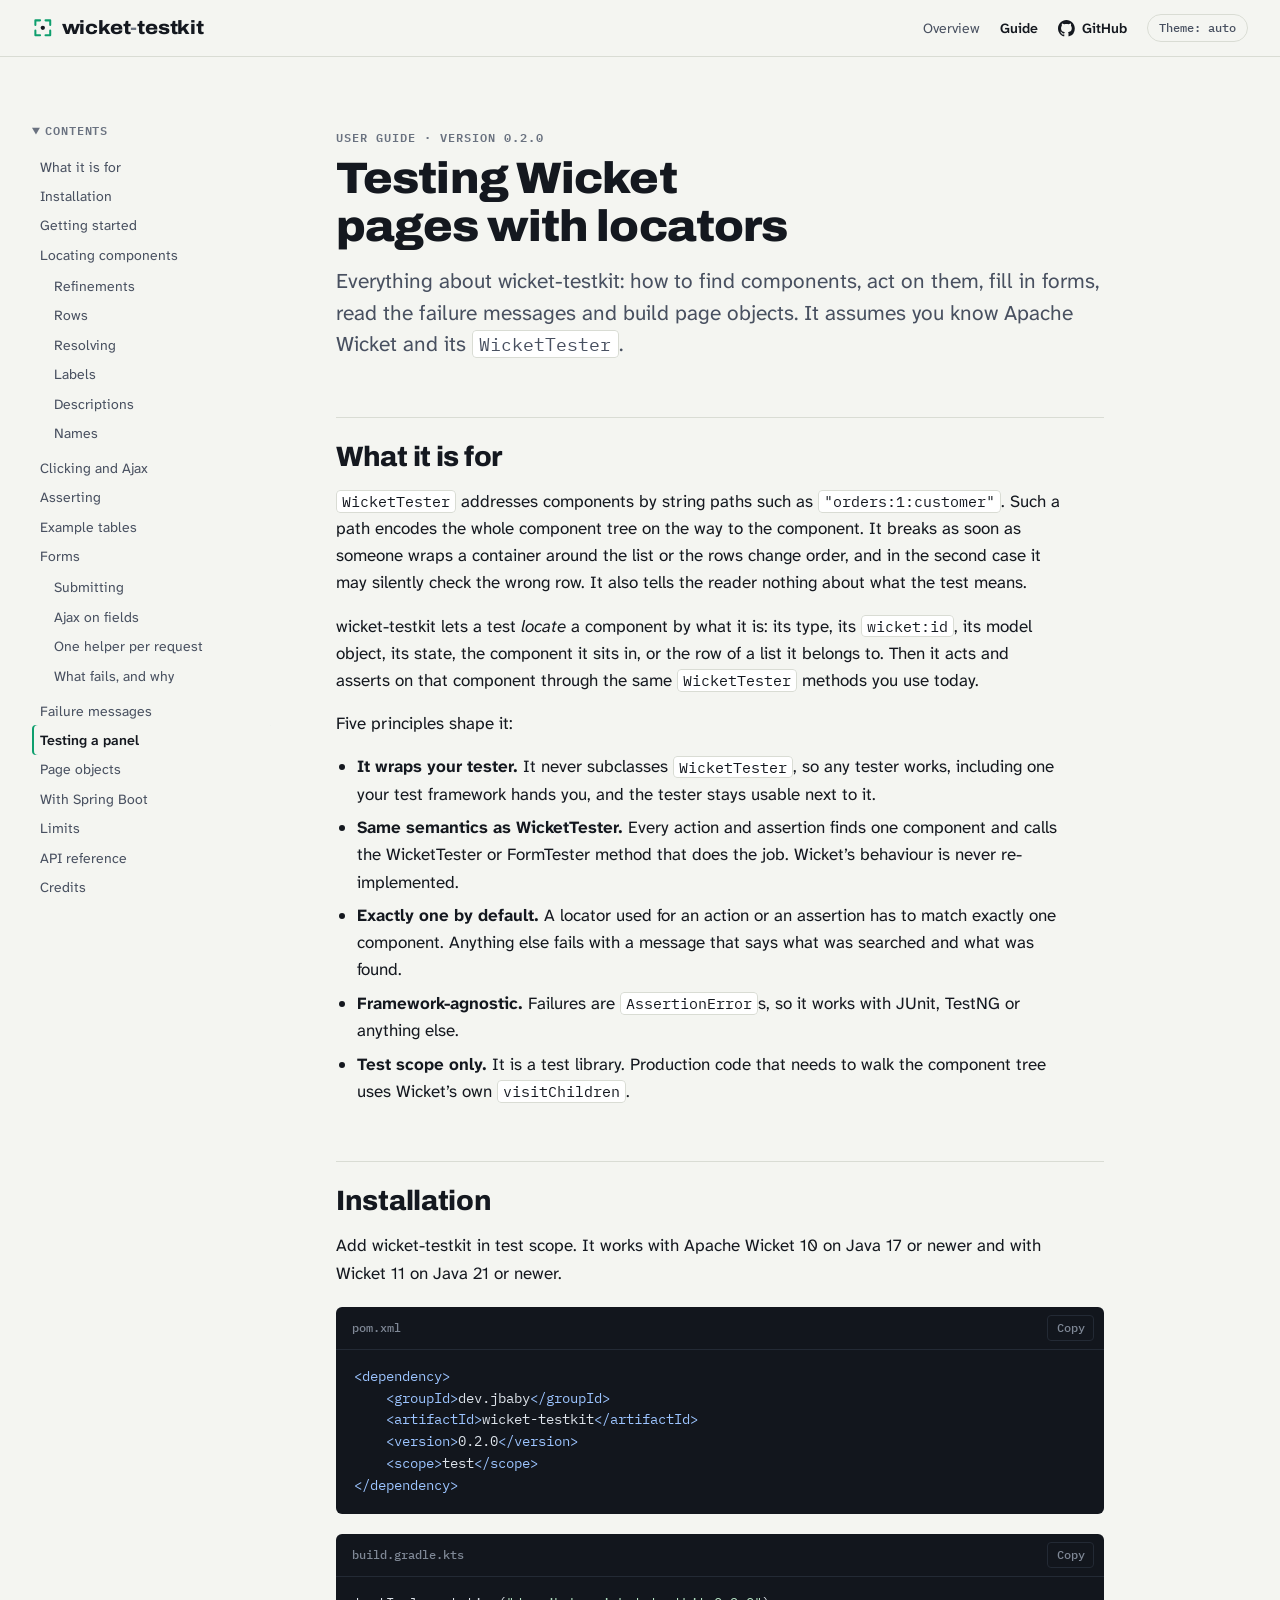
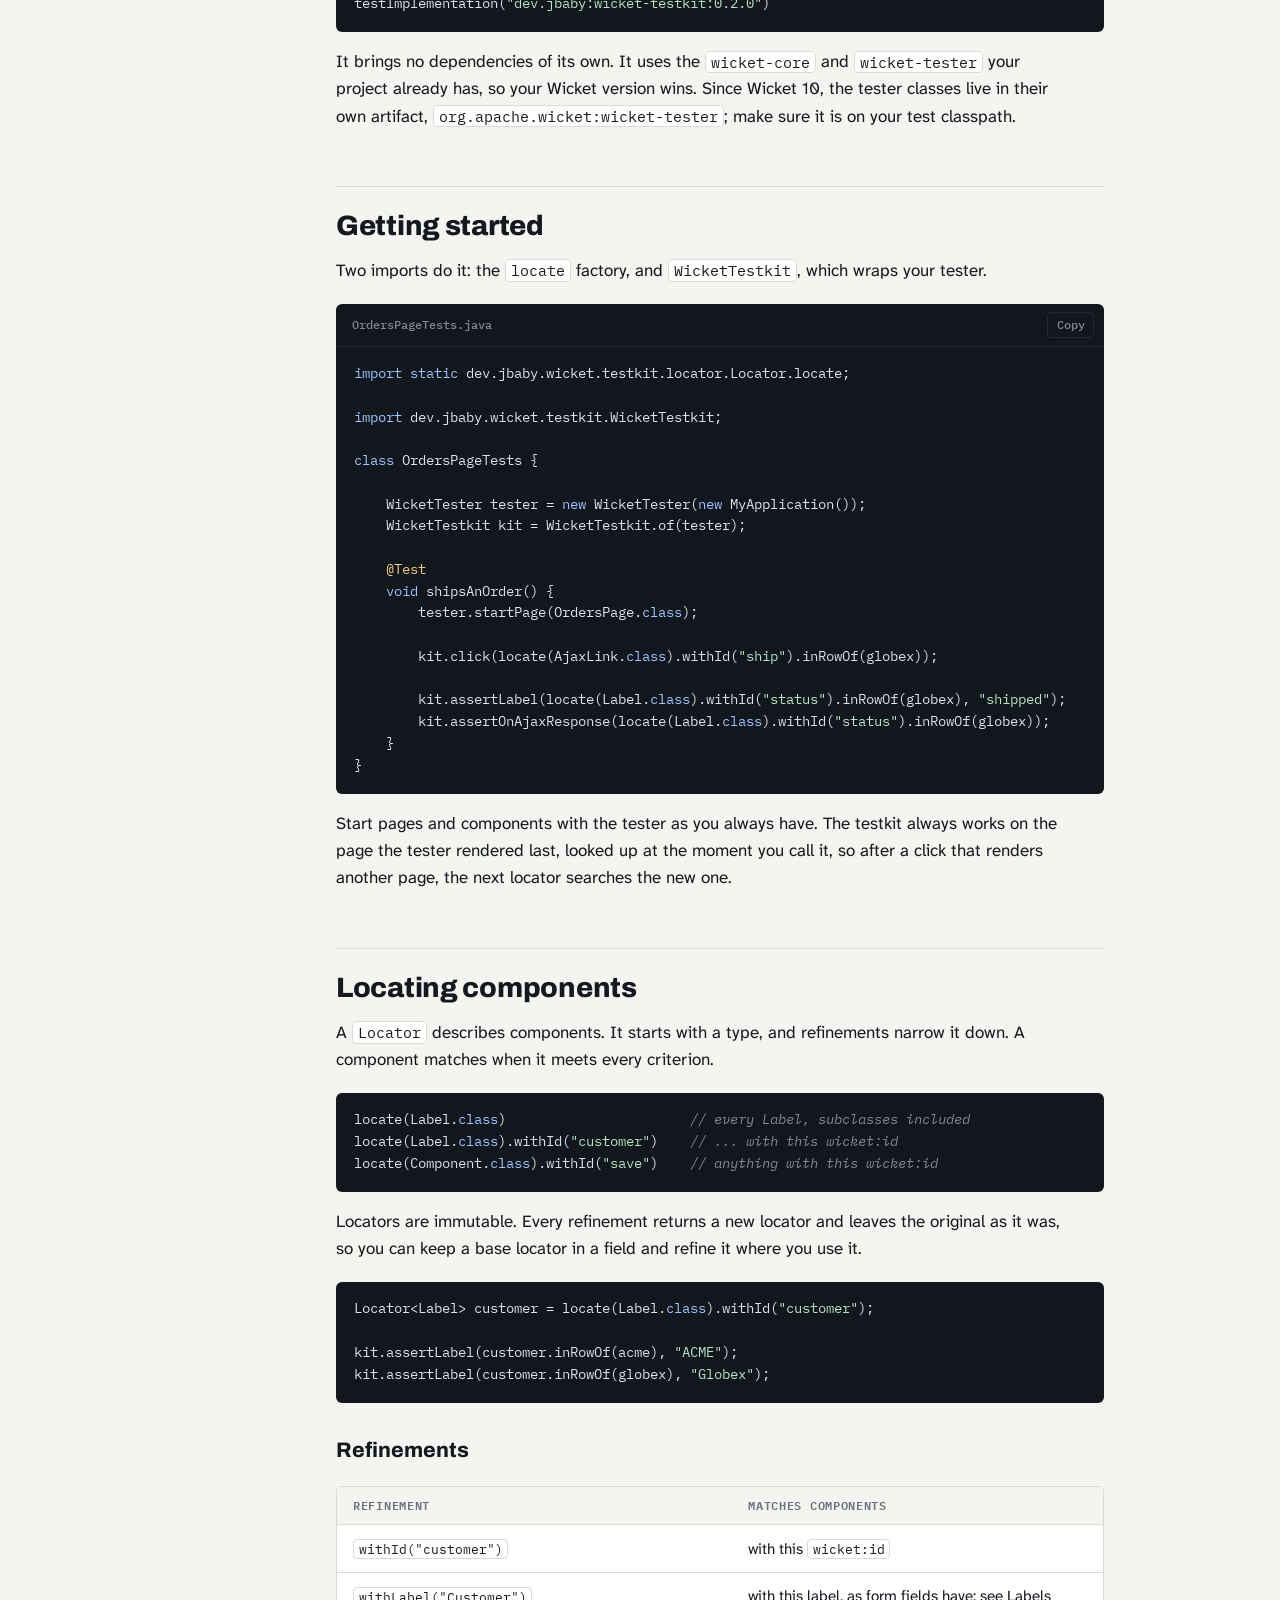
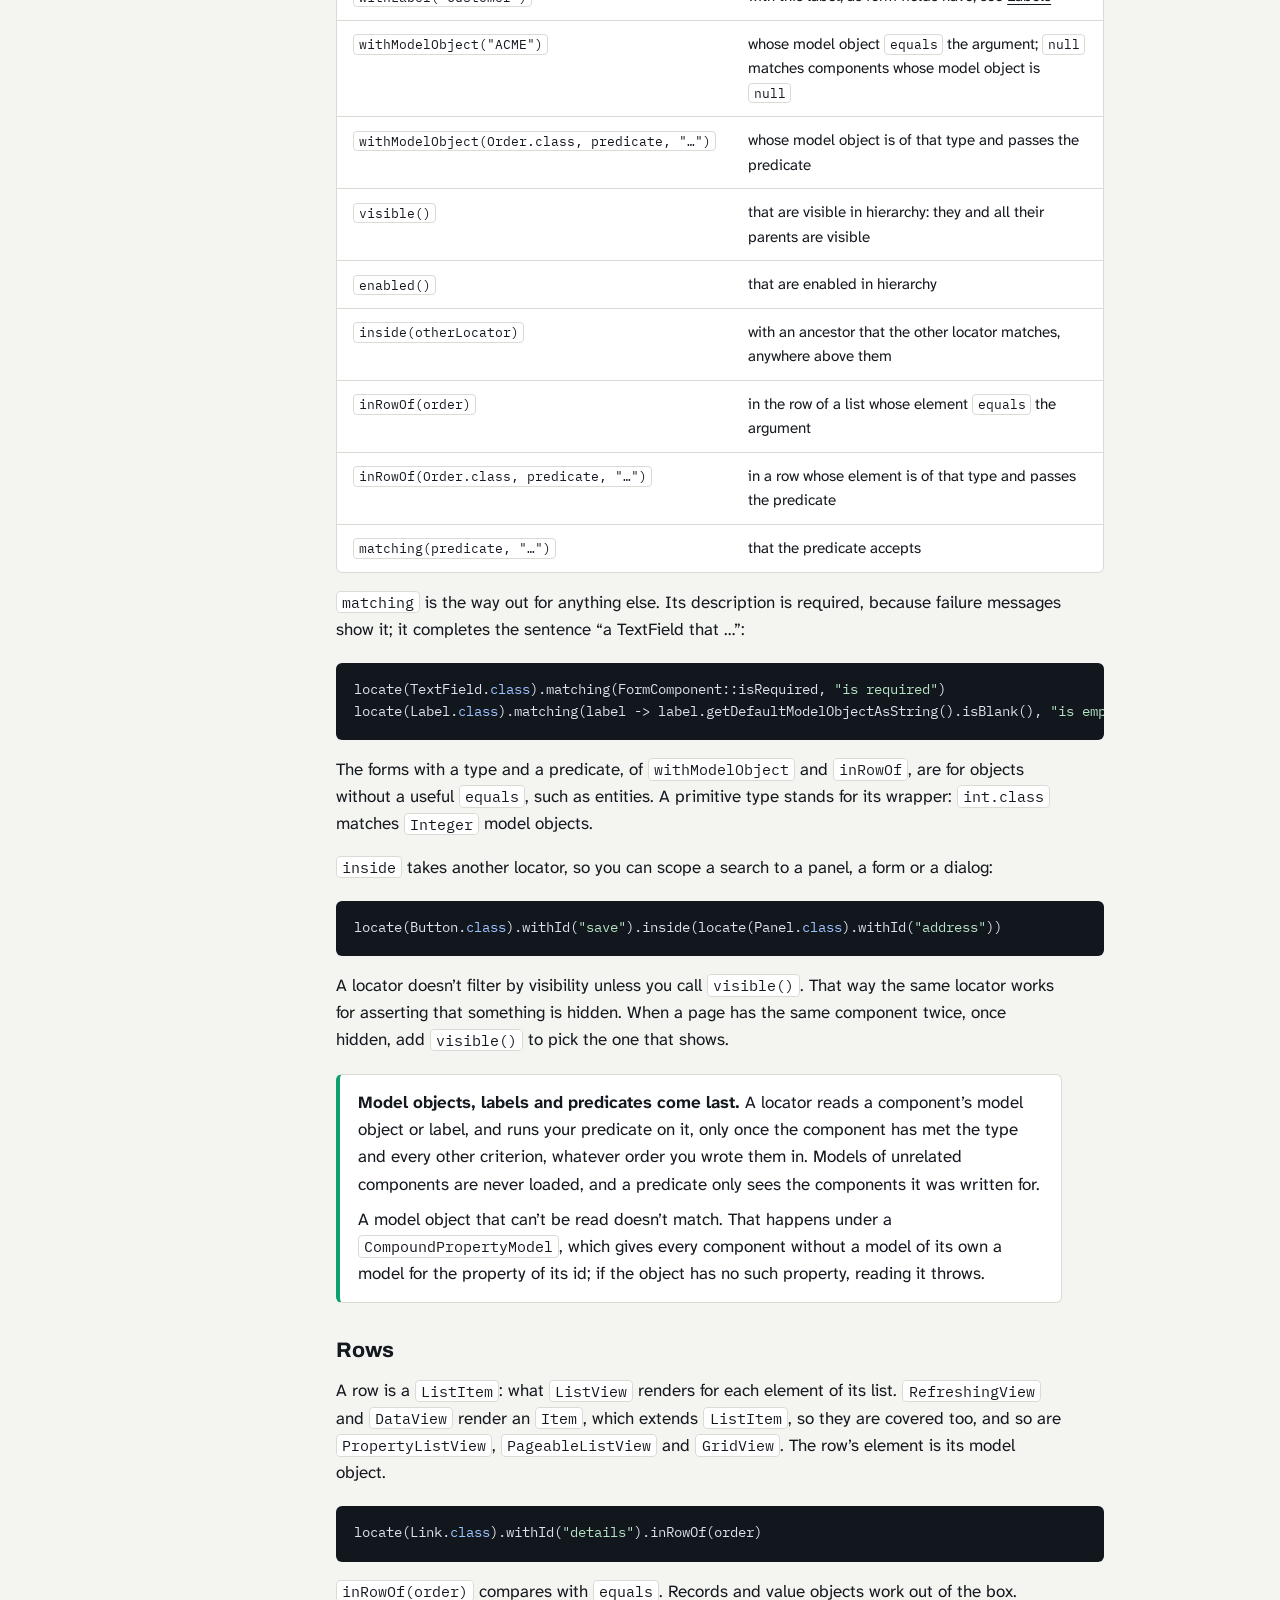
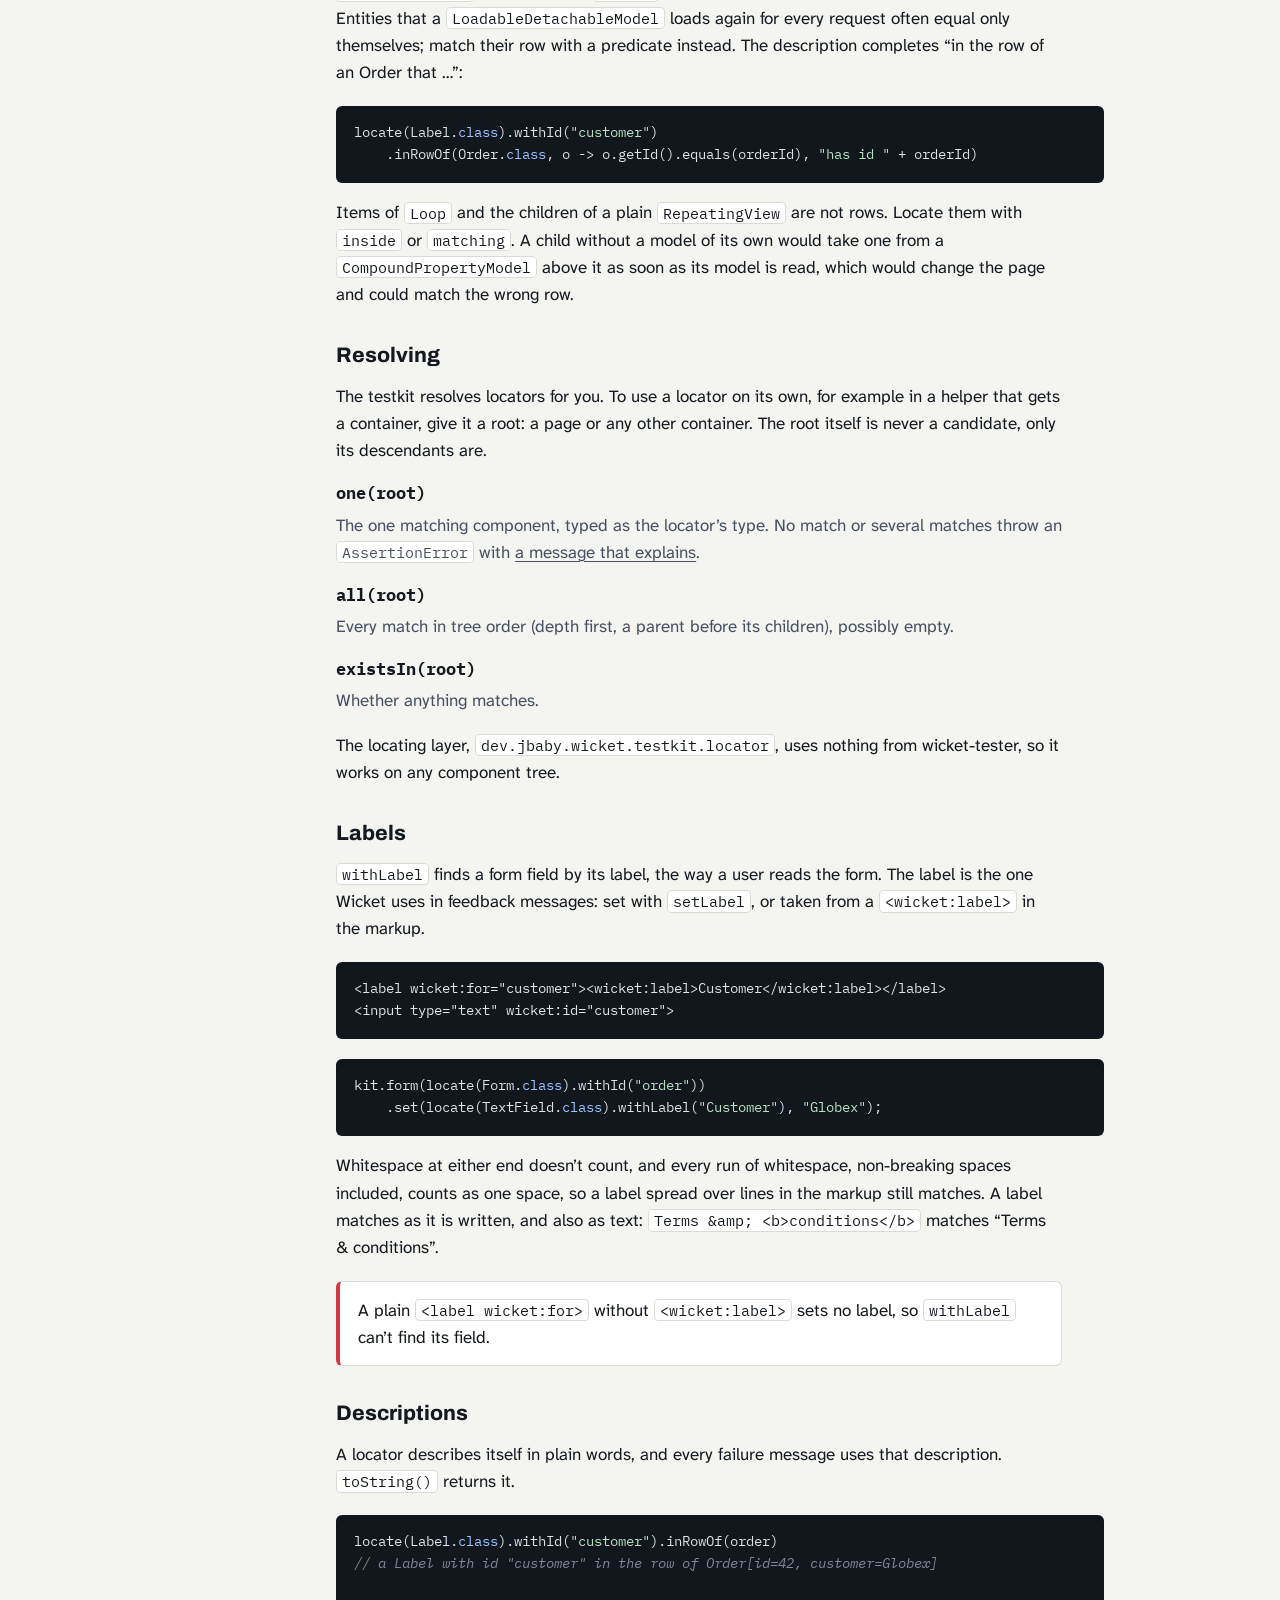
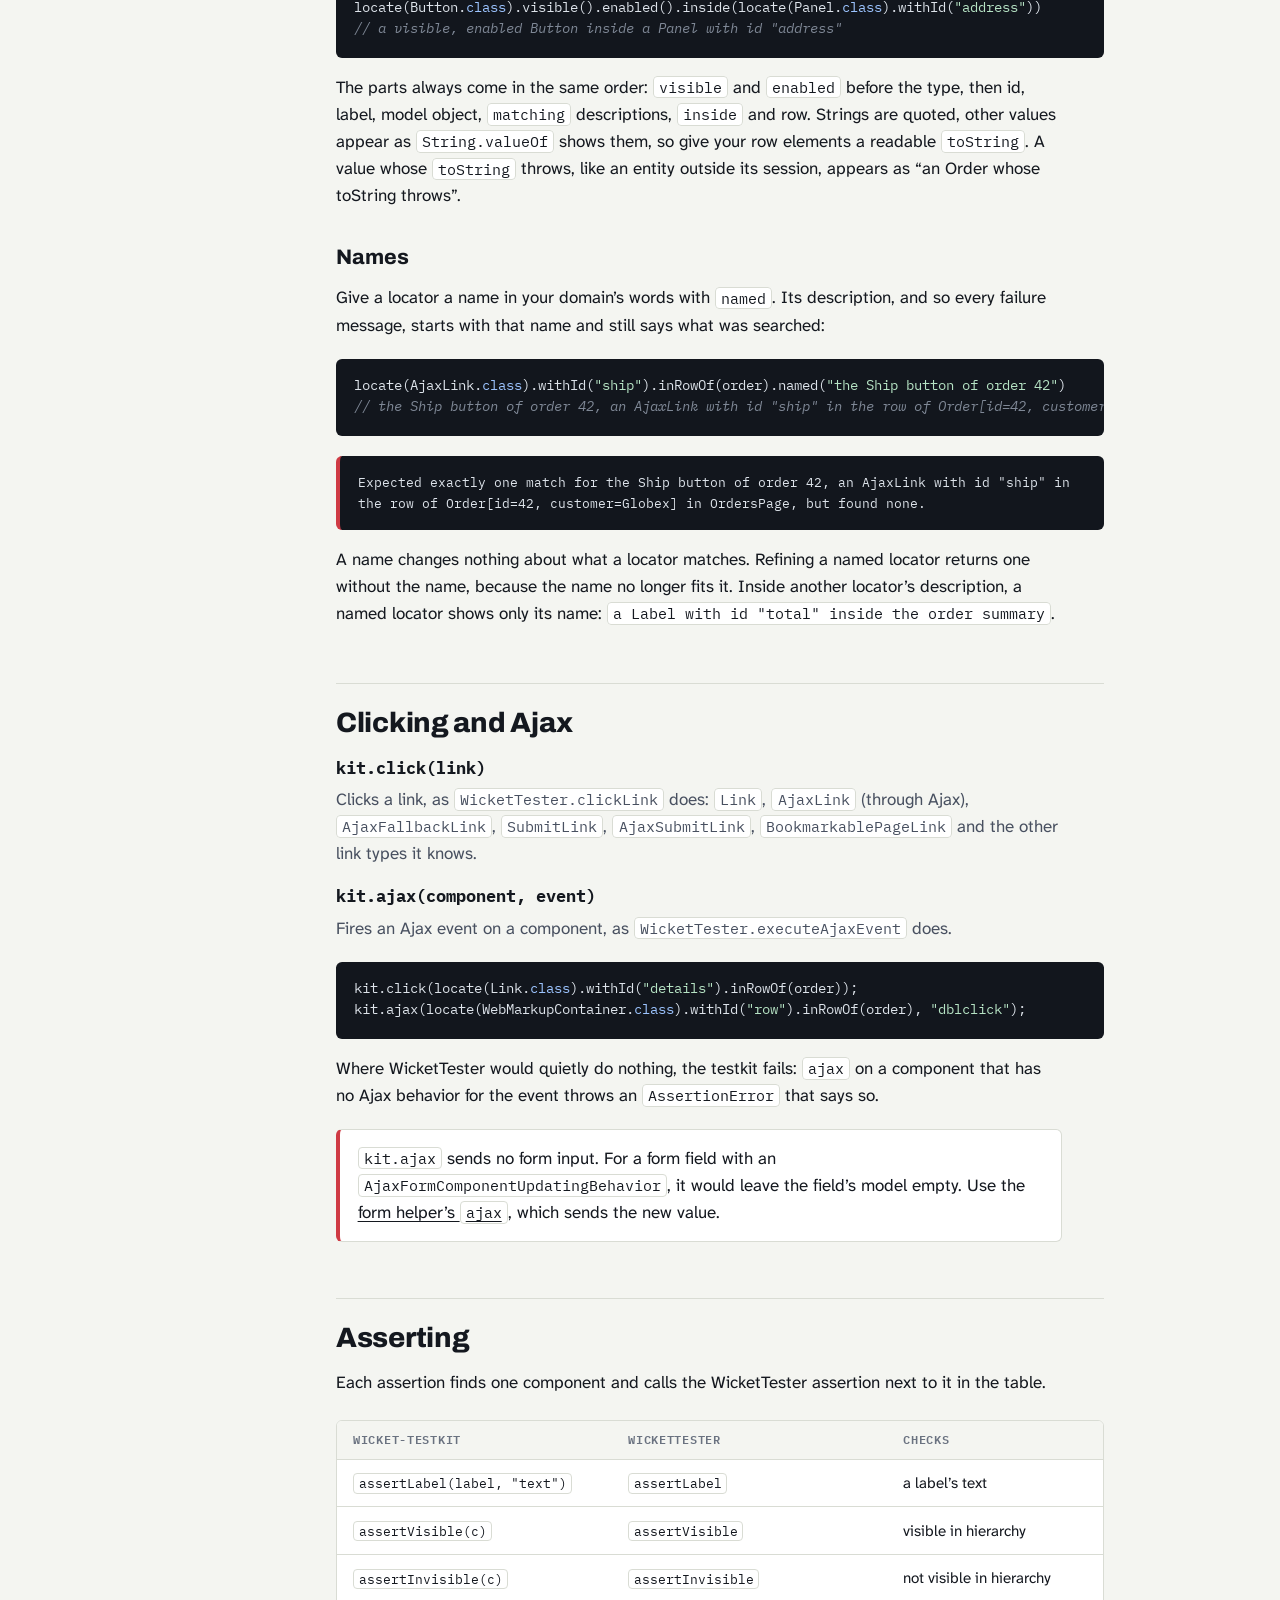
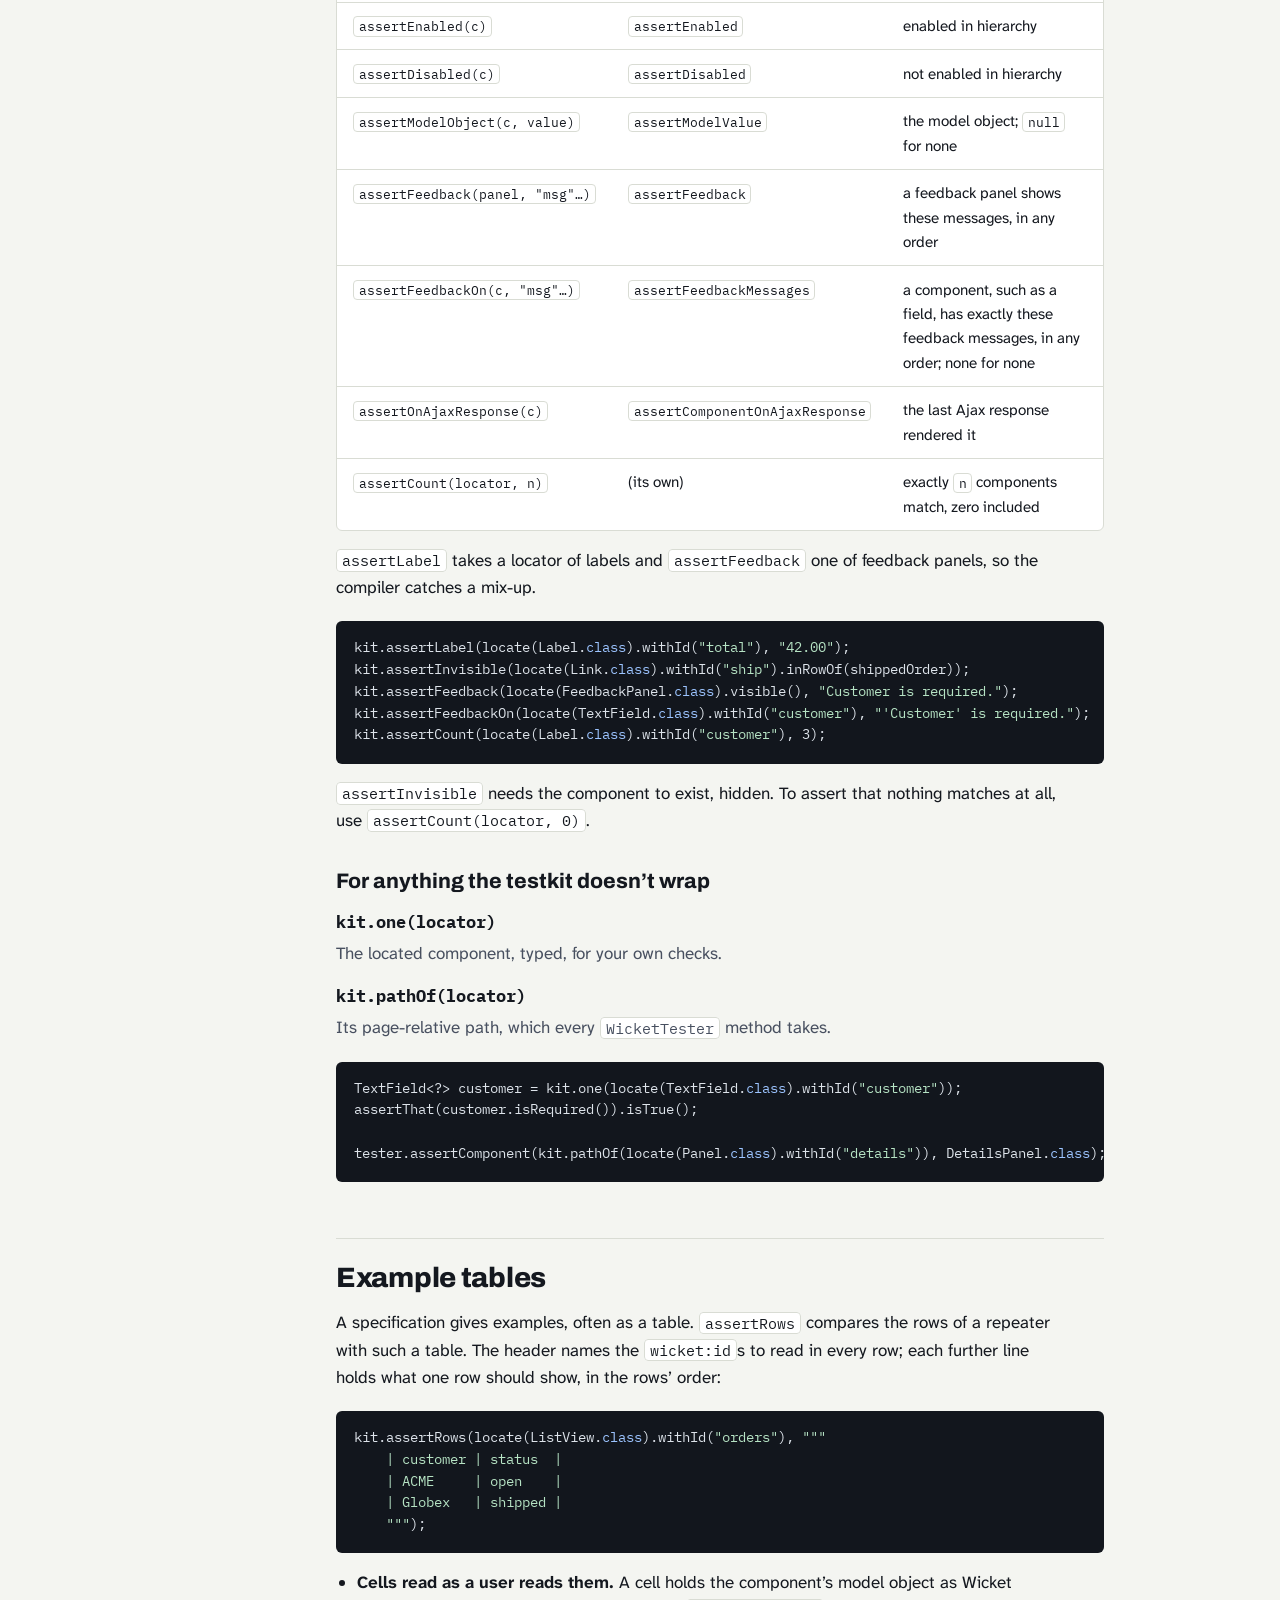
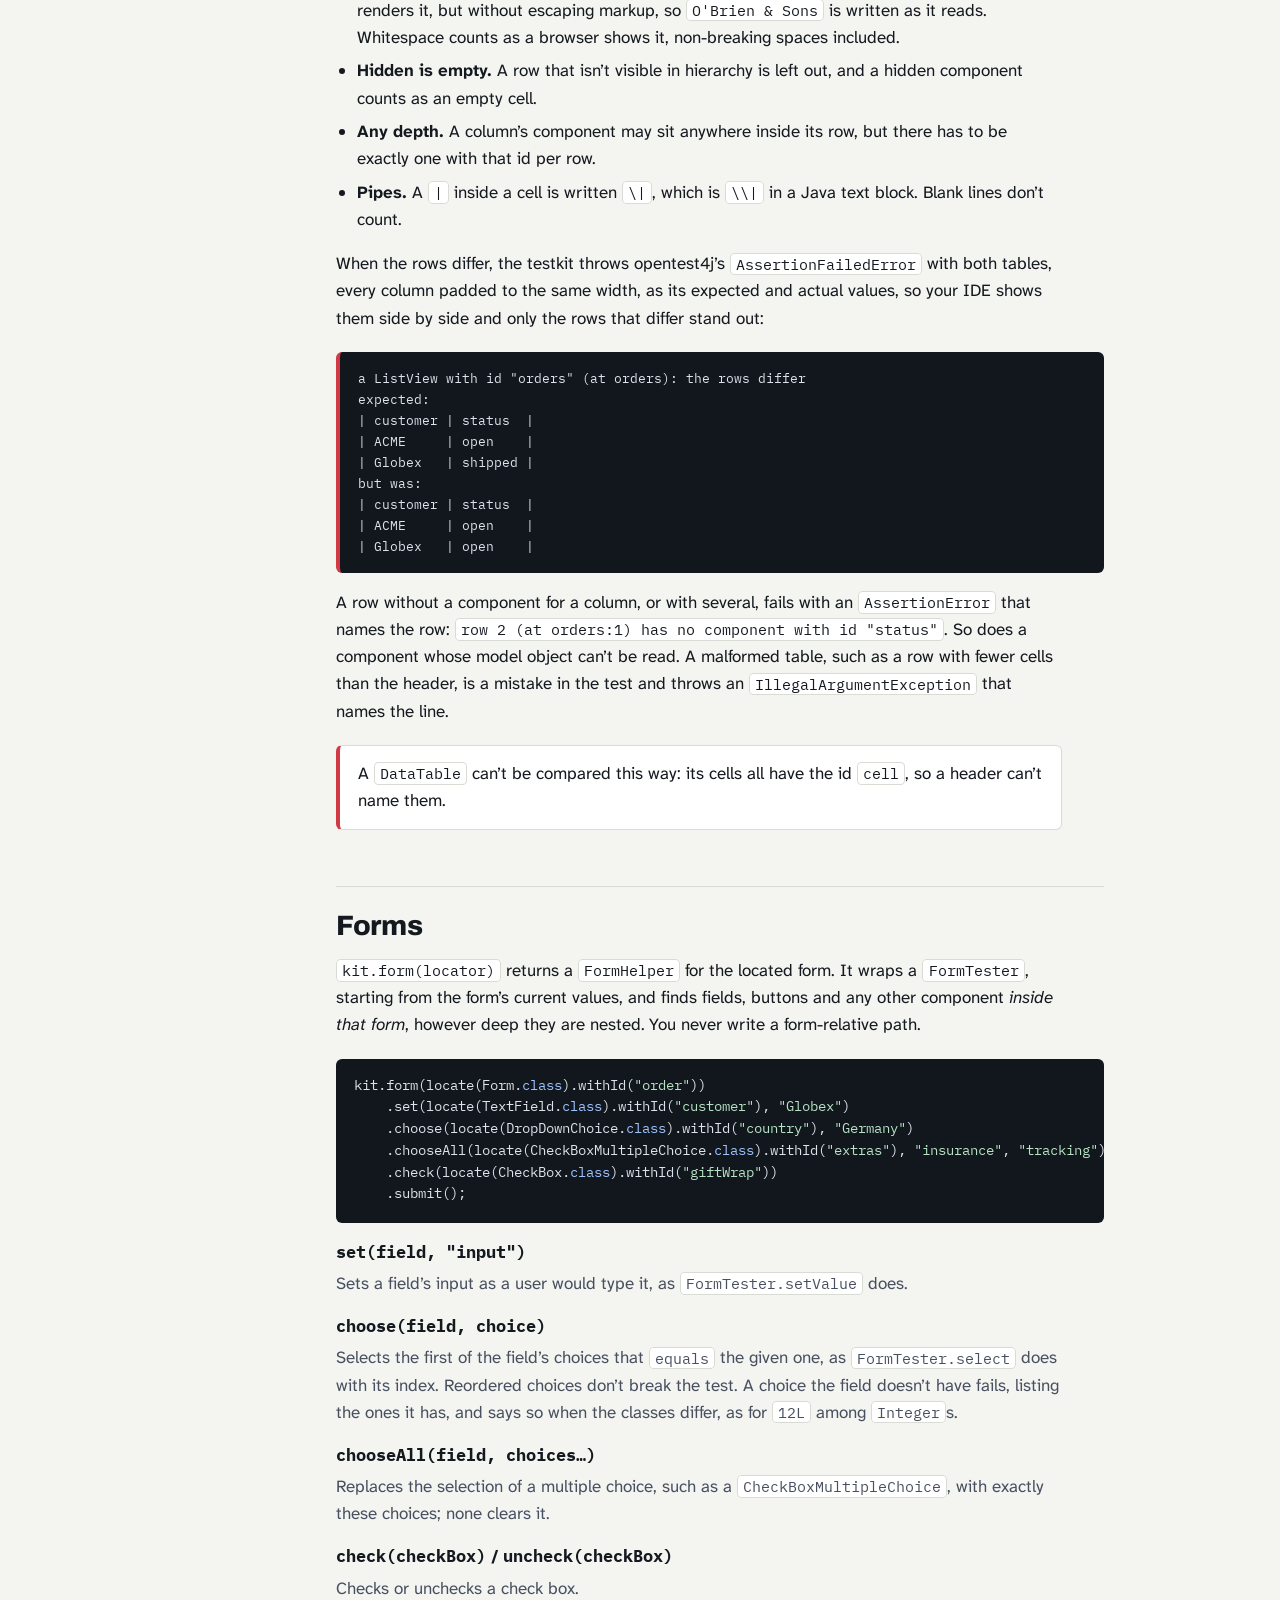
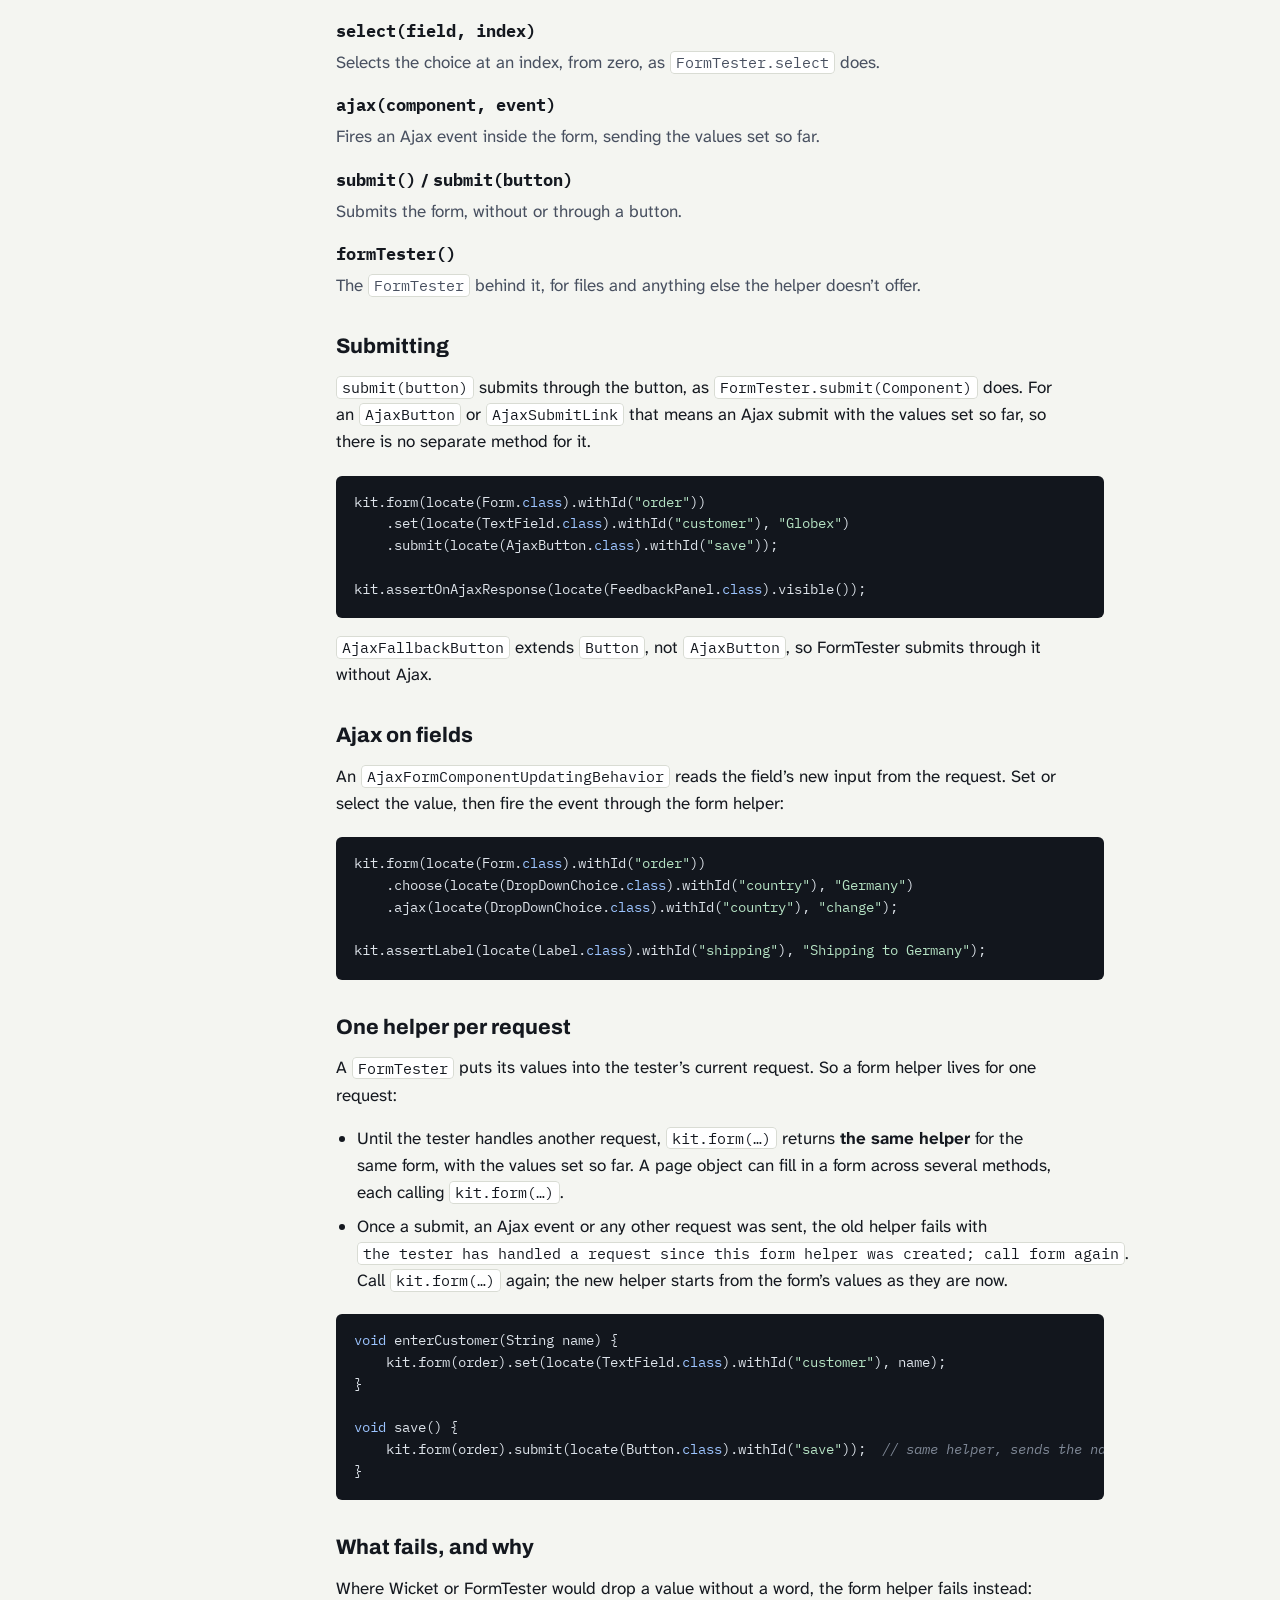
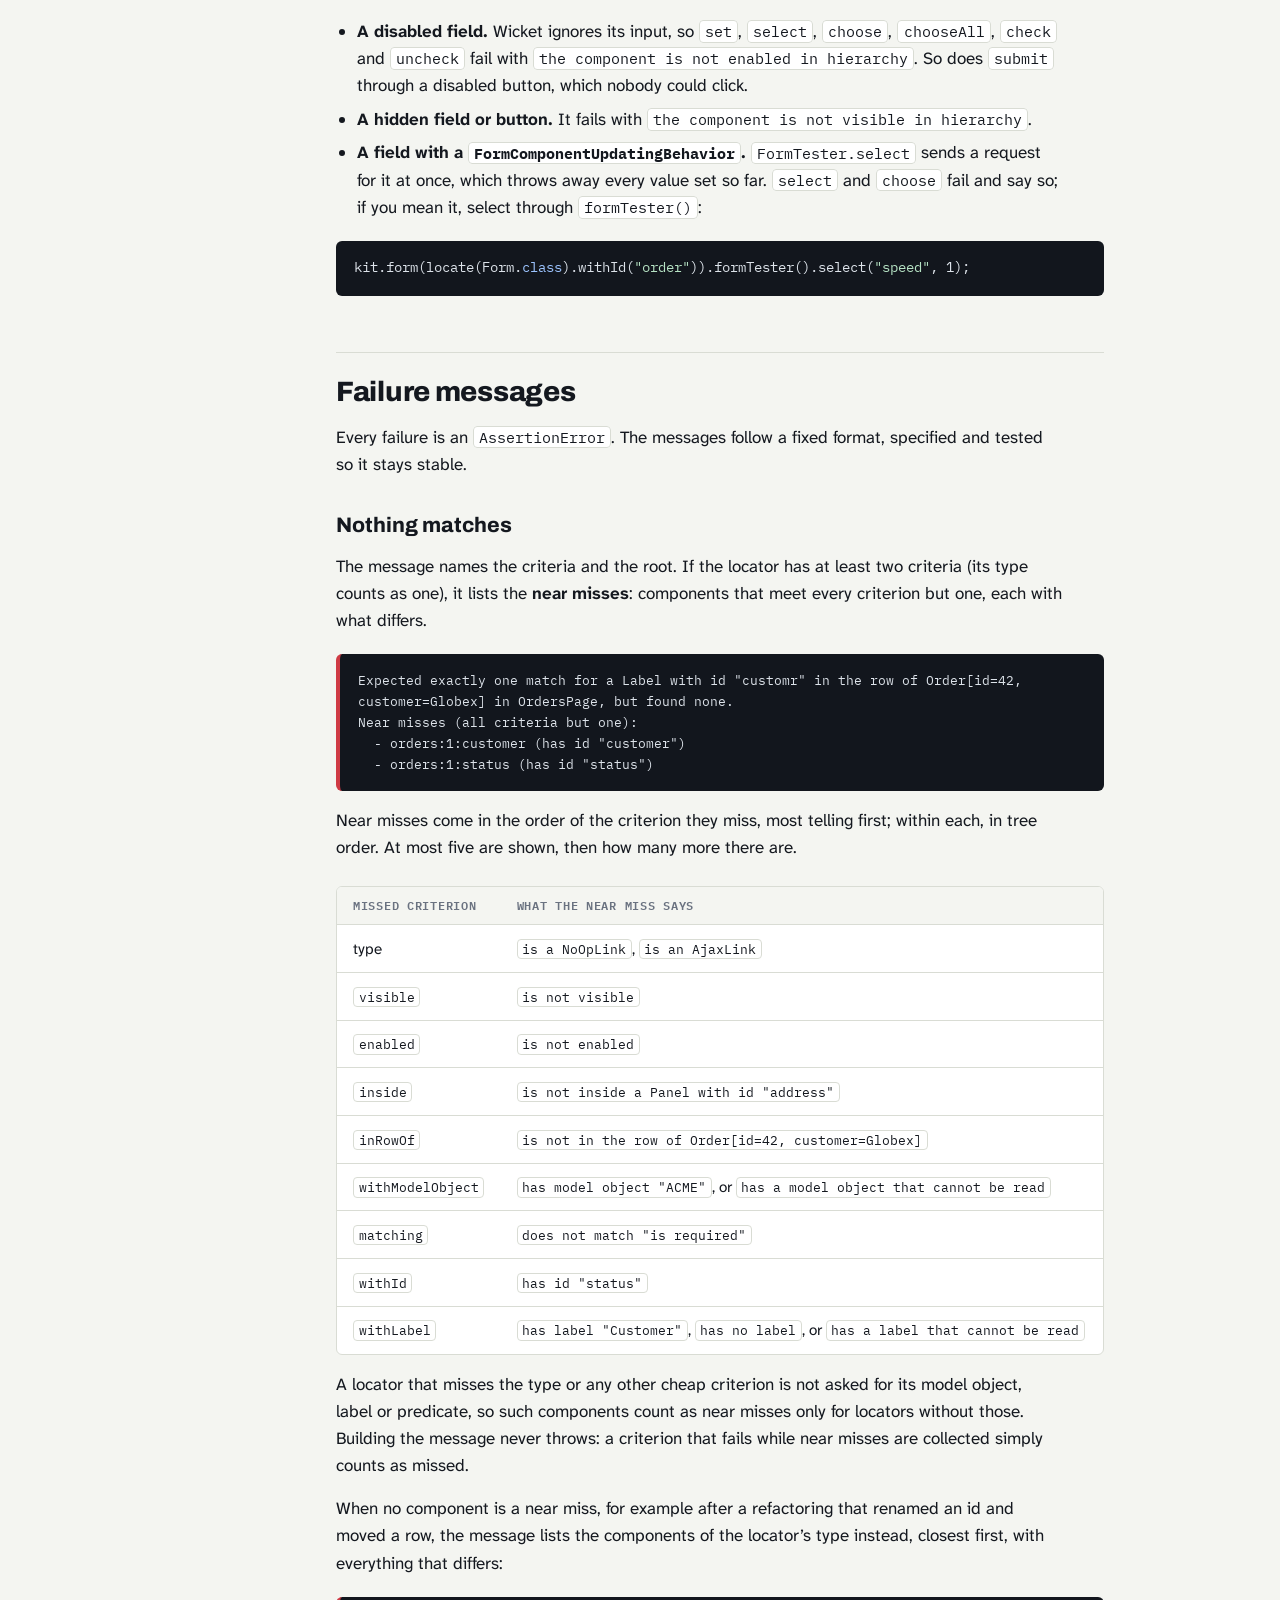
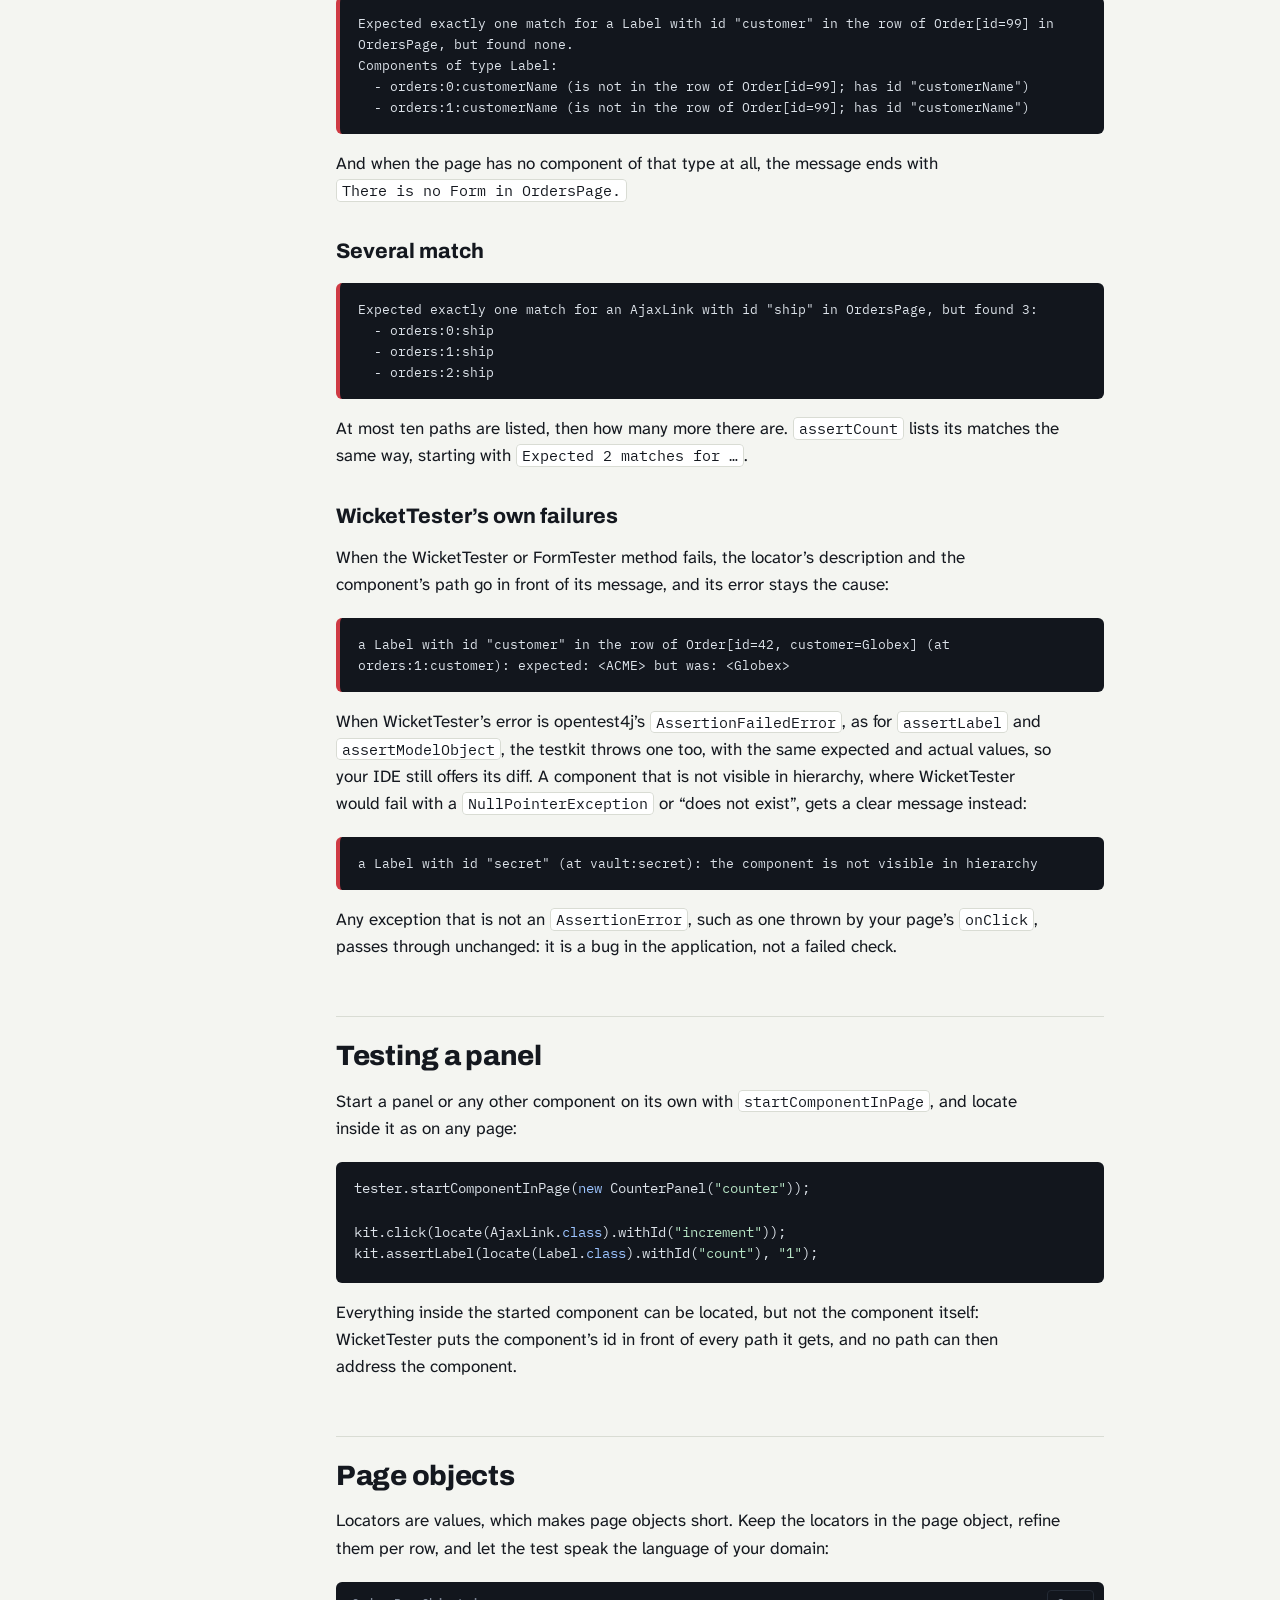
==== commit 394f1fd6: "Check the released jar on Wicket 11 and document Wicket 10 and 11 The jar, built for Wicket 10 and J" ====
--- a/site/guide.html
+++ b/site/guide.html
@@ -6,7 +6,7 @@
 <title>wicket-testkit User Guide</title>
 <meta name="description" content="How to locate Wicket components with wicket-testkit, act and assert through WicketTester, fill in forms, read failure messages and build page objects.">
 <meta property="og:title" content="wicket-testkit User Guide">
-<meta property="og:description" content="Everything about testing Apache Wicket 10 pages with locators instead of string paths.">
+<meta property="og:description" content="Everything about testing Apache Wicket 10 and 11 pages with locators instead of string paths.">
 <meta property="og:type" content="article">
 <link rel="icon" href="data:image/svg+xml,%3Csvg xmlns='http://www.w3.org/2000/svg' viewBox='0 0 32 32'%3E%3Crect width='32' height='32' rx='7' fill='%2314181F'/%3E%3Cpath d='M8 13V8h5M19 8h5v5M24 19v5h-5M13 24H8v-5' fill='none' stroke='%233DDC97' stroke-width='2.6' stroke-linecap='round' stroke-linejoin='round'/%3E%3Ccircle cx='16' cy='16' r='2.6' fill='%23E8ECF1'/%3E%3C/svg%3E">
 <script>try { var t = localStorage.getItem("wicket-testkit-theme"); if (t === "light" || t === "dark") document.documentElement.setAttribute("data-theme", t); } catch (e) {}</script>
@@ -152,7 +152,7 @@
     </ul>
 
     <h2 id="install">Installation<a class="anchor" href="#install" aria-label="Link to this section">#</a></h2>
-    <p>Add wicket-testkit in test scope. It needs Apache Wicket 10 and Java 17 or newer.</p>
+    <p>Add wicket-testkit in test scope. It works with Apache Wicket 10 on Java 17 or newer and with Wicket 11 on Java 21 or newer.</p>
     <div class="code">
       <div class="bar"><span class="name">pom.xml</span><button class="copy" type="button">Copy</button></div>
       <pre><code data-lang="xml">&lt;dependency&gt;
@@ -683,8 +683,8 @@
       <dt>Plain articles</dt>
       <dd>Descriptions put &#8220;an&#8221; before any vowel letter, so a <code>UserPanel</code> comes out as
         &#8220;an UserPanel&#8221;.</dd>
-      <dt>Wicket 10 only</dt>
-      <dd>Wicket 9 and older are not supported; Wicket 11 will follow.</dd>
+      <dt>Wicket 10 and 11</dt>
+      <dd>Wicket 9 and older are not supported.</dd>
     </dl>
 
     <h2 id="reference">API reference<a class="anchor" href="#reference" aria-label="Link to this section">#</a></h2>
@@ -768,7 +768,7 @@
   <div class="wrap">
     <div>
       <h2>wicket-testkit</h2>
-      <p>Test helpers for Apache Wicket 10. Apache License 2.0.</p>
+      <p>Test helpers for Apache Wicket 10 and 11. Apache License 2.0.</p>
     </div>
     <div>
       <h2>Read</h2>
